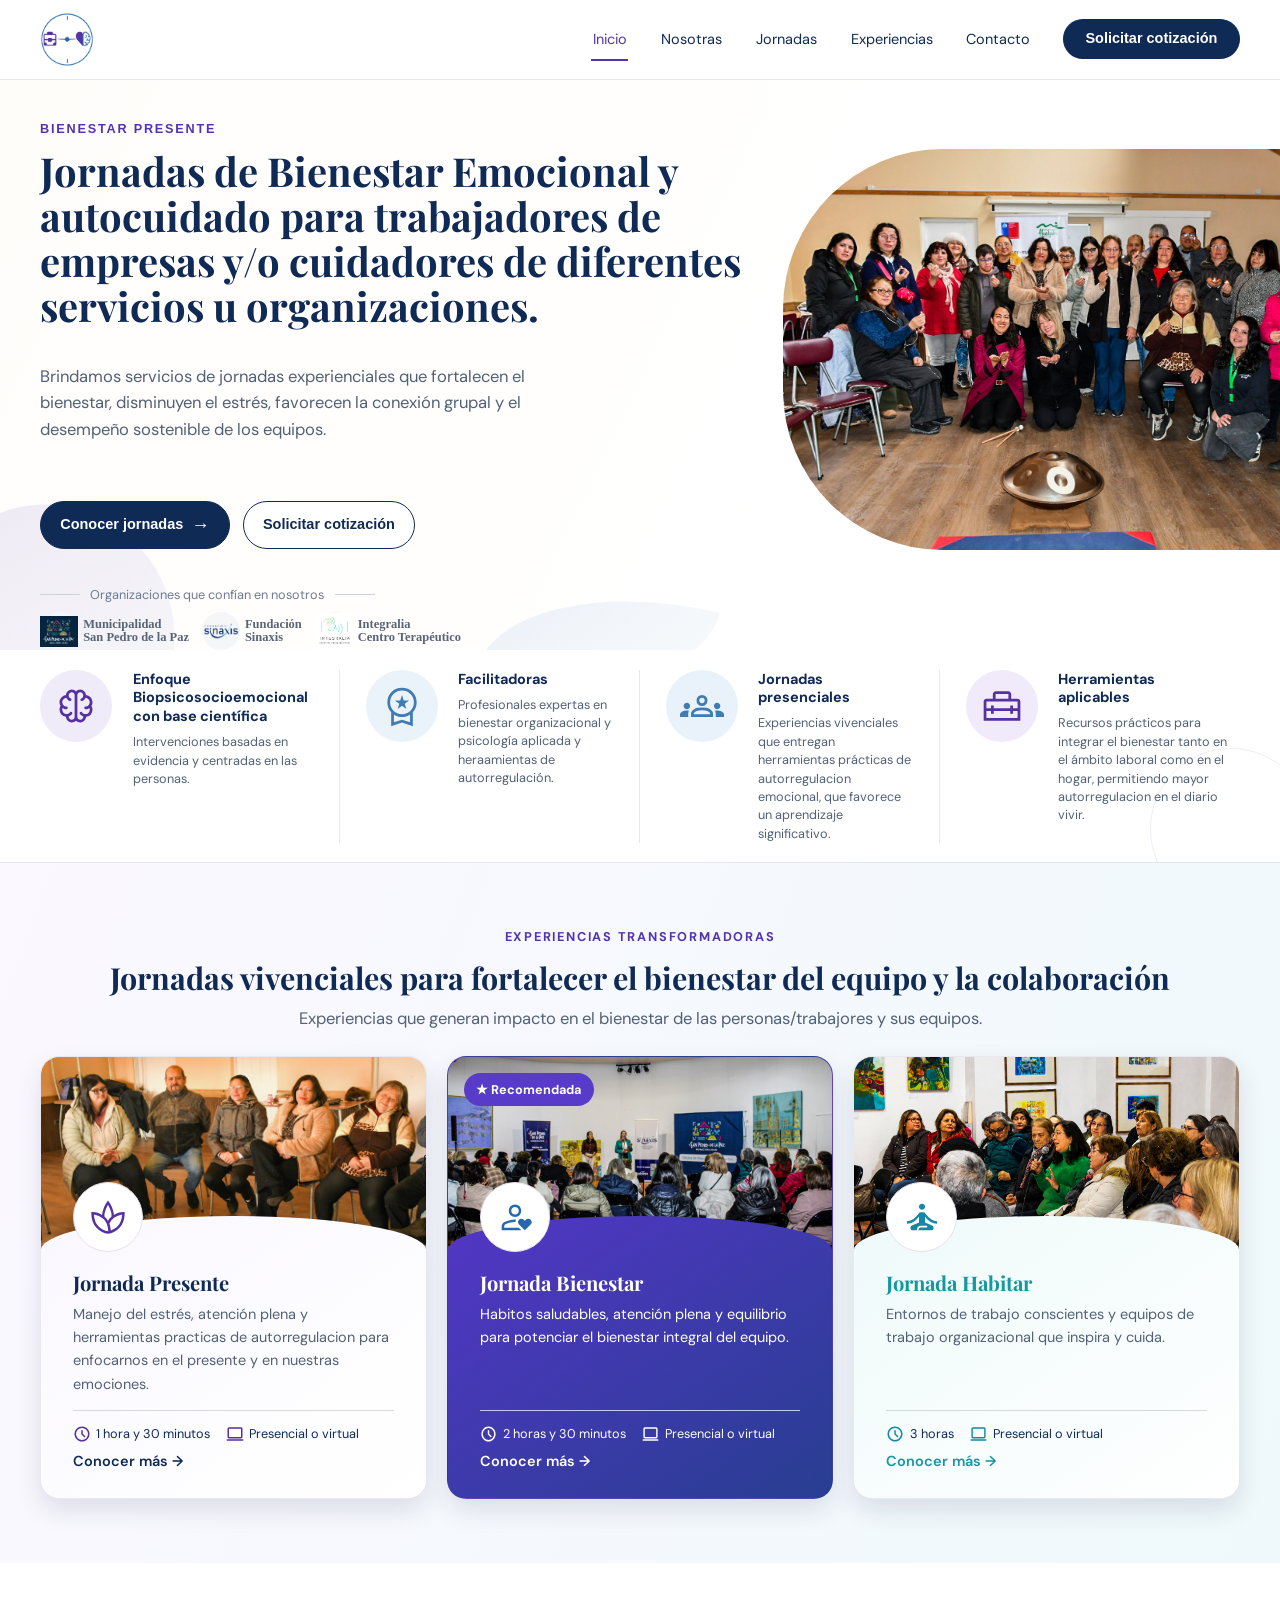
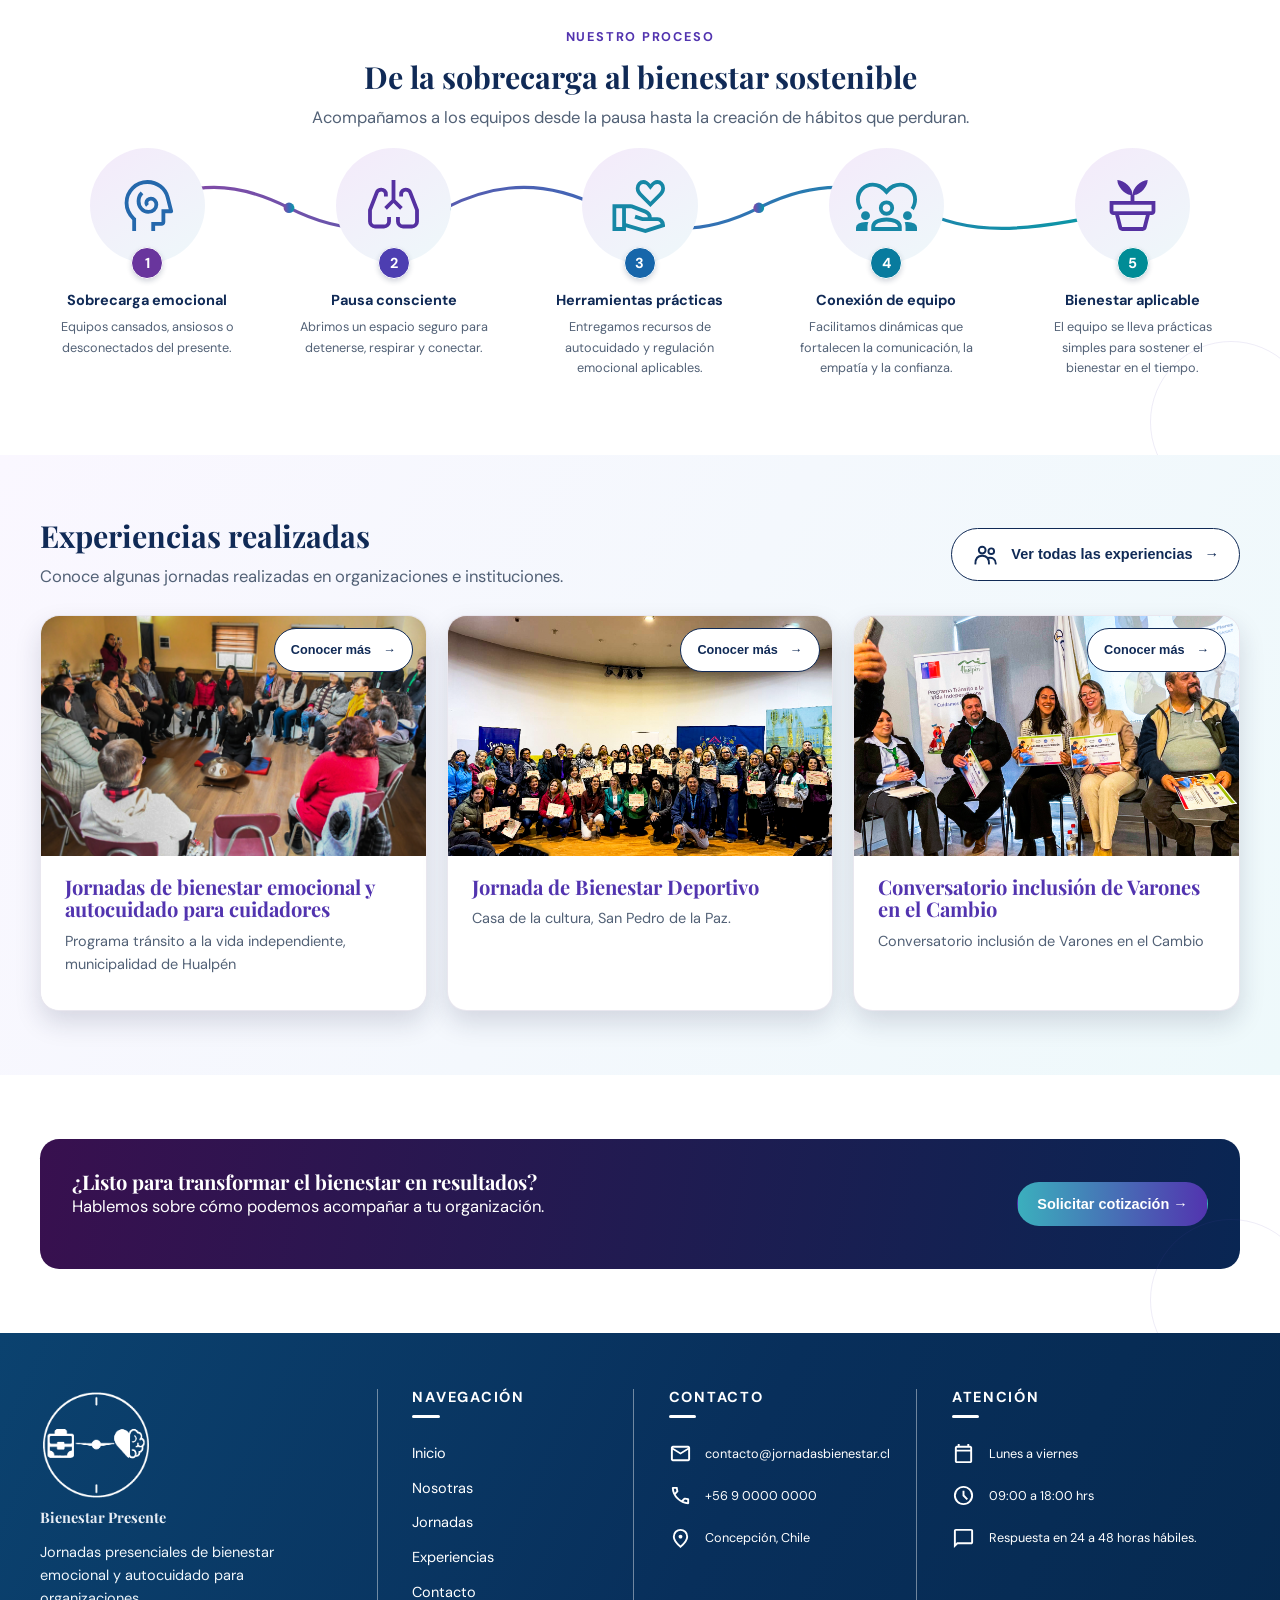
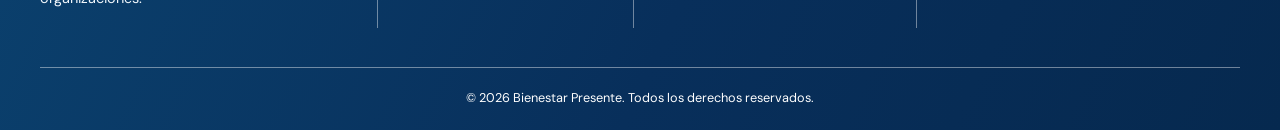
==== index.html @ de3413f1 "first commit" ====
<!doctype html>
<html lang="es">
  <head>
    <meta charset="utf-8" />
    <meta name="viewport" content="width=device-width,initial-scale=1" />
    <meta
      name="description"
      content="Bienestar emocional para equipos y organizaciones."
    />
    <title>Bienestar Presente</title>
    <link rel="stylesheet" href="assets/css/styles.css" />
  </head>
  <body data-page="inicio">
    <a class="skip" href="#contenido">Saltar al contenido</a>
    <header class="site-header">
      <div class="container nav-wrap">
        <a
          class="brand-logo"
          href="index.html"
          aria-label="Bienestar Presente, inicio"
        >
          <img src="imagenes/imagenes/Logo.png" alt="Bienestar Presente" />
        </a>
        <button
          class="nav-toggle"
          aria-expanded="false"
          aria-controls="main-nav"
          aria-label="Abrir menú"
        >
          ☰
        </button>
        <nav aria-label="Navegación principal">
          <ul class="nav-list" id="main-nav">
            <li>
              <a href="index.html" aria-current="page">Inicio</a>
            </li>
            <li>
              <a href="nosotras.html">Nosotras</a>
            </li>
            <li>
              <a href="jornadas.html">Jornadas</a>
            </li>
            <li>
              <a href="experiencias.html">Experiencias</a>
            </li>
            <li>
              <a href="contacto.html">Contacto</a>
            </li>
            <li>
              <a class="button" href="contacto.html">Solicitar cotización</a>
            </li>
          </ul>
        </nav>
      </div>
    </header>
    <main id="contenido">
      <section class="hero home-hero">
        <div class="hero-grid">
          <div class="hero-copy">
            <p class="hero-kicker">Bienestar Presente</p>
            <h1>
              Jornadas de Bienestar Emocional y autocuidado para trabajadores de
              empresas y/o cuidadores de diferentes servicios u organizaciones.
            </h1>
            <p>
              Brindamos servicios de jornadas experienciales que fortalecen el
              bienestar, disminuyen el estrés, favorecen la conexión grupal y el
              desempeño sostenible de los equipos.
            </p>
            <div class="hero-actions">
              <a class="button" href="jornadas.html">Conocer jornadas</a>
              <a class="button button--ghost" href="contacto.html"
                >Solicitar cotización</a
              >
            </div>

            <div class="trusted">
              <small>
                <span> </span>Organizaciones que confían en nosotros<span
                > </span>
              </small>
              <div>
                <span class="trusted-org">
                  <i class="org-logo">
                    <img
                      src="imagenes/imagenes/pagina inicio/logo-san-pedro.JPG"
                      class="logo-organizaciones"
                      alt="logo integralia"
                    />
                  </i>
                  <strong>Municipalidad<br />San Pedro de la Paz</strong>
                </span>
                <span class="trusted-org">
                  <i class="org-logo">
                    <img
                      src="imagenes/imagenes/pagina inicio/Logo-sinaxis.png"
                      class="logo-organizaciones"
                      alt="logo sinaxis"
                    />
                  </i>
                  <strong>Fundación <br />Sinaxis</strong>
                </span>
                <span class="trusted-org">
                  <i class="org-logo">
                    <img
                      src="imagenes/imagenes/pagina inicio/Logo-integralia.png"
                      class="logo-organizaciones"
                      alt="logo integralia"
                    />
                  </i>
                  <strong>Integralia<br />Centro Terapéutico</strong>
                </span>
              </div>
            </div>
          </div>
          <div class="hero-media">
            <img
              src="imagenes/imagenes/pagina inicio/INICIO Foto principal pagina .png"
              alt="Facilitadora guiando una jornada de bienestar"
            />
          </div>
        </div>
      </section>
      <section class="benefit-strip" aria-label="Características del servicio">
        <div class="container benefit-grid">
          <article>
            <span class="benefit-icon"
              ><img
                src="imagenes/iconos/pagina%20de%20inicio/neurology_48dp_5531A1_FILL0_wght400_GRAD0_opsz48.svg"
                alt=""
            /></span>
            <div>
              <strong
                >Enfoque Biopsicosocioemocional<br />con base científica</strong
              >
              <p>
                Intervenciones basadas en evidencia y centradas en las personas.
              </p>
            </div>
          </article>
          <article>
            <span class="benefit-icon"
              ><img
                src="imagenes/iconos/pagina%20de%20inicio/workspace_premium_48dp_407BB2_FILL0_wght400_GRAD0_opsz48.svg"
                alt=""
            /></span>
            <div>
              <strong>Facilitadoras</strong>
              <p>
                Profesionales expertas en bienestar organizacional y psicología
                aplicada y heraamientas de autorregulación.
              </p>
            </div>
          </article>
          <article>
            <span class="benefit-icon"
              ><img
                src="imagenes/iconos/pagina%20de%20inicio/groups_48dp_407BB2_FILL0_wght400_GRAD0_opsz48.svg"
                alt=""
            /></span>
            <div>
              <strong>Jornadas<br />presenciales</strong>
              <p>
                Experiencias vivenciales que entregan herramientas prácticas de
                autorregulacion emocional, que favorece un aprendizaje
                significativo.
              </p>
            </div>
          </article>
          <article>
            <span class="benefit-icon"
              ><img
                src="imagenes/iconos/pagina%20de%20inicio/home_repair_service_48dp_5531A1_FILL0_wght400_GRAD0_opsz48.svg"
                alt=""
            /></span>
            <div>
              <strong>Herramientas<br />aplicables</strong>
              <p>
                Recursos prácticos para integrar el bienestar tanto en el ámbito
                laboral como en el hogar, permitiendo mayor autorregulacion en
                el diario vivir.
              </p>
            </div>
          </article>
        </div>
      </section>
      <section class="section section--soft journey-programs">
        <div class="container center">
          <p class="eyebrow">Experiencias transformadoras</p>
          <h2>
            Jornadas vivenciales para fortalecer el bienestar del equipo y la
            colaboración
          </h2>
          <p class="lead">
            Experiencias que generan impacto en el bienestar de las
            personas/trabajores y sus equipos.
          </p>
          <div class="grid grid-3">
            <article class="card program-card journey-program-1">
              <img
                src="imagenes/imagenes/pagina jornadas/jornada presente.png"
                alt="Grupo participando de Jornada Presente"
              />
              <div class="content">
                <div class="card-icon journey-program-icon">
                  <img
                    src="imagenes/iconos/pagina de inicio/spa_48dp_5531A1_FILL0_wght400_GRAD0_opsz48.svg"
                    alt=""
                  />
                </div>
                <h3>Jornada Presente</h3>
                <p>
                  Manejo del estrés, atención plena y herramientas practicas de
                  autorregulacion para enfocarnos en el presente y en nuestras
                  emociones.
                </p>
                <div class="program-meta journey-program-meta">
                  <span
                    ><img
                      src="imagenes/iconos/pagina%20de%20inicio/schedule_24dp_5531A1_FILL0_wght400_GRAD0_opsz24.svg"
                      alt=""
                    />1 hora y 30 minutos</span
                  >
                  <span
                    ><img
                      src="imagenes/iconos/pagina%20de%20inicio/computer_24dp_5531A1_FILL0_wght400_GRAD0_opsz24.svg"
                      alt=""
                    />Presencial o virtual</span
                  >
                </div>
                <a href="jornadas.html">Conocer más →</a>
              </div>
            </article>
            <article class="card program-card featured journey-program-2">
              <span class="recommended">★ Recomendada</span>
              <img
                src="imagenes/imagenes/pagina jornadas/jornada bienestar.png"
                alt="Equipo en Jornada Bienestar"
              />
              <div class="content">
                <div class="card-icon journey-program-icon">
                  <img
                    src="imagenes/iconos/pagina%20de%20inicio/person_heart_48dp_2568AC_FILL0_wght400_GRAD0_opsz48.svg"
                    alt=""
                  />
                </div>
                <h3>Jornada Bienestar</h3>
                <p>
                  Habitos saludables, atención plena y equilibrio para potenciar
                  el bienestar integral del equipo.
                </p>
                <div class="program-meta journey-program-meta">
                  <span
                    ><img
                      src="imagenes/iconos/pagina%20de%20inicio/schedule_24dp_FFFFFF_FILL0_wght400_GRAD0_opsz24.svg"
                      alt=""
                    />2 horas y 30 minutos</span
                  >
                  <span
                    ><img
                      src="imagenes/iconos/pagina%20de%20inicio/computer_24dp_2568AC_FILL0_wght400_GRAD0_opsz24.svg"
                      alt=""
                    />Presencial o virtual</span
                  >
                </div>
                <a href="jornadas.html">Conocer más →</a>
              </div>
            </article>
            <article class="card program-card journey-program-3">
              <img
                src="imagenes/imagenes/pagina jornadas/jornada habitar.png"
                alt="Equipo dialogando en Jornada Habitar"
              />
              <div class="content">
                <div class="card-icon journey-program-icon">
                  <img
                    src="imagenes/iconos/pagina de inicio/self_improvement_48dp_1687A5_FILL0_wght400_GRAD0_opsz48.svg"
                    alt=""
                  />
                </div>
                <h3>Jornada Habitar</h3>
                <p>
                  Entornos de trabajo conscientes y equipos de trabajo
                  organizacional que inspira y cuida.
                </p>
                <div class="program-meta journey-program-meta">
                  <span
                    ><img
                      src="imagenes/iconos/pagina%20de%20inicio/schedule_24dp_1687A5_FILL0_wght400_GRAD0_opsz24.svg"
                      alt=""
                    />3 horas</span
                  >
                  <span
                    ><img
                      src="imagenes/iconos/pagina%20de%20inicio/computer_24dp_1687A5_FILL0_wght400_GRAD0_opsz24.svg"
                      alt=""
                    />Presencial o virtual</span
                  >
                </div>
                <a href="jornadas.html">Conocer más →</a>
              </div>
            </article>
          </div>
        </div>
      </section>
      <section class="section">
        <div class="container center">
          <p class="eyebrow">Nuestro proceso</p>
          <h2>De la sobrecarga al bienestar sostenible</h2>
          <p class="lead">
            Acompañamos a los equipos desde la pausa hasta la creación de
            hábitos que perduran.
          </p>
          <div class="steps">
            <svg
              class="process-connector"
              viewBox="0 0 1000 70"
              preserveAspectRatio="none"
              aria-hidden="true"
            >
              <defs>
                <linearGradient id="process-gradient" x1="0" x2="1">
                  <stop offset="0" stop-color="#8847a4"></stop>
                  <stop offset=".48" stop-color="#3c68b7"></stop>
                  <stop offset="1" stop-color="#079ba4"></stop>
                </linearGradient>
              </defs>
              <path
                d="M40 36 C85 10 125 10 175 36 S270 62 320 36 S415 10 465 36 S560 62 610 36 S705 10 755 36 S850 62 960 36"
                fill="none"
                stroke="url(#process-gradient)"
                stroke-width="3"
              ></path>
              <g fill="url(#process-gradient)">
                <circle cx="175" cy="36" r="5"></circle>
                <circle cx="320" cy="36" r="5"></circle>
                <circle cx="465" cy="36" r="5"></circle>
                <circle cx="610" cy="36" r="5"></circle>
                <circle cx="755" cy="36" r="5"></circle>
              </g>
            </svg>
            <div class="step">
              <b
                ><img
                  src="imagenes/iconos/pagina%20de%20inicio/cognition_48dp_2568AC_FILL0_wght400_GRAD0_opsz48.svg"
                  alt=""
                /><span>1</span></b
              >
              <h3>Sobrecarga emocional</h3>
              <p>Equipos cansados, ansiosos o desconectados del presente.</p>
            </div>
            <div class="step">
              <b
                ><img
                  src="imagenes/iconos/pagina%20de%20inicio/pulmonology_48dp_5531A1_FILL0_wght400_GRAD0_opsz48.svg"
                  alt=""
                /><span>2</span></b
              >
              <h3>Pausa consciente</h3>
              <p>
                Abrimos un espacio seguro para detenerse, respirar y conectar.
              </p>
            </div>
            <div class="step">
              <b
                ><img
                  src="imagenes/iconos/pagina%20de%20inicio/volunteer_activism_48dp_1687A5_FILL0_wght400_GRAD0_opsz48.svg"
                  alt=""
                /><span>3</span></b
              >
              <h3>Herramientas prácticas</h3>
              <p>
                Entregamos recursos de autocuidado y regulación emocional
                aplicables.
              </p>
            </div>
            <div class="step">
              <b
                ><img
                  src="imagenes/iconos/pagina%20de%20inicio/diversity_1_48dp_1687A5_FILL0_wght400_GRAD0_opsz48.svg"
                  alt=""
                /><span>4</span></b
              >
              <h3>Conexión de equipo</h3>
              <p>
                Facilitamos dinámicas que fortalecen la comunicación, la empatía
                y la confianza.
              </p>
            </div>
            <div class="step">
              <b
                ><img
                  src="imagenes/iconos/pagina de inicio/potted_plant_48dp_5531A1_FILL0_wght400_GRAD0_opsz48.svg"
                  alt=""
                /><span>5</span></b
              >
              <h3>Bienestar aplicable</h3>
              <p>
                El equipo se lleva prácticas simples para sostener el bienestar
                en el tiempo.
              </p>
            </div>
          </div>
        </div>
      </section>
      <section class="section section--soft">
        <div class="container">
          <div class="center experience-heading">
            <h2>Experiencias realizadas</h2>
            <p class="lead">
              Conoce algunas jornadas realizadas en organizaciones e
              instituciones.
            </p>
            <a
              class="button button--secondary all-experiences"
              href="experiencias.html"
            >
              <svg
                class="line-icon"
                viewBox="0 0 24 24"
                aria-hidden="true"
                fill="none"
                stroke="currentColor"
                stroke-width="1.7"
                stroke-linecap="round"
                stroke-linejoin="round"
              >
                <circle cx="9" cy="8" r="3"></circle>
                <circle cx="17" cy="9" r="2.5"></circle>
                <path d="M3 20c0-4 2-7 6-7s6 3 6 7m-1-5c4-1 7 1 7 5"></path>
              </svg>
              <span>Ver todas las experiencias</span> →</a
            >
          </div>
          <div class="grid grid-3">
            <article class="card program-card">
              <img
                src="imagenes/imagenes/pagina experiencias/experiencia 1/principal-hualpen.png"
                alt="Taller grupal de gestión del estrés"
              />
              <a
                class="button button--secondary experience-more"
                href="experiencias.html"
                >Conocer más <span>→</span>
              </a>
              <div class="content">
                <h3>
                  Jornadas de bienestar emocional y autocuidado para cuidadores
                </h3>
                <p>
                  Programa tránsito a la vida independiente, municipalidad de
                  Hualpén
                </p>
              </div>
            </article>
            <article class="card program-card">
              <img
                src="imagenes/imagenes/pagina experiencias/experiencia 2/principal-san-pedro.png"
                alt="Jornada de bienestar integral"
              />
              <a
                class="button button--secondary experience-more"
                href="experiencias.html"
                >Conocer más <span>→</span>
              </a>
              <div class="content">
                <h3>Jornada de Bienestar Deportivo</h3>
                <p>Casa de la cultura, San Pedro de la Paz.</p>
              </div>
            </article>
            <article class="card program-card">
              <img
                src="imagenes/imagenes/pagina experiencias/experiencia 3/principal-conversatorio.png"
                alt="Dinámica de propósito de equipo"
              />
              <a
                class="button button--secondary experience-more"
                href="experiencias.html"
                >Conocer más <span>→</span>
              </a>
              <div class="content">
                <h3>Conversatorio inclusión de Varones en el Cambio</h3>
                <p>Conversatorio inclusión de Varones en el Cambio</p>
              </div>
            </article>
          </div>
        </div>
      </section>
      <section class="section">
        <div class="container cta">
          <div>
            <h2>¿Listo para transformar el bienestar en resultados?</h2>
            <p>Hablemos sobre cómo podemos acompañar a tu organización.</p>
          </div>
          <a class="button button--aqua" href="contacto.html"
            >Solicitar cotización →</a
          >
        </div>
      </section>
    </main>
    <footer class="site-footer">
      <div class="container">
        <div class="footer-grid">
          <section class="footer-brand" aria-label="Bienestar Presente">
            <a class="footer-brand-link" href="index.html">
              <img
                class="footer-brand-icon"
                src="imagenes/imagenes/Logo_blanco.png"
                alt=""
                aria-hidden="true"
              />
              <span>Bienestar Presente</span>
            </a>
            <p>
              Jornadas presenciales de bienestar emocional y autocuidado para
              organizaciones.
            </p>
            <div class="footer-socials" aria-label="Redes y contacto">
              <span class="footer-social" aria-label="Instagram">◎</span>
              <span
                class="footer-social footer-social--linkedin"
                aria-label="LinkedIn"
                >in</span
              >
              <a
                class="footer-social"
                href="mailto:contacto@jornadasbienestar.cl"
                aria-label="Enviar correo"
              >
                <img
                  src="imagenes/iconos/footer/mail_24dp_FFFFFF_FILL0_wght400_GRAD0_opsz24.svg"
                  alt=""
                  aria-hidden="true"
                />
              </a>
            </div>
          </section>
          <section class="footer-column">
            <h2 class="footer-title">Navegación</h2>
            <div class="footer-links">
              <a href="index.html">Inicio</a>
              <a href="nosotras.html">Nosotras</a>
              <a href="jornadas.html">Jornadas</a>
              <a href="experiencias.html">Experiencias</a>
              <a href="contacto.html">Contacto</a>
            </div>
          </section>
          <section class="footer-column">
            <h2 class="footer-title">Contacto</h2>
            <div class="footer-info-list">
              <a
                class="footer-info"
                href="mailto:contacto@jornadasbienestar.cl"
              >
                <img
                  src="imagenes/iconos/footer/mail_24dp_FFFFFF_FILL0_wght400_GRAD0_opsz24.svg"
                  alt=""
                  aria-hidden="true"
                />
                <span>contacto@jornadasbienestar.cl</span>
              </a>
              <a class="footer-info" href="tel:+56900000000">
                <img
                  src="imagenes/iconos/footer/call_24dp_FFFFFF_FILL0_wght400_GRAD0_opsz24.svg"
                  alt=""
                  aria-hidden="true"
                />
                <span>+56 9 0000 0000</span>
              </a>
              <div class="footer-info">
                <img
                  src="imagenes/iconos/footer/location_on_24dp_FFFFFF_FILL0_wght400_GRAD0_opsz24.svg"
                  alt=""
                  aria-hidden="true"
                />
                <span>Concepción, Chile</span>
              </div>
            </div>
          </section>
          <section class="footer-column">
            <h2 class="footer-title">Atención</h2>
            <div class="footer-info-list">
              <div class="footer-info">
                <img
                  src="imagenes/iconos/footer/calendar_today_24dp_FFFFFF_FILL0_wght400_GRAD0_opsz24.svg"
                  alt=""
                  aria-hidden="true"
                />
                <span>Lunes a viernes</span>
              </div>
              <div class="footer-info">
                <img
                  src="imagenes/iconos/footer/schedule_24dp_FFFFFF_FILL0_wght400_GRAD0_opsz24.svg"
                  alt=""
                  aria-hidden="true"
                />
                <span>09:00 a 18:00 hrs</span>
              </div>
              <div class="footer-info">
                <img
                  src="imagenes/iconos/footer/chat_bubble_24dp_FFFFFF_FILL0_wght400_GRAD0_opsz24.svg"
                  alt=""
                  aria-hidden="true"
                />
                <span>Respuesta en 24 a 48 horas hábiles.</span>
              </div>
            </div>
          </section>
        </div>
        <div class="copyright">
          <p>© 2026 Bienestar Presente. Todos los derechos reservados.</p>
        </div>
      </div>
    </footer>
    <script src="assets/js/main.js?v=2"></script>
  </body>
</html>
---- assets/css/styles.css ----
@import url("https://fonts.googleapis.com/css2?family=DM+Sans:wght@400;500;600;700&family=Playfair+Display:wght@500;600&display=swap");

:root {
  --ink: #102a56;
  --muted: #526176;
  --purple: #5234af;
  --violet: #8864d5;
  --aqua: #3bafbd;
  --paper: #fff;
  --soft: #f7f5fb;
  --ice: #edf8fa;
  --line: #e7e5ee;
  --shadow: 0 0.75rem 2rem rgba(25, 38, 74, 0.09);
  --radius: 1.25rem;
  --max: 75rem;
  --fs-xs: clamp(0.75rem, 0.73rem + 0.08vw, 0.82rem);
  --fs-sm: clamp(0.85rem, 0.81rem + 0.12vw, 0.95rem);
  --fs-body: clamp(0.95rem, 0.9rem + 0.17vw, 1.08rem);
  --fs-h3: clamp(1.1rem, 1.02rem + 0.3vw, 1.4rem);
  --fs-h2: clamp(1.9rem, 1.4rem + 0.75vw, 1.9rem);
  --fs-h1: clamp(2.5rem, 1.7rem + 1.25vw, 2.5rem);
}
* {
  box-sizing: border-box;
}
html {
  font-size: 100%;
  scroll-behavior: smooth;
}
body {
  margin: 0;
  color: var(--ink);
  background: #fff;
  font-family: "DM Sans", Arial, sans-serif;
  font-size: var(--fs-body);
  line-height: 1.6;
}
img {
  display: block;
  width: 100%;
  height: auto;
}
a {
  color: inherit;
  text-decoration: none;
}
button,
input,
select,
textarea {
  font: inherit;
}
h1,
h2,
h3,
p {
  margin-top: 0;
}
h1,
h2,
h3 {
  font-family: "Playfair Display", Georgia, serif;
  line-height: 1.12;
}
h1 {
  font-size: var(--fs-h1);
  margin-bottom: 1.25rem;
}
h2 {
  font-size: var(--fs-h2);
  margin-bottom: 0.7rem;
}
h3 {
  font-size: var(--fs-h3);
  margin-bottom: 0.55rem;
}
p {
  font-size: var(--fs-body);
}
.skip {
  position: fixed;
  left: 1rem;
  top: -5rem;
  background: #fff;
  padding: 0.8rem;
  z-index: 100;
}
.skip:focus {
  top: 1rem;
}
.container {
  width: min(calc(100% - 2rem), var(--max));
  margin-inline: auto;
}
.section {
  padding: clamp(3.5rem, 7vw, 6.5rem) 0;
}
.section--soft {
  background: linear-gradient(120deg, #faf7ff, #eef9fb);
}
.center {
  text-align: center;
}
.eyebrow {
  font-size: var(--fs-xs);
  text-transform: uppercase;
  letter-spacing: 0.14em;
  font-weight: 700;
  color: var(--purple);
}
.hero-kicker {
  margin: 0 0 0.75rem;
  color: #5234af;
  font-family: Arial, sans-serif;
  font-size: var(--fs-xs);
  font-weight: 700;
  letter-spacing: 0.14em;
  line-height: 1.3;
  text-transform: uppercase;
}
.lead {
  max-width: 44rem;
  color: var(--muted);
}
.center .lead {
  margin-inline: auto;
}
/*
 * Sistema de botones
 * - .button / .button--primary: conversión principal.
 * - .button--ghost / .button--secondary: acción complementaria.
 * - .button--tertiary: enlaces de baja jerarquía, como "Conocer más".
 * - .button--aqua / .button--highlight: CTA destacado y de uso puntual.
 */
.button,
.button--primary,
.button--ghost,
.button--secondary,
.button--tertiary,
.button--aqua,
.button--highlight {
  display: inline-flex;
  align-items: center;
  justify-content: center;
  gap: 0.5rem;
  min-height: 2.75rem;
  padding: 0.75rem 1.2rem;
  border: 1px solid #102a56;
  border-radius: 999px;
  background: #102a56;
  color: #ffffff;
  font-family: Arial, sans-serif;
  font-size: var(--fs-sm);
  font-weight: 700;
  line-height: 1.2;
  text-align: center;
  text-decoration: none;
  cursor: pointer;
  transition:
    background-color 180ms ease,
    border-color 180ms ease,
    color 180ms ease,
    box-shadow 180ms ease,
    transform 180ms ease;
}
.button:hover,
.button--primary:hover {
  border-color: #234b78;
  background: #234b78;
  color: #ffffff;
  transform: translateY(-2px);
  box-shadow: 0 0.55rem 1.25rem rgba(16, 42, 86, 0.18);
}
.button:active,
.button--primary:active {
  transform: translateY(0);
  box-shadow: 0 0.2rem 0.55rem rgba(16, 42, 86, 0.16);
}
.button--ghost,
.button--secondary {
  border-color: #102a56;
  background: #ffffff;
  color: #102a56;
}
.button--ghost:hover,
.button--secondary:hover {
  border-color: #526176;
  background: #f5f6f8;
  color: #526176;
  transform: translateY(-1px);
  box-shadow: 0 0.3rem 0.75rem rgba(82, 97, 118, 0.12);
}
.button--ghost:active,
.button--secondary:active {
  border-color: #526176;
  background: #edf0f3;
  color: #526176;
  transform: translateY(0);
  box-shadow: none;
}
/* Recomendación HTML: usar esta variante en los enlaces "Conocer más"
   de .journey-programs y en "Ver todas las experiencias". */
.button--tertiary {
  min-height: 2.75rem;
  padding: 0.25rem 0;
  border-color: transparent;
  border-radius: 0;
  background: transparent;
  color: #1687a5;
  box-shadow: none;
}
.button--tertiary:hover {
  border-color: transparent;
  background: transparent;
  color: #526176;
  text-decoration: underline;
  text-decoration-thickness: 0.08em;
  text-underline-offset: 0.25em;
  transform: none;
  box-shadow: none;
}
.button--tertiary:active {
  color: #102a56;
  transform: none;
  box-shadow: none;
}
.button--aqua,
.button--highlight {
  border-color: transparent;
  background: linear-gradient(90deg, #3bafbd, #5234af);
  color: #ffffff;
}
.button--aqua:hover,
.button--highlight:hover {
  border-color: transparent;
  background: linear-gradient(90deg, #1687a5, #5234af);
  color: #ffffff;
  transform: translateY(-2px);
  box-shadow: 0 0.55rem 1.25rem rgba(82, 52, 175, 0.2);
}
.button--aqua:active,
.button--highlight:active {
  transform: translateY(0);
  box-shadow: 0 0.2rem 0.55rem rgba(82, 52, 175, 0.18);
}
.button:focus-visible,
.button--primary:focus-visible,
.button--secondary:focus-visible,
.button--tertiary:focus-visible,
.button--highlight:focus-visible,
a:focus-visible,
input:focus-visible,
select:focus-visible,
textarea:focus-visible {
  outline: 0.2rem solid #3bafbd;
  outline-offset: 0.2rem;
}
.button:disabled,
.button[aria-disabled="true"],
.button--primary:disabled,
.button--ghost:disabled,
.button--secondary:disabled,
.button--tertiary:disabled,
.button--aqua:disabled,
.button--highlight:disabled {
  opacity: 0.5;
  cursor: not-allowed;
  pointer-events: none;
  transform: none;
  box-shadow: none;
}
@media (prefers-reduced-motion: reduce) {
  .button,
  .button--primary,
  .button--secondary,
  .button--tertiary,
  .button--highlight {
    transition: none;
  }
}
.site-header {
  height: 5rem;
  display: flex;
  align-items: center;
  border-bottom: 1px solid var(--line);
  background: rgba(255, 255, 255, 0.96);
  position: sticky;
  top: 0;
  z-index: 20;
}
.nav-wrap {
  display: flex;
  align-items: center;
  justify-content: space-between;
  gap: 2rem;
}
.logo {
  font-family: "Playfair Display", serif;
  font-size: 1.15rem;
  line-height: 1;
  color: var(--ink);
  display: flex;
  align-items: center;
  gap: 0.6rem;
}
.logo-mark {
  font-size: 1.8rem;
  color: var(--aqua);
}
.nav-list {
  display: flex;
  align-items: center;
  gap: clamp(1rem, 2.4vw, 2.4rem);
  list-style: none;
  margin: 0;
  padding: 0;
}
.nav-list a {
  font-size: var(--fs-sm);
  padding: 0.7rem 0.1rem;
  border-bottom: 0.14rem solid transparent;
}
.nav-list a:hover,
.nav-list a[aria-current="page"] {
  color: var(--purple);
  border-color: var(--purple);
}
.nav-toggle {
  display: none;
  border: 0;
  background: transparent;
  font-size: 1.6rem;
  color: var(--ink);
}
.hero {
  padding: clamp(2rem, 5vw, 5rem) 0;
}
.hero-grid {
  display: grid;
  grid-template-columns: minmax(0, 1fr) minmax(22rem, 1.1fr);
  align-items: center;
  gap: clamp(2rem, 5vw, 5rem);
}
.hero-copy {
  padding-left: max(0rem, calc((100vw - var(--max)) / 2));
}
.hero-copy p {
  max-width: 36rem;
  color: var(--muted);
}
.hero-actions {
  display: flex;
  gap: 0.8rem;
  flex-wrap: wrap;
  margin-top: 1.6rem;
}
.hero-media {
  min-height: 29rem;
  border-radius: 12rem 0 0 12rem;
  overflow: hidden;
}
.hero-media img {
  height: 100%;
  min-height: 29rem;
  object-fit: cover;
}
.hero-badges {
  display: flex;
  gap: 1rem;
  margin-top: 1.7rem;
  flex-wrap: wrap;
}
.pill {
  padding: 0.48rem 0.8rem;
  border-radius: 999px;
  background: #f0eef9;
  color: var(--purple);
  font-size: var(--fs-xs);
  font-weight: 700;
}
.grid {
  display: grid;
  gap: 1.25rem;
}
.grid-3 {
  grid-template-columns: repeat(3, 1fr);
}
.grid-4 {
  grid-template-columns: repeat(4, 1fr);
}
.card {
  background: #fff;
  border: 1px solid var(--line);
  border-radius: var(--radius);
  padding: 1.4rem;
  box-shadow: 0 0.35rem 1.1rem rgba(24, 38, 75, 0.05);
}
.card-icon {
  width: 3.3rem;
  height: 3.3rem;
  border-radius: 50%;
  display: grid;
  place-items: center;
  background: #f0ebff;
  color: var(--purple);
  font-size: 1.55rem;
  margin-bottom: 1rem;
}
.card p {
  color: var(--muted);
  font-size: var(--fs-sm);
}
.program-card {
  padding: 0;
  overflow: hidden;
}
.program-card img {
  height: 13rem;
  object-fit: cover;
}
.program-card .content {
  padding: 1.35rem;
}
.program-card.featured {
  color: #fff;
  background: linear-gradient(150deg, #6945c8, #203f8a);
}
.program-card.featured p {
  color: #eee;
}
.steps {
  display: grid;
  grid-template-columns: repeat(5, 1fr);
  gap: 1rem;
  position: relative;
}
.step {
  text-align: center;
}
.step b {
  display: grid;
  place-items: center;
  width: 3.5rem;
  height: 3.5rem;
  margin: 0 auto 0.8rem;
  border-radius: 50%;
  background: #fff;
  border: 1px solid #d9d5ef;
  color: var(--purple);
  font-size: 1.5rem;
}
.step p {
  font-size: var(--fs-xs);
  color: var(--muted);
}
.experience-list {
  display: grid;
  gap: 1.4rem;
}
.experience {
  border: 1px solid var(--line);
  border-radius: var(--radius);
  background: #fff;
  overflow: hidden;
}
.experience-main {
  display: grid;
  grid-template-columns: 19rem 1fr;
  gap: 1.7rem;
  padding: 1rem;
}
.experience-main img {
  height: 14rem;
  object-fit: cover;
  border-radius: 0.9rem;
}
.meta {
  display: flex;
  gap: 0.8rem;
  flex-wrap: wrap;
  color: var(--muted);
  font-size: var(--fs-xs);
}
.tags {
  display: flex;
  flex-wrap: wrap;
  gap: 0.5rem;
  margin: 1rem 0;
}
.tag {
  font-size: var(--fs-xs);
  padding: 0.3rem 0.7rem;
  background: #f2effb;
  border-radius: 99px;
}
.experience-toggle {
  margin-left: auto;
}
.experience-detail {
  padding: 0 1.2rem 1.4rem;
}
.experience-detail[hidden] {
  display: none;
}
.detail-inner {
  border-top: 1px solid var(--line);
  padding-top: 1.4rem;
}
.gallery {
  display: grid;
  grid-template-columns: repeat(3, 1fr);
  gap: 0.7rem;
  margin: 1rem 0;
}
.gallery img {
  height: 8rem;
  object-fit: cover;
  border-radius: 0.7rem;
}
.journey-row {
  display: grid;
  grid-template-columns: 22rem 1fr;
  gap: 2rem;
  align-items: center;
  margin-top: 2rem;
}
.journey-row:nth-child(even) {
  grid-template-columns: 1fr 22rem;
}
.journey-row:nth-child(even) img {
  order: 2;
}
.journey-row img {
  height: 20rem;
  object-fit: cover;
  border-radius: var(--radius);
}
.checklist {
  columns: 2;
  padding-left: 1.2rem;
}
.comparison {
  overflow-x: auto;
}
.comparison table {
  width: 100%;
  min-width: 45rem;
  border-collapse: collapse;
  background: #fff;
  border-radius: var(--radius);
  overflow: hidden;
}
.comparison th,
.comparison td {
  padding: 1rem;
  border: 1px solid var(--line);
  text-align: left;
}
.comparison th {
  background: #f4f0fd;
  color: var(--purple);
}
.founders {
  display: grid;
  grid-template-columns: 1fr 1fr;
  gap: 2rem;
}
.founder {
  display: grid;
  grid-template-columns: 11rem 1fr;
  gap: 1.4rem;
}
.founder img {
  height: 17rem;
  object-fit: cover;
  border-radius: 1rem;
}
.values {
  display: flex;
  justify-content: center;
  gap: 1rem;
  flex-wrap: wrap;
}
.value {
  padding: 0.7rem 1rem;
  border-radius: 99px;
  background: #fff;
  border: 1px solid var(--line);
  font-size: var(--fs-sm);
}
.contact-layout {
  display: grid;
  grid-template-columns: 1.6fr 0.8fr;
  gap: 2rem;
}
.contact-form {
  display: grid;
  grid-template-columns: 1fr 1fr;
  gap: 1rem;
}
.field {
  display: grid;
  gap: 0.35rem;
}
.field.full {
  grid-column: 1/-1;
}
.field label {
  font-size: var(--fs-sm);
  font-weight: 700;
}
.field input,
.field select,
.field textarea {
  width: 100%;
  padding: 0.8rem;
  border: 1px solid #cfd5e1;
  border-radius: 0.6rem;
  background: #fff;
}
.field textarea {
  min-height: 8rem;
  resize: vertical;
}
.form-status {
  grid-column: 1/-1;
  min-height: 1.5rem;
}
.contact-side {
  display: grid;
  gap: 1rem;
}
.contact-item {
  padding: 1.4rem;
  border: 1px solid var(--line);
  border-radius: 1rem;
  background: #fff;
}
.contact-item b {
  display: block;
  margin-bottom: 0.3rem;
}
.zones {
  display: grid;
  grid-template-columns: repeat(3, 1fr);
  gap: 1rem;
}
.cta {
  background: linear-gradient(100deg, #38104f, #092653);
  color: #fff;
  border-radius: 1.2rem;
  padding: 2rem;
  display: flex;
  align-items: center;
  justify-content: space-between;
  gap: 2rem;
}
.cta h2 {
  font-size: var(--fs-h3);
  margin: 0;
}
.site-footer {
  background: #234b78;
  color: #fff;
  padding: 3rem 0 1.5rem;
}
.footer-grid {
  display: grid;
  grid-template-columns: 1.2fr repeat(3, 1fr);
  gap: 2rem;
}
.site-footer h3 {
  font-size: 1.1rem;
}
.site-footer a,
.site-footer p {
  font-size: var(--fs-sm);
  color: #e7edf5;
}
.footer-links {
  display: grid;
  gap: 0.35rem;
}
.copyright {
  text-align: center;
  border-top: 1px solid rgba(255, 255, 255, 0.2);
  margin-top: 2rem;
  padding-top: 1rem;
  font-size: var(--fs-xs);
}
@media (max-width: 64rem) {
  .grid-4 {
    grid-template-columns: repeat(2, 1fr);
  }
  .hero-grid {
    grid-template-columns: 1fr 1fr;
  }
  .hero-media {
    border-radius: 5rem 0 0 5rem;
  }
  .founders {
    grid-template-columns: 1fr;
  }
  .footer-grid {
    grid-template-columns: 1fr 1fr;
  }
  .steps {
    grid-template-columns: repeat(3, 1fr);
  }
}
@media (max-width: 48rem) {
  .site-header {
    height: 4.5rem;
  }
  .nav-toggle {
    display: block;
  }
  .nav-list {
    display: none;
    position: absolute;
    top: 4.5rem;
    left: 0;
    right: 0;
    background: #fff;
    padding: 1rem;
    box-shadow: var(--shadow);
    align-items: stretch;
    flex-direction: column;
  }
  .nav-list.open {
    display: flex;
  }
  .nav-list .button {
    width: 100%;
  }
  .hero-grid {
    grid-template-columns: 1fr;
  }
  .hero-copy {
    padding: 0 1rem;
  }
  .hero-media {
    margin-left: 1rem;
    min-height: 20rem;
    border-radius: 4rem 0 0 4rem;
  }
  .hero-media img {
    min-height: 20rem;
  }
  .grid-3 {
    grid-template-columns: 1fr 1fr;
  }
  .experience-main,
  .journey-row,
  .journey-row:nth-child(even),
  .contact-layout {
    grid-template-columns: 1fr;
  }
  .journey-row:nth-child(even) img {
    order: 0;
  }
  .journey-row img {
    height: 17rem;
  }
  .contact-form {
    grid-template-columns: 1fr;
  }
  .field.full {
    grid-column: auto;
  }
  .zones {
    grid-template-columns: 1fr;
  }
  .footer-grid {
    grid-template-columns: 1fr 1fr;
  }
  .cta {
    align-items: flex-start;
    flex-direction: column;
  }
  .steps {
    grid-template-columns: repeat(2, 1fr);
  }
}
@media (max-width: 35rem) {
  .container {
    width: min(calc(100% - 1.25rem), var(--max));
  }
  .section {
    padding: 3.5rem 0;
  }
  .grid-3,
  .grid-4 {
    grid-template-columns: 1fr;
  }
  .hero-actions .button {
    width: 100%;
  }
  .experience-main {
    padding: 0.7rem;
  }
  .experience-main img {
    height: 12rem;
  }
  .gallery {
    grid-template-columns: 1fr;
  }
  .gallery img {
    height: 10rem;
  }
  .founder {
    grid-template-columns: 1fr;
  }
  .founder img {
    height: 20rem;
  }
  .checklist {
    columns: 1;
  }
  .footer-grid {
    grid-template-columns: 1fr;
  }
  .steps {
    grid-template-columns: 1fr 1fr;
  }
  .cta {
    padding: 1.4rem;
  }
}
@media (prefers-reduced-motion: reduce) {
  html {
    scroll-behavior: auto;
  }
  *,
  *::before,
  *::after {
    transition: none !important;
    animation: none !important;
  }
}

/* Fidelity pass: compact vertical rhythm and proportions from the PDF layouts. */
.section {
  padding: clamp(3rem, 5vw, 4.75rem) 0;
}
.hero {
  padding: clamp(1.6rem, 3.2vw, 3.25rem) 0;
}
.hero-media {
  height: clamp(20rem, 34vw, 25rem);
  min-height: 0;
  border-radius: 10rem 0 0 10rem;
}
.hero-media img {
  height: 100%;
  min-height: 0;
  object-fit: cover;
}
.program-card img {
  height: 11rem;
}
.site-footer {
  padding: 2.4rem 0 1.25rem;
}
@media (max-width: 48rem) {
  .hero-media {
    height: 19rem;
    min-height: 0;
  }
  .hero-media img {
    min-height: 0;
  }
}
.benefit-strip {
  padding: 1.35rem 0;
  background: #fafafa;
  border-block: 1px solid var(--line);
}
.benefit-strip article {
  display: flex;
  align-items: flex-start;
  gap: 0.8rem;
}
.benefit-strip article > span {
  flex: 0 0 2.7rem;
  height: 2.7rem;
  display: grid;
  place-items: center;
  border-radius: 50%;
  background: #efeafa;
  color: var(--purple);
  font-size: 1.25rem;
}
.benefit-strip strong {
  display: block;
  font-size: var(--fs-sm);
  line-height: 1.25;
}
.benefit-strip p {
  margin: 0.25rem 0 0;
  color: var(--muted);
  font-size: var(--fs-xs);
  line-height: 1.35;
}
main > section {
  position: relative;
  overflow: hidden;
}
main > section:nth-of-type(even)::after {
  content: "";
  position: absolute;
  right: -2rem;
  bottom: -3rem;
  width: 10rem;
  height: 10rem;
  border: 1px solid rgba(93, 75, 180, 0.1);
  border-radius: 50%;
  pointer-events: none;
}
@media (max-width: 48rem) {
  .benefit-strip .grid-4 {
    grid-template-columns: 1fr 1fr;
  }
}
@media (max-width: 35rem) {
  .benefit-strip .grid-4 {
    grid-template-columns: 1fr;
  }
}
.trait-strip {
  padding: 1rem 0;
  border-bottom: 1px solid var(--line);
  background: #fff;
}
.trait-strip .container {
  display: flex;
  justify-content: flex-end;
  gap: clamp(1rem, 5vw, 4rem);
  flex-wrap: wrap;
}
.trait-strip span {
  display: flex;
  align-items: center;
  gap: 0.55rem;
  color: var(--ink);
  font-size: var(--fs-sm);
  font-weight: 700;
}
.trait-strip b {
  width: 2.5rem;
  height: 2.5rem;
  display: grid;
  place-items: center;
  border-radius: 50%;
  background: #f0edfb;
  color: var(--purple);
}
body[data-page="experiencias"] .experience-list {
  gap: 2rem;
}
body[data-page="experiencias"] .experience-main {
  grid-template-columns: 18rem 1fr;
  padding: 1.2rem;
}
body[data-page="contacto"] .section--soft,
body[data-page="nosotras"] .section--soft {
  background: linear-gradient(120deg, #fbf8ff, #f0f8fb);
}
@media (max-width: 48rem) {
  .trait-strip .container {
    justify-content: center;
  }
  .trait-strip span {
    flex: 1 1 8rem;
  }
  body[data-page="experiencias"] .experience-main {
    grid-template-columns: 1fr;
  }
}
.prep-grid {
  display: grid;
  grid-template-columns: repeat(5, 1fr);
  gap: 1rem;
  margin-top: 2rem;
}
.prep-grid span {
  display: grid;
  justify-items: center;
  gap: 0.55rem;
  font-size: var(--fs-xs);
  font-weight: 700;
}
.prep-grid b {
  display: grid;
  place-items: center;
  width: 3rem;
  height: 3rem;
  border-radius: 50%;
  background: #f0ebfb;
  color: var(--purple);
  font-size: 1.3rem;
}
@media (max-width: 48rem) {
  .prep-grid {
    grid-template-columns: repeat(2, 1fr);
  }
}
.brand-logo {
  display: block;
  width: 9rem;
  line-height: 0;
}
.brand-logo img {
  width: 100%;
  height: 3.4rem;
  object-fit: contain;
  object-position: left center;
}
body[data-page="nosotras"] .cta {
  position: relative;
  background:
    linear-gradient(
      90deg,
      rgba(250, 247, 252, 0.98) 0 48%,
      rgba(250, 247, 252, 0.18) 72%
    ),
    url("../images/about-cta.jpg") right center/58% 100% no-repeat;
  color: var(--ink);
  border: 1px solid #eee8f2;
  overflow: hidden;
}
body[data-page="nosotras"] .cta > div {
  max-width: 46%;
}
@media (max-width: 48rem) {
  .brand-logo {
    width: 8rem;
  }
  body[data-page="nosotras"] .cta {
    background:
      linear-gradient(rgba(20, 38, 72, 0.88), rgba(20, 38, 72, 0.88)),
      url("../images/about-cta.jpg") center/cover;
    color: #fff;
  }
  body[data-page="nosotras"] .cta > div {
    max-width: none;
  }
}
.trusted {
  margin-top: 1.25rem;
  padding-top: 1rem;
  border-top: 1px solid var(--line);
}
.trusted small {
  display: block;
  color: var(--muted);
  font-size: var(--fs-xs);
  margin-bottom: 0.45rem;
}
.trusted div {
  display: flex;
  gap: 1.25rem;
  flex-wrap: wrap;
  align-items: center;
}
.trusted span {
  color: #5a6574;
  font-family: Georgia, serif;
  font-size: var(--fs-sm);
  font-weight: 700;
}
body[data-page="jornadas"] .section .grid-4:has(.card:nth-child(5)) {
  grid-template-columns: repeat(5, 1fr);
}
.experience-quote {
  margin: 0.8rem 0 1rem;
  padding: 0.7rem 1rem;
  border-left: 0.18rem solid var(--violet);
  background: #faf8fe;
  color: var(--muted);
  font-size: var(--fs-xs);
  font-style: italic;
}
.experience-quote cite {
  display: block;
  margin-top: 0.25rem;
  color: var(--ink);
  font-style: normal;
  font-weight: 700;
}
@media (max-width: 64rem) {
  body[data-page="jornadas"] .section .grid-4:has(.card:nth-child(5)) {
    grid-template-columns: repeat(3, 1fr);
  }
}
@media (max-width: 48rem) {
  body[data-page="jornadas"] .section .grid-4:has(.card:nth-child(5)) {
    grid-template-columns: repeat(2, 1fr);
  }
}
@media (max-width: 35rem) {
  body[data-page="jornadas"] .section .grid-4:has(.card:nth-child(5)) {
    grid-template-columns: 1fr;
  }
}

/* Home page - visual matching to the supplied references. */
.line-icon {
  width: 1.6rem;
  height: 1.6rem;
  display: block;
}
.home-hero {
  background: linear-gradient(115deg, #fffdfa 0%, #fff 64%);
  padding-bottom: 0;
}
.home-hero::before {
  content: "";
  position: absolute;
  left: -5rem;
  bottom: -7rem;
  width: 16rem;
  height: 16rem;
  border-radius: 48% 52% 0 0;
  background: linear-gradient(
    135deg,
    rgba(114, 80, 199, 0.12),
    rgba(75, 175, 190, 0.04)
  );
  transform: rotate(20deg);
}
.home-hero::after {
  content: "";
  position: absolute;
  left: 38%;
  bottom: -3rem;
  width: 14rem;
  height: 7rem;
  border-radius: 100% 0;
  background: linear-gradient(
    135deg,
    rgba(97, 139, 205, 0.13),
    rgba(90, 180, 186, 0.03)
  );
  transform: rotate(13deg);
}
.home-hero .hero-grid {
  position: relative;
  z-index: 1;
  grid-template-columns: minmax(25rem, 0.82fr) minmax(34rem, 1.25fr);
  gap: 1.5rem;
}
.home-hero .hero-copy {
  padding-bottom: 1.25rem;
}
.home-hero .hero-media {
  height: 27rem;
  border-radius: 10rem 0 0 10rem;
}
.home-hero .hero-actions .button:first-child::after {
  content: "→";
  font-size: 1.15rem;
}
.home-hero .trusted {
  border: 0;
  margin-top: 1.3rem;
  padding: 0;
}
.home-hero .trusted small {
  display: flex;
  align-items: center;
  gap: 0.65rem;
  color: #6e7b90;
  white-space: nowrap;
}
.home-hero .trusted small span {
  width: 2.5rem;
  height: 1px;
  background: #ccd2dc;
}
.home-hero .trusted div {
  gap: clamp(1.2rem, 2.8vw, 2.7rem);
  align-items: center;
}
.home-hero .trusted strong {
  font-family: Georgia, serif;
  color: #596476;
  font-size: var(--fs-sm);
  line-height: 1.05;
}
.trusted-org {
  display: flex;
  align-items: center;
  gap: 0.5rem;
}
.org-logo {
  display: grid;
  place-items: center;
  width: 2.4rem;
  height: 2.4rem;
  border-radius: 50%;
  background: #f5f6f8;
  color: #637084;
  font-style: normal;
  flex: 0 0 auto;
}
.org-logo .line-icon {
  width: 1.45rem;
  height: 1.45rem;
}
.home-hero .trusted > div {
  gap: 0.8rem;
  flex-wrap: nowrap;
}
.home-hero .trusted .trusted-org {
  gap: 0.3rem;
  min-width: 0;
}
.home-hero .trusted .trusted-org strong {
  font-size: 0.78rem;
  white-space: nowrap;
}
.benefit-strip {
  padding: 1.2rem 0;
  background: #fff;
  border-top: 0;
}
.benefit-grid {
  display: grid;
  grid-template-columns: repeat(4, 1fr);
}
.benefit-grid article {
  padding: 0 1.6rem;
  border-right: 1px solid #e6e7eb;
  display: grid;
  grid-template-columns: 4.8rem 1fr;
  gap: 1rem;
  align-items: start;
}
.benefit-grid article:first-child {
  padding-left: 0;
}
.benefit-grid article:last-child {
  padding-right: 0;
  border: 0;
}
.benefit-grid article > span {
  width: 4.5rem;
  height: 4.5rem;
  display: grid;
  place-items: center;
  border-radius: 50%;
  background: #f0ebf8;
  color: #6d45aa;
}
.benefit-grid article:nth-child(2) > span {
  background: #eaf2fa;
  color: #407bb2;
}
.benefit-grid article:nth-child(3) > span {
  background: #e9f2fa;
  color: #367cae;
}
.benefit-grid article:nth-child(4) > span {
  background: #f1eafa;
  color: #8353a6;
}
.benefit-grid .line-icon {
  width: 2.75rem;
  height: 2.75rem;
}
.benefit-grid strong {
  font-size: var(--fs-sm);
  line-height: 1.3;
}
.benefit-grid p {
  font-size: var(--fs-xs);
  line-height: 1.45;
  margin: 0.45rem 0 0;
  color: var(--muted);
}
body[data-page="inicio"] .program-card {
  position: relative;
  min-height: 27rem;
  border-radius: 1.2rem;
  box-shadow: 0 0.75rem 1.6rem rgba(29, 34, 70, 0.15);
  border: 1px solid rgba(72, 59, 124, 0.12);
}
body[data-page="inicio"] .program-card > img {
  height: 12.2rem;
}
body[data-page="inicio"] .program-card .content {
  position: relative;
  margin-top: -2.2rem;
  padding: 3.7rem 2rem 1.45rem;
  min-height: 17rem;
  border-radius: 52% 52% 0 0/12% 12% 0 0;
  background: linear-gradient(145deg, #faf7ff, #fff);
}
body[data-page="inicio"] .program-card .content {
  text-align: left;
}
body[data-page="inicio"] .program-card .card-icon {
  position: absolute;
  top: -2.25rem;
  left: 1.8rem;
  width: 4.4rem;
  height: 4.4rem;
  background: #fff;
  border: 0.08rem solid #e4dff0;
  box-shadow: 0 0.4rem 1rem rgba(45, 35, 86, 0.12);
}
body[data-page="inicio"] .program-card .card-icon .line-icon {
  width: 2.5rem;
  height: 2.5rem;
}
body[data-page="inicio"] .program-wellbeing .content {
  background: linear-gradient(145deg, #4933bd, #283d8f);
  color: #fff;
}
body[data-page="inicio"] .program-wellbeing .content p {
  color: #fff;
}
body[data-page="inicio"] .program-habitar .content {
  background: linear-gradient(145deg, #f3fbfb, #fff);
}
body[data-page="inicio"] .program-habitar h3,
body[data-page="inicio"] .program-habitar a {
  color: #189eaa;
}
.program-meta {
  display: flex;
  align-items: center;
  gap: 1rem;
  border-top: 1px solid rgba(72, 84, 110, 0.18);
  margin-top: 1rem;
  padding-top: 0.9rem;
  font-size: var(--fs-xs);
}
.program-meta span {
  display: flex;
  align-items: center;
  gap: 0.4rem;
}
.program-meta .line-icon {
  width: 1.1rem;
  height: 1.1rem;
}
.program-wellbeing .program-meta {
  border-color: rgba(255, 255, 255, 0.25);
}
.recommended {
  position: absolute;
  z-index: 3;
  top: 1rem;
  left: 1rem;
  padding: 0.4rem 0.8rem;
  border-radius: 999px;
  background: #583bc8;
  color: #fff;
  font-size: var(--fs-xs);
  font-weight: 700;
}
body[data-page="inicio"] .steps {
  position: relative;
  align-items: start;
  gap: 2rem;
}
body[data-page="inicio"] .steps::before {
  display: none;
}
.process-connector {
  position: absolute;
  z-index: 0;
  left: 5%;
  right: 5%;
  top: 1.35rem;
  width: 90%;
  height: 4.6rem;
  overflow: visible;
}
body[data-page="inicio"] .step {
  position: relative;
  z-index: 1;
}
body[data-page="inicio"] .step b {
  position: relative;
  width: 7.2rem;
  height: 7.2rem;
  background: linear-gradient(145deg, #f4eafa, #eef8fa);
  border: 0;
  color: #5531a1;
  font-weight: 400;
}
body[data-page="inicio"] .step:nth-child(2) b {
  color: #3948b0;
}
body[data-page="inicio"] .step:nth-child(3) b {
  color: #2568ac;
}
body[data-page="inicio"] .step:nth-child(4) b {
  color: #1687a5;
}
body[data-page="inicio"] .step:nth-child(5) b {
  color: #12999b;
}
body[data-page="inicio"] .step b .line-icon {
  width: 3.8rem;
  height: 3.8rem;
}
body[data-page="inicio"] .step b span {
  position: absolute;
  bottom: -1.25rem;
  left: 50%;
  transform: translateX(-50%);
  width: 2.1rem;
  height: 2.1rem;
  display: grid;
  place-items: center;
  border-radius: 50%;
  background: currentColor;
  color: #fff;
  font-family: "DM Sans", sans-serif;
  font-size: var(--fs-sm);
  font-weight: 700;
  border: 0.2rem solid #fff;
}
body[data-page="inicio"] .step h3 {
  font-family: "DM Sans", sans-serif;
  font-size: var(--fs-sm);
  margin-top: 1.8rem;
  font-weight: 700;
}
body[data-page="inicio"] .step p {
  max-width: 12rem;
  margin-inline: auto;
  font-size: var(--fs-xs);
}
.experience-heading {
  display: grid;
  grid-template-columns: 1fr auto;
  grid-template-rows: auto auto;
  align-items: center;
  text-align: left;
  margin-bottom: 1.5rem;
}
.experience-heading h2 {
  grid-column: 1;
  justify-self: start;
}
.experience-heading p {
  grid-column: 1;
  margin: 0;
  justify-self: start;
  text-align: left;
}
.experience-heading .all-experiences {
  grid-column: 2;
  grid-row: 1/3;
}
.experience-heading .lead {
  margin: 0;
  justify-self: start;
  text-align: left;
}
.all-experiences {
  display: flex;
  align-items: center;
  gap: 0.75rem;
  border: 0.1rem solid #169fa6;
  border-radius: 999px;
  padding: 0.75rem 1.25rem;
  color: #078e96;
  font-size: var(--fs-sm);
  font-weight: 700;
}
.all-experiences .line-icon {
  width: 1.7rem;
  height: 1.7rem;
}
body[data-page="inicio"] .experience-heading + .grid .program-card {
  min-height: 22rem;
  background: #fff;
}
body[data-page="inicio"] .experience-heading + .grid .program-card > img {
  height: 15rem;
}
body[data-page="inicio"] .experience-heading + .grid .program-card .content {
  margin: 0;
  padding: 1.25rem 1.5rem;
  min-height: 7rem;
  border-radius: 0;
  background: #fff;
  color: var(--purple);
}
.experience-more {
  position: absolute;
  right: 0.8rem;
  top: 0.8rem;
  z-index: 3;
  display: flex;
  align-items: center;
  gap: 0.75rem;
  background: #fff;
  color: #4d26ba;
  padding: 0.6rem 1rem;
  border-radius: 999px;
  box-shadow: 0 0.3rem 0.8rem rgba(22, 27, 52, 0.14);
  font-size: var(--fs-xs);
  font-weight: 700;
}
@media (max-width: 64rem) {
  .home-hero .hero-grid {
    grid-template-columns: 1fr 1fr;
  }
  .benefit-grid {
    grid-template-columns: 1fr 1fr;
    row-gap: 1.5rem;
  }
  .benefit-grid article:nth-child(2) {
    border: 0;
  }
  .benefit-grid article:nth-child(3) {
    padding-left: 0;
  }
  .home-hero .hero-media {
    height: 24rem;
  }
  body[data-page="inicio"] .steps {
    gap: 0.6rem;
  }
}
@media (max-width: 48rem) {
  .home-hero .hero-grid {
    grid-template-columns: 1fr;
  }
  .home-hero .hero-media {
    height: 20rem;
  }
  .benefit-grid article {
    padding: 0 1rem;
    grid-template-columns: 3.8rem 1fr;
  }
  .benefit-grid article > span {
    width: 3.6rem;
    height: 3.6rem;
  }
  .benefit-grid .line-icon {
    width: 2.1rem;
    height: 2.1rem;
  }
  body[data-page="inicio"] .steps::before {
    display: none;
  }
  body[data-page="inicio"] .step b {
    width: 5.8rem;
    height: 5.8rem;
  }
  body[data-page="inicio"] .step b .line-icon {
    width: 3rem;
    height: 3rem;
  }
  .experience-heading {
    display: block;
    text-align: center;
  }
  .all-experiences {
    margin: 1rem auto 0;
    width: max-content;
  }
}
@media (max-width: 35rem) {
  .benefit-grid {
    grid-template-columns: 1fr;
  }
  .benefit-grid article {
    padding: 0.9rem 0;
    border-right: 0;
    border-bottom: 1px solid #e6e7eb;
  }
  .benefit-grid article:last-child {
    border: 0;
  }
  .home-hero .trusted small span {
    display: none;
  }
  .home-hero .trusted div {
    gap: 1rem;
  }
  .experience-heading .all-experiences {
    width: 100%;
    justify-content: center;
  }
}
.nav-list > .button,
.nav-list li:last-child .button {
  min-width: 11rem;
  min-height: 2.5rem;
  padding: 0.5rem 1.35rem;
  white-space: nowrap;
}
@media (max-width: 48rem) {
  .process-connector {
    display: none;
  }
  .nav-list > .button,
  .nav-list li:last-child .button {
    min-width: 0;
    min-height: 2.75rem;
  }
}
@media (max-width: 35rem) {
  .home-hero .trusted > div {
    flex-wrap: wrap;
  }
  .home-hero .trusted .trusted-org strong {
    font-size: var(--fs-xs);
  }
}

/* About page - visual matching to the supplied references. */
body[data-page="nosotras"] .founders {
  gap: 1.4rem;
}
body[data-page="nosotras"] .founder {
  position: relative;
  grid-template-columns: minmax(11rem, 13.5rem) 1fr;
  gap: 1.8rem;
  align-items: center;
  padding: 1rem;
  border-radius: 1.5rem;
  min-height: 23rem;
  box-shadow: 0 0.8rem 2rem rgba(27, 40, 77, 0.08);
  overflow: hidden;
}
body[data-page="nosotras"] .founder > img {
  width: 100%;
  height: 21rem;
  object-fit: cover;
  border-radius: 1.2rem;
}
body[data-page="nosotras"] .founder > div {
  padding-right: 2.7rem;
}
body[data-page="nosotras"] .founder h3 {
  font-size: clamp(1.45rem, 1.2rem + 0.6vw, 2rem);
  margin-bottom: 0.75rem;
}
body[data-page="nosotras"] .founder .eyebrow {
  font-family: "DM Sans", sans-serif;
  text-transform: none;
  letter-spacing: 0;
  color: #6642cb;
  font-size: var(--fs-sm);
  font-weight: 500;
  padding-bottom: 1rem;
  border-bottom: 1px solid #b7a6df;
}
body[data-page="nosotras"] .founder p:last-child {
  font-size: var(--fs-sm);
  line-height: 1.55;
  color: var(--ink);
}
.founder-symbol {
  position: absolute;
  right: 1.2rem;
  top: 1.2rem;
  width: 4rem;
  height: 4rem;
  display: grid;
  place-items: center;
  border-radius: 50%;
  background: #f2ecfb;
  color: #7548c0;
}
.founder-symbol .line-icon {
  width: 2.25rem;
  height: 2.25rem;
}
.network-section {
  padding-top: 2.2rem;
  padding-bottom: 2.2rem;
}
.network-panel {
  position: relative;
  padding: 2.4rem 4.5rem;
  border-radius: 1.5rem;
  background: linear-gradient(120deg, #f8f3fc, #f1f7fb);
  overflow: hidden;
}
.network-panel::before {
  content: "";
  position: absolute;
  left: -2rem;
  bottom: -3rem;
  width: 11rem;
  height: 11rem;
  border: 1px solid rgba(116, 82, 193, 0.12);
  border-radius: 45% 55% 0 0;
  transform: rotate(25deg);
}
.network-panel::after {
  content: "";
  position: absolute;
  right: -4rem;
  bottom: -5rem;
  width: 16rem;
  height: 16rem;
  background: linear-gradient(
    140deg,
    rgba(105, 83, 185, 0.08),
    rgba(56, 153, 180, 0.08)
  );
  border-radius: 55% 45% 0 0;
  transform: rotate(-18deg);
}
.network-panel > .center {
  position: relative;
  z-index: 1;
  display: grid;
  grid-template-columns: 0.72fr 1.35fr;
  gap: 3.5rem;
  text-align: left;
  align-items: center;
  margin-bottom: 2rem;
}
.network-panel > .center h2 {
  margin: 0;
  max-width: 23rem;
}
.network-panel > .center h2::after {
  content: "";
  display: block;
  width: 3.5rem;
  height: 0.12rem;
  background: #7455ca;
  margin-top: 1rem;
}
.network-panel > .center .lead {
  max-width: none;
  margin: 0;
  color: var(--ink);
}
.network-panel > .grid {
  position: relative;
  z-index: 1;
  gap: 0;
}
.network-panel .card {
  display: grid;
  grid-template-columns: 5.2rem 1fr;
  grid-template-rows: auto auto;
  column-gap: 1rem;
  align-items: center;
  padding: 0 1.7rem;
  background: transparent;
  border: 0;
  border-right: 1px solid #d7d5df;
  border-radius: 0;
  box-shadow: none;
  text-align: left;
}
.network-panel .card:last-child {
  border-right: 0;
}
.network-panel .card-icon {
  grid-row: 1/3;
  width: 4.8rem;
  height: 4.8rem;
  margin: 0;
  background: #eee8fb;
  color: #6545b9;
}
.network-panel .card:nth-child(2) .card-icon {
  background: #e6f0fa;
  color: #357bb3;
}
.network-panel .card:nth-child(3) .card-icon {
  background: #e5f6f5;
  color: #168f9b;
}
.network-panel .card-icon .line-icon {
  width: 2.8rem;
  height: 2.8rem;
}
.network-panel .card h3 {
  align-self: end;
  font-size: var(--fs-h3);
  margin: 0 0 0.25rem;
}
.network-panel .card p {
  align-self: start;
  margin: 0;
  line-height: 1.45;
}
.guides-section .grid-3 {
  gap: 1.5rem;
}
.guides-section .grid-3 .card {
  min-height: 19rem;
  padding: 2rem 1.8rem;
  text-align: left;
  display: flex;
  flex-direction: column;
  justify-content: center;
  border-radius: 1rem;
  box-shadow: 0 0.4rem 1.1rem rgba(23, 42, 75, 0.08);
}
.guides-section .grid-3 .card-icon {
  width: 5rem;
  height: 5rem;
  background: #efe9fb;
  color: #7449bc;
}
.guides-section .grid-3 .card:nth-child(2) .card-icon {
  background: #e7f0fa;
  color: #3d76b1;
}
.guides-section .grid-3 .card:nth-child(3) .card-icon {
  background: #e6f7f6;
  color: #15949a;
}
.guides-section .grid-3 .card-icon .line-icon {
  width: 2.8rem;
  height: 2.8rem;
}
.guides-section .grid-3 .card h3 {
  font-family: "DM Sans", sans-serif;
  font-weight: 700;
  font-size: var(--fs-h3);
}
.guides-section .grid-3 .card p {
  font-size: var(--fs-body);
  line-height: 1.55;
}
.values-label {
  text-align: left;
  margin: 2.5rem 0 0.8rem;
  text-transform: uppercase;
  letter-spacing: 0.08em;
  color: var(--muted);
  font-size: var(--fs-xs);
  font-weight: 700;
}
.guides-section .values {
  display: grid;
  grid-template-columns: repeat(6, 1fr);
  gap: 1rem;
  padding: 0.25rem 0;
}
.guides-section .value {
  display: flex;
  align-items: center;
  justify-content: flex-start;
  gap: 0.65rem;
  padding: 0.55rem 0.75rem;
  box-shadow: 0 0.2rem 0.7rem rgba(33, 51, 80, 0.08);
  white-space: nowrap;
}
.guides-section .value .line-icon {
  width: 1.8rem;
  height: 1.8rem;
  padding: 0.25rem;
  border-radius: 50%;
  background: #eee9fb;
  color: #7250b7;
}
body[data-page="nosotras"] .about-commitment {
  min-height: 18rem;
  padding: 2.3rem 4.5rem;
  background:
    linear-gradient(
      90deg,
      rgba(250, 247, 252, 0.99) 0 49%,
      rgba(250, 247, 252, 0.08) 72%
    ),
    url("../images/about-cta.jpg") right center/58% 100% no-repeat;
}
.about-commitment .eyebrow {
  margin-bottom: 0.55rem;
  text-decoration: underline;
}
.about-commitment h2 {
  font-size: var(--fs-h2);
  max-width: 31rem;
}
.about-commitment p:not(.eyebrow) {
  font-size: var(--fs-body);
  line-height: 1.55;
  color: var(--ink);
}
.about-commitment .quote-mark {
  font-family: Georgia, serif;
  font-size: 2.2rem;
  line-height: 0;
  color: #8c66ca;
}
.about-commitment > .button {
  align-self: flex-end;
  margin-right: auto;
  margin-left: -48%;
  margin-top: 9rem;
}
.about-commitment > div .button {
  margin-top: 0.8rem;
}
@media (max-width: 64rem) {
  body[data-page="nosotras"] .founder {
    grid-template-columns: 10rem 1fr;
  }
  body[data-page="nosotras"] .founder > img {
    height: 18rem;
  }
  .network-panel {
    padding: 2.2rem;
  }
  .guides-section .values {
    grid-template-columns: repeat(3, 1fr);
  }
}
@media (max-width: 48rem) {
  body[data-page="nosotras"] .founder {
    grid-template-columns: 9rem 1fr;
    gap: 1rem;
  }
  body[data-page="nosotras"] .founder > img {
    height: 16rem;
  }
  .network-panel > .center {
    grid-template-columns: 1fr;
    gap: 1rem;
  }
  .network-panel .grid-3 {
    grid-template-columns: 1fr;
  }
  .network-panel .card {
    border-right: 0;
    border-bottom: 1px solid #d7d5df;
    padding: 1.2rem 0;
  }
  .network-panel .card:last-child {
    border-bottom: 0;
  }
  .guides-section .values {
    grid-template-columns: repeat(2, 1fr);
  }
  body[data-page="nosotras"] .about-commitment {
    padding: 2rem;
    background:
      linear-gradient(rgba(20, 38, 72, 0.86), rgba(20, 38, 72, 0.86)),
      url("../images/about-cta.jpg") center/cover;
    color: #fff;
  }
  .about-commitment p:not(.eyebrow) {
    color: #fff;
  }
  .about-commitment > .button {
    margin: 0;
    align-self: flex-start;
  }
}
@media (max-width: 35rem) {
  body[data-page="nosotras"] .founder {
    grid-template-columns: 1fr;
  }
  body[data-page="nosotras"] .founder > img {
    height: 22rem;
  }
  body[data-page="nosotras"] .founder > div {
    padding: 0 0.35rem;
  }
  .network-panel {
    padding: 1.5rem;
  }
  .guides-section .values {
    grid-template-columns: 1fr;
  }
}

/* Contact page - supplied visual references. */
.contact-hero {
  padding-bottom: 0;
  background: linear-gradient(110deg, #fff 0%, #fdfdff 72%);
}
.contact-hero .hero-grid {
  grid-template-columns: minmax(27rem, 0.86fr) minmax(34rem, 1.14fr);
  gap: 1rem;
}
.contact-hero .hero-copy {
  padding-bottom: 1rem;
}
.contact-hero .hero-media {
  height: 25rem;
  border-radius: 9rem 0 0 9rem;
}
.contact-hero .hero-badges {
  margin-top: 2rem;
  padding: 1rem;
  border: 1px solid var(--line);
  border-radius: 1.2rem;
  background: rgba(255, 255, 255, 0.93);
  box-shadow: 0 0.3rem 1rem rgba(28, 42, 73, 0.04);
  gap: 0;
}
.contact-hero .pill,
.experiences-hero .pill {
  display: flex;
  align-items: center;
  gap: 0.8rem;
  flex: 1;
  padding: 0.35rem 1rem;
  background: transparent;
  color: var(--ink);
  border-radius: 0;
  text-align: left;
}
.contact-hero .pill + .pill,
.experiences-hero .pill + .pill {
  border-left: 1px solid var(--line);
}
.contact-hero .pill .line-icon,
.experiences-hero .pill .line-icon {
  width: 3rem;
  height: 3rem;
  padding: 0.65rem;
  border-radius: 50%;
  background: #f0ebfa;
  color: #6f50bd;
  flex: 0 0 auto;
}
.contact-hero .pill:nth-child(2) .line-icon {
  background: #e8f6f5;
  color: #159aa2;
}
.contact-hero .pill:nth-child(3) .line-icon {
  background: #eaf2fb;
  color: #367db5;
}
.zones-section {
  padding-bottom: 2.5rem;
}
.zones-section .eyebrow {
  display: none;
}
.zones-section .zones {
  margin-top: 2.2rem;
  gap: 1rem;
}
.zones-section .card {
  display: grid;
  grid-template-columns: 5.2rem 1fr;
  column-gap: 1.2rem;
  text-align: left;
  min-height: 13rem;
  padding: 1.5rem 1.3rem;
}
.zones-section .card-icon {
  grid-row: 1/3;
  width: 4.8rem;
  height: 4.8rem;
  margin: 0;
  background: #f0ebfa;
}
.zones-section .card-icon .line-icon {
  width: 2.8rem;
  height: 2.8rem;
}
.zones-section .card h3 {
  align-self: end;
}
.zones-section .card p {
  align-self: start;
}
.prep-section {
  padding: 2rem 0 3rem;
  background: #fff;
}
.prep-section .lead {
  margin-bottom: 0;
}
.prep-grid {
  gap: 0;
  margin-top: 1.3rem;
}
.prep-grid span {
  min-height: 7.5rem;
  padding: 0 1rem;
  border-right: 1px solid var(--line);
  line-height: 1.4;
}
.prep-grid span:last-child {
  border-right: 0;
}
.prep-grid b {
  width: 3.8rem;
  height: 3.8rem;
  background: #fff;
  border: 1px solid #d8d2ed;
}
.prep-grid b .line-icon {
  width: 2.15rem;
  height: 2.15rem;
}
.contact-main-section {
  padding-top: 2rem;
}
.contact-main-section > .contact-layout {
  align-items: start;
  grid-template-columns: 1.65fr 0.88fr;
}
.contact-form-card {
  padding: 1.8rem;
  border-radius: 1rem;
}
.contact-form-card > p {
  font-size: var(--fs-xs);
  color: var(--muted);
}
.contact-form {
  gap: 0.8rem 1.3rem;
}
.field {
  gap: 0.25rem;
}
.field input,
.field select,
.field textarea {
  padding: 0.65rem;
}
.field textarea {
  min-height: 5.7rem;
}
.privacy-note {
  margin: 0;
  font-size: var(--fs-xs);
  color: var(--muted);
}
.contact-form-card .button {
  width: 100%;
  justify-self: stretch;
}
.direct-contact {
  gap: 0;
  border: 1px solid var(--line);
  border-radius: 1rem;
  background: #fff;
  overflow: hidden;
}
.direct-contact > h2 {
  padding: 1.5rem;
  margin: 0;
}
.direct-contact .contact-item {
  position: relative;
  padding: 1.4rem 1rem 1.4rem 5.5rem;
  border: 0;
  border-top: 1px solid var(--line);
  border-radius: 0;
  min-height: 7rem;
}
.contact-item-icon {
  position: absolute;
  left: 1.5rem;
  top: 1.4rem;
  width: 3rem;
  height: 3rem;
  display: grid;
  place-items: center;
  border-radius: 50%;
  background: #f0ebfa;
  color: #6f50bd;
}
.contact-item-icon .line-icon {
  width: 1.7rem;
  height: 1.7rem;
}
.direct-contact blockquote {
  min-height: 9rem;
  padding: 2rem 2rem 2rem 4rem;
  color: var(--muted);
  font-size: var(--fs-sm);
  background: linear-gradient(135deg, #fff, #f7f4fb);
}
.contact-local-icon {
  display: block;
  object-fit: contain;
}
.contact-hero .pill > .contact-local-icon {
  width: 3rem;
  height: 3rem;
  padding: 0.65rem;
  border-radius: 50%;
  background: #f0ebfa;
  flex: 0 0 auto;
}
.contact-hero .pill:nth-child(2) > .contact-local-icon {
  background: #e8f6f5;
}
.contact-hero .pill:nth-child(3) > .contact-local-icon {
  background: #eaf2fb;
}
.contact-item-icon > .contact-local-icon {
  width: 1.7rem;
  height: 1.7rem;
}
.zones-section .card-icon > .contact-local-icon {
  width: 2.8rem;
  height: 2.8rem;
}
.prep-grid b > .contact-local-icon {
  width: 2.15rem;
  height: 2.15rem;
}
.privacy-note {
  display: flex;
  align-items: center;
  gap: 0.45rem;
}
.privacy-note > .contact-local-icon {
  width: 1rem;
  height: 1rem;
  flex: 0 0 auto;
}

/* Experiences page - cards and expanded detail. */
.experiences-hero .hero-badges {
  max-width: 34rem;
  gap: 0;
}
.experiences-hero .pill {
  padding: 0.3rem 0.7rem;
}
.experiences-hero .pill .line-icon {
  width: 2.7rem;
  height: 2.7rem;
  padding: 0.6rem;
  background: #fff;
  border: 1px solid #dcd8e9;
}
body[data-page="experiencias"] .experience-list {
  gap: 1.5rem;
}
.experience {
  box-shadow: 0 0.2rem 0.7rem rgba(24, 38, 75, 0.04);
}
body[data-page="experiencias"] .experience-main {
  position: relative;
  grid-template-columns: 29rem 1fr;
  gap: 2.5rem;
  padding: 1rem 1.4rem 1rem 1rem;
  min-height: 25rem;
  align-items: center;
}
body[data-page="experiencias"] .experience-main > img {
  height: 24rem;
  border-radius: 1rem;
  border-left: 4rem solid var(--experience-accent);
}
.experience-number {
  position: absolute;
  z-index: 2;
  left: 3.2rem;
  top: 50%;
  transform: translateY(-50%);
  width: 5rem;
  height: 5rem;
  display: grid;
  place-items: center;
  border-radius: 50%;
  background: var(--experience-accent);
  color: #fff;
  font-family: Georgia, serif;
  font-size: 1.8rem;
  font-weight: 700;
}
.experience--violet {
  --experience-accent: #8c74cd;
}
.experience--aqua {
  --experience-accent: #3eaaa9;
}
.experience--blue {
  --experience-accent: #3283ae;
}

/* Fichas de jornadas: incluye y objetivos arriba; actividades debajo. */
.journey-details .journey-columns {
  grid-template-columns: repeat(2, minmax(0, 1fr));
  grid-template-areas:
    "includes objectives"
    "activities activities";
  column-gap: 2rem;
  row-gap: 1rem;
}
.journey-details .journey-columns > div:nth-child(1) {
  grid-area: includes;
}
.journey-details .journey-columns > div:nth-child(2) {
  grid-area: activities;
}
.journey-details .journey-columns > div:nth-child(3) {
  grid-area: objectives;
}
.journey-details .journey-columns > div:nth-child(2) ul {
  columns: 2;
  column-gap: 2rem;
}
.journey-details .journey-columns > div:nth-child(2) li {
  break-inside: avoid;
}
@media (max-width: 48rem) {
  .journey-details .journey-columns {
    grid-template-columns: 1fr;
    grid-template-areas: "includes" "objectives" "activities";
  }
}
@media (max-width: 35rem) {
  .journey-details .journey-columns > div:nth-child(2) ul {
    columns: 1;
  }
}

/* Iconos locales de la página de Inicio. */
.benefit-grid article > .benefit-icon img {
  width: 2.75rem;
  height: 2.75rem;
  object-fit: contain;
}
body[data-page="inicio"] .step b > img {
  width: 3.8rem;
  height: 3.8rem;
  object-fit: contain;
}
@media (max-width: 48rem) {
  .benefit-grid article > .benefit-icon img {
    width: 2.1rem;
    height: 2.1rem;
  }
  body[data-page="inicio"] .step b > img {
    width: 3rem;
    height: 3rem;
  }
}

.journey-program-icon > img {
  width: 2.5rem;
  height: 2.5rem;
  object-fit: contain;
}
.journey-program-meta span > img {
  width: 1.1rem;
  height: 1.1rem;
  object-fit: contain;
  flex: 0 0 auto;
}
.journey-program-2 .journey-program-meta span:nth-child(2) > img {
  filter: brightness(0) invert(1);
}

/* Iconos locales de la página Nosotras. */
.trait-strip b > img {
  width: 2.3rem;
  height: 2.3rem;
  object-fit: contain;
}
.network-panel .card-icon > img,
.guides-section .card-icon > img {
  width: 2.8rem;
  height: 2.8rem;
  object-fit: contain;
}

.founder-symbol > img {
  width: 2.25rem;
  height: 2.25rem;
  object-fit: contain;
}
.guides-section .values {
  grid-template-columns: repeat(7, minmax(0, 1fr));
}
.guides-section .value > img {
  width: 1.8rem;
  height: 1.8rem;
  padding: 0.25rem;
  border-radius: 50%;
  background: #eee9fb;
  object-fit: contain;
  flex: 0 0 auto;
}
@media (max-width: 64rem) {
  .guides-section .values {
    grid-template-columns: repeat(4, minmax(0, 1fr));
  }
}
@media (max-width: 48rem) {
  .guides-section .values {
    grid-template-columns: repeat(2, minmax(0, 1fr));
  }
}
@media (max-width: 35rem) {
  .guides-section .values {
    grid-template-columns: 1fr;
  }
}

.methodology-section .step b > img {
  width: 2.6rem;
  height: 2.6rem;
  object-fit: contain;
}

.journey-comparison .center {
  display: block;
  margin-bottom: 1.75rem;
}
.journey-comparison .center p {
  margin: 0;
  color: var(--muted);
}
.journey-comparison thead th span > img {
  width: 3.3rem;
  height: 3.3rem;
  object-fit: contain;
}
.journey-comparison tbody th > img {
  width: 2.2rem;
  height: 2.2rem;
  object-fit: contain;
  flex: 0 0 auto;
}

.journey-includes .card-icon > img {
  width: 3rem;
  height: 3rem;
  object-fit: contain;
}

/* Esta regla debe prevalecer sobre la declaración histórica que ocultaba el encabezado. */
body[data-page="jornadas"] .journey-comparison .center {
  display: block;
  margin-bottom: 1.75rem;
}
body[data-page="jornadas"] .journey-comparison .center h2 {
  margin-bottom: 0.55rem;
}
body[data-page="jornadas"] .journey-comparison .center p {
  margin: 0;
  color: var(--muted);
}

/* Iconos locales de la página Experiencias. */
.experiences-hero .pill > img {
  width: 3.125rem;
  height: 3.125rem;
  padding: 0.6rem;
  border: 1px solid #dcd8e9;
  border-radius: 50%;
  background: #fff;
  object-fit: contain;
  object-position: center;
  flex: 0 0 auto;
}
.experiences-hero .pill:nth-child(3) > img {
  padding: 0.7rem;
}
.experience-main .meta span {
  display: inline-flex;
  align-items: center;
  gap: 0.35rem;
}
.experience-main .meta img {
  width: 1.25rem;
  height: 1.25rem;
  object-fit: contain;
  flex: 0 0 auto;
}

.experience-detail .detail-description {
  max-width: 62rem;
  margin: 0.35rem 0 1.1rem;
  color: var(--muted);
  font-size: var(--fs-sm);
  line-height: 1.6;
}
.experience-main > div {
  position: relative;
}
.experience-main h2 {
  padding-right: 10rem;
  margin-bottom: 0.75rem;
}
.experience-type {
  position: absolute;
  right: 0;
  top: 0.1rem;
  padding: 0.25rem 0.7rem;
  border-radius: 999px;
  background: #f0ebfa;
  color: #6044a5;
  font-size: var(--fs-xs);
  font-weight: 700;
}
.experience-main .meta {
  padding-bottom: 0.5rem;
}
.experience-main > div > p {
  max-width: 40rem;
  line-height: 1.45;
}
.experience-quote {
  background: transparent;
  border: 0;
  padding: 0.5rem 0 0.2rem 2rem;
  margin: 0.4rem 0;
  font-size: var(--fs-sm);
  position: relative;
}
.experience-quote::before {
  content: "“";
  position: absolute;
  left: 0;
  top: -0.3rem;
  color: #8065d0;
  font:
    700 2.5rem Georgia,
    serif;
}
.experience-quote cite {
  margin-left: 1.5rem;
  color: #8a8f99;
  font-weight: 400;
}
.experience-toggle {
  display: flex;
  border-color: #102a56;
  min-width: 11rem;
  border-radius: 999px;
}
.experience-detail {
  padding: 0 0.7rem 0.7rem;
}
.detail-inner {
  border: 1px solid var(--line);
  border-radius: 1rem;
  padding: 1.2rem 2rem 1.4rem;
}
.detail-inner > h3 {
  display: flex;
  align-items: center;
  gap: 0.8rem;
}
.detail-inner > h3 span {
  width: 2.6rem;
  height: 2.6rem;
  display: grid;
  place-items: center;
  border-radius: 50%;
  background: #f0ebfa;
  color: #6848af;
}
.detail-inner h4 {
  font-size: var(--fs-sm);
  margin: 1rem 0 0.55rem;
}
.detail-topics {
  display: grid;
  grid-template-columns: repeat(5, 1fr);
  gap: 0.7rem;
}
.detail-topics > span {
  display: flex;
  align-items: center;
  gap: 0.5rem;
  padding: 0.6rem;
  border: 1px solid var(--line);
  border-radius: 0.6rem;
  font-size: var(--fs-xs);
}
.detail-topics .line-icon {
  width: 1.8rem;
  height: 1.8rem;
  padding: 0.3rem;
  border-radius: 50%;
  background: #edf7f8;
  color: #409bab;
  flex: 0 0 auto;
}
.detail-inner .gallery {
  margin: 0.4rem 0;
}
.detail-inner .gallery img {
  height: 12rem;
}
.detail-testimonials {
  display: grid;
  grid-template-columns: 1fr 1fr;
  gap: 1rem;
}
.detail-testimonials blockquote {
  margin: 0;
  padding: 1rem 1.2rem 1rem 2.6rem;
  border: 1px solid var(--line);
  border-radius: 0.8rem;
  color: var(--muted);
  font-size: var(--fs-xs);
  font-style: italic;
}
.detail-testimonials cite {
  display: block;
  margin-top: 0.5rem;
  color: #4099b0;
  font-style: normal;
}
.detail-cta {
  display: flex;
  width: 19rem;
  margin: 1rem auto 0;
}
.detail-inner > h3 span > .detail-heading-icon {
  width: 1.7rem;
  height: 1.7rem;
  object-fit: contain;
}
@media (max-width: 64rem) {
  .contact-hero .hero-grid {
    grid-template-columns: 1fr 1fr;
  }
  .contact-hero .hero-badges {
    margin-right: -95%;
  }
  .contact-main-section > .contact-layout {
    grid-template-columns: 1.4fr 0.8fr;
  }
  body[data-page="experiencias"] .experience-main {
    grid-template-columns: 22rem 1fr;
    gap: 1.5rem;
  }
  .experience-main h2 {
    padding-right: 0;
  }
  .experience-type {
    position: static;
    display: inline-flex;
    margin-bottom: 0.5rem;
  }
}
@media (max-width: 48rem) {
  .contact-hero .hero-grid {
    grid-template-columns: 1fr;
  }
  .contact-hero .hero-badges {
    margin-right: 0;
  }
  .contact-hero .hero-media {
    height: 20rem;
  }
  .zones-section .zones {
    grid-template-columns: 1fr;
  }
  .prep-grid {
    grid-template-columns: repeat(2, 1fr);
  }
  .prep-grid span {
    border-right: 0;
    border-bottom: 1px solid var(--line);
    padding: 1rem;
  }
  .contact-main-section > .contact-layout {
    grid-template-columns: 1fr;
  }
  body[data-page="experiencias"] .experience-main {
    grid-template-columns: 1fr;
    padding: 0.8rem;
  }
  .experience-number {
    top: 10rem;
    left: 1rem;
  }
  .experience-main h2 {
    margin-top: 0.5rem;
  }
  .detail-topics {
    grid-template-columns: repeat(2, 1fr);
  }
  .detail-testimonials {
    grid-template-columns: 1fr;
  }
}
@media (max-width: 35rem) {
  .contact-hero .hero-badges,
  .experiences-hero .hero-badges {
    display: grid;
  }
  .contact-hero .pill + .pill,
  .experiences-hero .pill + .pill {
    border-left: 0;
    border-top: 1px solid var(--line);
  }
  .zones-section .card {
    grid-template-columns: 4rem 1fr;
  }
  .zones-section .card-icon {
    width: 3.7rem;
    height: 3.7rem;
  }
  .prep-grid {
    grid-template-columns: 1fr;
  }
  .contact-form-card {
    padding: 1.2rem;
  }
  .contact-form-card .button,
  .detail-cta {
    width: 100%;
  }
  .detail-inner {
    padding: 1rem;
  }
  .detail-topics {
    grid-template-columns: 1fr;
  }
  body[data-page="experiencias"] .experience-main > img {
    height: 15rem;
    border-left-width: 2.5rem;
  }
  .experience-number {
    top: 8.3rem;
    width: 4rem;
    height: 4rem;
    font-size: 1.4rem;
  }
  .detail-inner .gallery {
    grid-template-columns: 1fr;
  }
  .detail-inner .gallery img {
    height: 11rem;
  }
}

/* Journeys page - supplied visual references. */
.journey-programs {
  background: linear-gradient(110deg, #fbf8ff, #eff9fb);
}
.journey-programs .lead {
  margin: 0 auto 1.5rem;
}
.journey-programs .grid {
  align-items: stretch;
}
.journey-programs .program-card {
  position: relative;
  min-height: 27rem;
  border-radius: 1.2rem;
  box-shadow: 0 0.7rem 1.6rem rgba(29, 34, 70, 0.12);
  overflow: hidden;
}
.journey-programs .program-card > img {
  height: 12rem;
}
.journey-programs .content {
  position: relative;
  margin-top: -2.1rem;
  min-height: 17rem;
  padding: 3.5rem 2rem 1.4rem;
  border-radius: 50% 50% 0 0/12% 12% 0 0;
  background: linear-gradient(145deg, #faf8ff, #fff);
  text-align: left;
}
.journey-programs .featured .content {
  background: linear-gradient(145deg, #5336c6, #283e91);
  color: #fff;
}
.journey-programs .featured .content p {
  color: #fff;
}
.journey-programs .journey-program-3 .content {
  background: linear-gradient(145deg, #effafa, #fff);
}
.journey-programs .journey-program-3 h3,
.journey-programs .journey-program-3 a {
  color: #1497a1;
}
.journey-program-icon {
  position: absolute;
  left: 2rem;
  top: -2.1rem;
  width: 4.4rem;
  height: 4.4rem;
  display: grid;
  place-items: center;
  border-radius: 50%;
  background: #fff;
  color: #6440bd;
  border: 1px solid #e5e0ef;
}
.journey-program-icon .line-icon {
  width: 2.5rem;
  height: 2.5rem;
}
.journey-program-meta {
  display: flex;
  gap: 1rem;
  margin-top: 1rem;
  padding-top: 0.8rem;
  border-top: 1px solid rgba(62, 71, 100, 0.2);
  font-size: var(--fs-xs);
}
.journey-program-meta span {
  display: flex;
  align-items: center;
  gap: 0.35rem;
}
.journey-program-meta .line-icon {
  width: 1.1rem;
  height: 1.1rem;
}
.journey-programs .featured .journey-program-meta {
  border-color: rgba(255, 255, 255, 0.25);
}
.journey-programs .content > a {
  font-size: var(--fs-sm);
  font-weight: 600;
}
.journey-programs .recommended {
  top: 1rem;
}
.methodology-section {
  padding: 2rem 0;
  background: linear-gradient(110deg, #faf8ff, #f4f8fc);
}
.methodology-section .steps {
  margin-top: 1rem;
  padding: 1.4rem 1rem 0.8rem;
  border: 1px solid #ddd9eb;
  border-radius: 0.8rem;
  gap: 1rem;
}
.methodology-section .steps::before {
  content: "";
  position: absolute;
  left: 8%;
  right: 8%;
  top: 0;
  height: 1px;
  background: #a99bce;
}
.methodology-section .step b {
  position: relative;
  width: 4.7rem;
  height: 4.7rem;
  border: 0;
  border-radius: 100%;
  background: #fff;
  color: #4c308b;
}
.methodology-section .step b > span {
  position: absolute;
  left: 50%;
  top: -2.2rem;
  transform: translateX(-50%);
  width: 1.8rem;
  height: 1.8rem;
  display: grid;
  place-items: center;
  border-radius: 50%;
  background: #4c308b;
  color: #fff;
  font-size: var(--fs-xs);
}
.methodology-section .step b .line-icon {
  width: 2.6rem;
  height: 2.6rem;
}
.methodology-section .step h3 {
  font:
    700 var(--fs-sm)/1.2 "DM Sans",
    sans-serif;
}
.methodology-section .step p {
  max-width: 11rem;
  margin-inline: auto;
  line-height: 1.35;
}
.journey-details {
  background: #fcfbf8;
}
.journey-details .container {
  display: grid;
  gap: 1.4rem;
}
.journey-details .journey-row {
  grid-template-columns: 18rem 1fr;
  margin: 0;
  padding: 0;
  gap: 2rem;
  overflow: hidden;
  border-radius: 1rem;
  box-shadow: 0 0.25rem 0.8rem rgba(42, 39, 61, 0.07);
}
.journey-details .journey-row:nth-child(even) {
  grid-template-columns: 1fr 18rem;
}
.journey-details .journey-row:nth-child(even) > img {
  order: 2;
}
.journey-details .journey-row > img {
  height: 100%;
  min-height: 20rem;
  border-radius: 0;
}
.journey-details .journey-row > div {
  padding: 1.2rem 1.5rem 1rem 0;
}
.journey-details .journey-row:nth-child(even) > div {
  padding-left: 1.5rem;
  padding-right: 0;
}
.journey-details .journey-row h2 {
  font-size: var(--fs-h2);
  padding-bottom: 0.6rem;
  margin-bottom: 0.4rem;
  border-bottom: 1px solid var(--line);
}
.journey-details .journey-row h2 .pill {
  vertical-align: middle;
  margin-left: 1rem;
}
.journey-details .journey-row > div > p {
  font-size: var(--fs-sm);
  font-weight: 600;
  line-height: 1.4;
}
.journey-columns {
  display: grid;
  grid-template-columns: repeat(3, 1fr);
  gap: 1.2rem;
}
.journey-columns h3 {
  font:
    700 var(--fs-xs)/1.2 "DM Sans",
    sans-serif;
}
.journey-columns ul {
  list-style: none;
  margin: 0;
  padding: 0;
}
.journey-columns li {
  display: flex;
  gap: 0.45rem;
  margin: 0.35rem 0;
  color: #3159a5;
  font-size: var(--fs-xs);
  font-weight: 700;
}
.journey-columns li span {
  color: var(--muted);
  font-weight: 400;
}
.journey-details .button {
  float: right;
  margin-top: 0.5rem;
  min-width: 14rem;
  border-radius: 999px;
}
.journey-details .journey-row:nth-child(2) .pill,
.journey-details .journey-row:nth-child(3) .pill {
  background: #e4f5f3;
  color: #178d96;
}
.journey-includes {
  padding: 2.5rem 0;
}
.journey-includes .grid {
  grid-template-columns: repeat(5, 1fr);
  gap: 0;
  margin-top: 1.5rem;
}
.journey-includes .card {
  padding: 0 1.2rem;
  border: 0;
  border-right: 1px solid var(--line);
  border-radius: 0;
  box-shadow: none;
  text-align: center;
}
.journey-includes .card:last-child {
  border-right: 0;
}
.journey-includes .card-icon {
  margin: 0 auto 0.7rem;
  background: transparent;
  width: 4rem;
  height: 4rem;
}
.journey-includes .card-icon .line-icon {
  width: 3rem;
  height: 3rem;
}
.journey-includes .card h3 {
  font-size: var(--fs-h3);
}
.journey-comparison {
  padding-top: 2.5rem;
}
.journey-comparison .center {
  display: none;
}

.detail-icon-work {
  width: 1.5rem;
  height: 1.5rem;
  display: grid;
  place-items: center;
  border-radius: 50%;
  background: #f0edfb;
  color: var(--purple);
}
.journey-comparison .comparison {
  border: 1px solid var(--line);
  border-radius: 1rem;
  background: #fff;
}
.journey-comparison table {
  min-width: 52rem;
  table-layout: fixed;
}
.journey-comparison th,
.journey-comparison td {
  text-align: center;
  padding: 1.25rem;
}
.journey-comparison thead th {
  background: #fff;
  font-family: "Playfair Display", Georgia, serif;
  font-size: var(--fs-h3);
}
.journey-comparison thead th:first-child {
  width: 15rem;
}
.journey-comparison thead th:nth-child(2),
.journey-comparison thead th:nth-child(4) {
  background: #fbf8ff;
  color: #54329f;
}
.journey-comparison thead th:nth-child(3) {
  background: #f3fbfc;
  color: #087b91;
}
.journey-comparison thead th span {
  display: grid;
  place-items: center;
  width: 5rem;
  height: 5rem;
  margin: 0 auto 0.6rem;
  border-radius: 50%;
  background: #f4effc;
}
.journey-comparison thead th span .line-icon {
  width: 3.3rem;
  height: 3.3rem;
}
.journey-comparison tbody th {
  display: flex;
  align-items: center;
  gap: 1rem;
  text-align: left;
  background: #fff;
  font-family: "DM Sans", sans-serif;
  font-size: var(--fs-body);
}
.journey-comparison tbody th .line-icon {
  width: 2.2rem;
  height: 2.2rem;
  color: #147ca4;
}
@media (max-width: 64rem) {
  .journey-programs .content {
    padding-inline: 1.3rem;
  }
  .journey-details .journey-row,
  .journey-details .journey-row:nth-child(even) {
    grid-template-columns: 15rem 1fr;
  }
  .journey-details .journey-row:nth-child(even) > img {
    order: 0;
  }
  .journey-details .journey-row:nth-child(even) > div {
    padding: 1.2rem 1.5rem 1rem 0;
  }
  .journey-columns {
    gap: 0.6rem;
  }
  .journey-includes .grid {
    grid-template-columns: repeat(3, 1fr);
    row-gap: 2rem;
  }
  .journey-includes .card:nth-child(3) {
    border-right: 0;
  }
}
@media (max-width: 48rem) {
  .journey-programs .grid-3 {
    grid-template-columns: 1fr;
  }
  .journey-programs .program-card {
    max-width: 30rem;
    width: 100%;
    margin: auto;
  }
  .methodology-section .steps {
    grid-template-columns: repeat(2, 1fr);
    row-gap: 2.8rem;
  }
  .methodology-section .steps::before {
    display: none;
  }
  .journey-details .journey-row,
  .journey-details .journey-row:nth-child(even) {
    grid-template-columns: 1fr;
  }
  .journey-details .journey-row > img {
    height: 18rem;
    min-height: 0;
  }
  .journey-details .journey-row > div,
  .journey-details .journey-row:nth-child(even) > div {
    padding: 1.2rem;
  }
  .journey-columns {
    grid-template-columns: 1fr 1fr;
  }
  .journey-includes .grid {
    grid-template-columns: repeat(2, 1fr);
  }
  .journey-includes .card {
    border-right: 0;
    border-bottom: 1px solid var(--line);
    padding: 1.2rem;
  }
}
@media (max-width: 35rem) {
  .methodology-section .steps {
    grid-template-columns: 1fr;
  }
  .journey-columns {
    grid-template-columns: 1fr;
  }
  .journey-details .button {
    float: none;
    width: 100%;
  }
  .journey-includes .grid {
    grid-template-columns: 1fr;
  }
  .journey-program-meta {
    flex-direction: column;
    gap: 0.35rem;
  }
}

/* Requested refinements: process counters and contact ordering/hero benefits. */
body[data-page="inicio"] .step b span {
  bottom: -1rem;
  width: 2rem;
  height: 2rem;
  border: 0.12rem solid #fff;
  background: #69359d;
  color: #fff;
  box-shadow: 0 0.15rem 0.35rem rgba(28, 43, 78, 0.18);
}
body[data-page="inicio"] .step:nth-of-type(2) b span {
  background: #4d3eb1;
}
body[data-page="inicio"] .step:nth-of-type(3) b span {
  background: #1766aa;
}
body[data-page="inicio"] .step:nth-of-type(4) b span {
  background: #087b9e;
}
body[data-page="inicio"] .step:nth-of-type(5) b span {
  background: #008c96;
}
.contact-hero .hero-badges {
  display: grid;
  grid-template-columns: repeat(3, minmax(0, 1fr));
  width: min(100%, 34rem);
  flex-wrap: nowrap;
}
.contact-hero .pill {
  min-width: 0;
  white-space: nowrap;
}
@media (max-width: 35rem) {
  .contact-hero .hero-badges {
    grid-template-columns: 1fr;
    width: 100%;
  }
  .contact-hero .pill {
    white-space: normal;
  }
}

.methodology-section .steps {
  border: 0;
  border-radius: 0;
}

/* Home programs share the exact visual system used on Jornadas. */
body[data-page="inicio"] .journey-programs .program-card {
  min-height: 27rem;
  border-radius: 1.2rem;
  box-shadow: 0 0.7rem 1.6rem rgba(29, 34, 70, 0.12);
  overflow: hidden;
}
body[data-page="inicio"] .journey-programs .program-card > img {
  height: 12rem;
}
body[data-page="inicio"] .journey-programs .program-card .content {
  position: relative;
  margin-top: -2.1rem;
  min-height: 17rem;
  padding: 3.5rem 2rem 1.4rem;
  border-radius: 50% 50% 0 0/12% 12% 0 0;
  background: linear-gradient(145deg, #faf8ff, #fff);
  color: var(--ink);
  text-align: left;
}
body[data-page="inicio"] .journey-programs .featured .content {
  background: linear-gradient(145deg, #5336c6, #283e91);
  color: #fff;
}
body[data-page="inicio"] .journey-programs .featured .content p {
  color: #fff;
}
body[data-page="inicio"] .journey-programs .journey-program-3 .content {
  background: linear-gradient(145deg, #effafa, #fff);
}
body[data-page="inicio"] .journey-programs .journey-program-3 h3,
body[data-page="inicio"] .journey-programs .journey-program-3 a {
  color: #1497a1;
}
body[data-page="inicio"] .journey-programs .journey-program-icon {
  position: absolute;
  left: 2rem;
  top: -2.1rem;
  width: 4.4rem;
  height: 4.4rem;
  margin: 0;
  display: grid;
  place-items: center;
  border-radius: 50%;
  background: #fff;
  color: #6440bd;
  border: 1px solid #e5e0ef;
  box-shadow: none;
}
body[data-page="inicio"] .journey-programs .journey-program-icon .line-icon {
  width: 2.5rem;
  height: 2.5rem;
}

/* Footer global basado en la maqueta. */
.site-footer {
  padding: 3.5rem 0 1.35rem;
  background: linear-gradient(115deg, #0b426f 0%, #082f5b 55%, #06294f 100%);
  color: #fff;
}
.site-footer .footer-grid {
  display: grid;
  grid-template-columns: 1.25fr 0.95fr 1.05fr 1.2fr;
  gap: 0;
}
.site-footer .footer-grid > section {
  min-width: 0;
  padding: 0 2.15rem;
}
.site-footer .footer-grid > section:first-child {
  padding-left: 0;
}
.site-footer .footer-grid > section:last-child {
  padding-right: 0;
}
.site-footer .footer-grid > section + section {
  border-left: 1px solid rgba(255, 255, 255, 0.42);
}
.footer-brand-link {
  display: grid;
  grid-template-columns: 2.7rem 1fr;
  align-items: end;
  gap: 0.55rem;
  width: max-content;
  max-width: 100%;
  font:
    700 clamp(1.5rem, 1.3rem + 0.55vw, 2rem)/1.05 "Playfair Display",
    Georgia,
    serif;
  color: #fff;
}
.footer-brand-icon {
  grid-column: 1;
  width: 7rem;
  height: 7rem;
  object-fit: contain;
}
.footer-brand-link span {
  grid-column: 1/3;
}
.footer-brand-link::after {
  display: none;
}
.footer-brand > p {
  max-width: 17rem;
  margin: 1rem 0 1.1rem;
  color: #f0f6fb;
  font-size: var(--fs-sm);
  line-height: 1.6;
}
.footer-socials {
  display: flex;
  gap: 0.8rem;
  align-items: center;
}
.footer-social {
  width: 2.15rem;
  height: 2.15rem;
  display: grid;
  place-items: center;
  border: 1px solid #4fc3ce;
  border-radius: 50%;
  color: #fff;
  font:
    600 var(--fs-sm)/1 "DM Sans",
    sans-serif;
}
.footer-social > img {
  width: 1.15rem;
  height: 1.15rem;
  object-fit: contain;
}
.footer-social--linkedin {
  font-size: 0.8rem;
}
.site-footer .footer-title {
  margin: 0 0 1.5rem;
  color: #fff;
  font:
    700 var(--fs-sm)/1.2 "DM Sans",
    sans-serif;
  letter-spacing: 0.12em;
  text-transform: uppercase;
}
.site-footer .footer-title::after {
  content: "";
  display: block;
  width: 1.7rem;
  height: 0.16rem;
  margin-top: 0.55rem;
  border-radius: 1rem;
  background: #fff;
}
.site-footer .footer-links {
  gap: 0.72rem;
}
.site-footer .footer-links a {
  display: flex;
  align-items: center;
  justify-content: space-between;
  gap: 1rem;
  color: #fff;
  font-size: var(--fs-sm);
}
.footer-info-list {
  display: grid;
  gap: 1.2rem;
}
.site-footer .footer-info {
  display: grid;
  grid-template-columns: 1.55rem minmax(0, 1fr);
  align-items: center;
  gap: 0.75rem;
  color: #fff;
  font-size: var(--fs-xs);
  line-height: 1.4;
}
.site-footer .footer-info img {
  width: 1.45rem;
  height: 1.45rem;
  object-fit: contain;
  opacity: 1;
  filter: none;
}
.site-footer .copyright {
  display: flex;
  align-items: center;
  justify-content: center;
  gap: 1rem;
  margin-top: 2.4rem;
  padding-top: 1.25rem;
  border-top: 1px solid rgba(255, 255, 255, 0.42);
  color: #fff;
  text-align: center;
}
.site-footer .copyright p {
  margin: 0;
  color: #fff;
  font-size: var(--fs-xs);
}
@media (max-width: 64rem) {
  .site-footer .footer-grid {
    grid-template-columns: 1fr 1fr;
    row-gap: 2.5rem;
  }
  .site-footer .footer-grid > section {
    padding: 0 2rem;
  }
  .site-footer .footer-grid > section:nth-child(odd) {
    padding-left: 0;
    border-left: 0;
  }
  .site-footer .footer-grid > section:nth-child(even) {
    padding-right: 0;
  }
}
@media (max-width: 40rem) {
  .site-footer {
    padding-top: 2.75rem;
  }
  .site-footer .footer-grid {
    grid-template-columns: 1fr;
    row-gap: 0;
  }
  .site-footer .footer-grid > section,
  .site-footer .footer-grid > section:nth-child(n) {
    padding: 1.5rem 0;
    border-left: 0;
    border-top: 1px solid rgba(255, 255, 255, 0.35);
  }
  .site-footer .footer-grid > section:first-child {
    padding-top: 0;
    border-top: 0;
  }
  .footer-brand > p {
    max-width: 22rem;
  }
  .site-footer .copyright {
    gap: 0.55rem;
  }
  .site-footer .copyright > span {
    display: none;
  }
}
body[data-page="inicio"] .journey-programs .journey-program-meta {
  display: flex;
  gap: 1rem;
  margin-top: 1rem;
  padding-top: 0.8rem;
  border-top: 1px solid rgba(62, 71, 100, 0.2);
  font-size: var(--fs-xs);
}

/* Galerías navegables y visor de Experiencias. */
.experience-toggle {
  align-items: center;
  justify-content: center;
  gap: 0.35rem;
}
body[data-page="experiencias"] .experience-toggle .experience-toggle-icon {
  width: 1.5rem;
  height: 1.5rem;
  object-fit: contain;
  flex: 0 0 auto;
}
.gallery-carousel {
  position: relative;
  margin: 0.4rem 0;
  padding: 0 2.35rem;
}
.gallery-carousel--static {
  padding-inline: 0;
}
.gallery-viewport {
  overflow: hidden;
  border-radius: 0.75rem;
}
.gallery-track {
  display: flex;
  gap: 0.75rem;
  transition: transform 0.35s ease;
  will-change: transform;
}
.gallery-item {
  flex: 0 0 calc((100% - 1.5rem) / 3);
  padding: 0;
  border: 0;
  border-radius: 0.75rem;
  background: transparent;
  overflow: hidden;
  cursor: zoom-in;
}
.detail-inner .gallery-item > img {
  width: 100%;
  height: 12rem;
  object-fit: cover;
  transition: transform 0.25s ease;
}
.gallery-item:hover > img {
  transform: scale(1.025);
}
.gallery-item:focus-visible {
  outline: 0.18rem solid #2568ac;
  outline-offset: 0.2rem;
}
.gallery-arrow {
  position: absolute;
  z-index: 2;
  top: 50%;
  width: 2.45rem;
  height: 2.45rem;
  padding: 0.55rem;
  display: grid;
  place-items: center;
  border: 1px solid #d8d2ea;
  border-radius: 50%;
  background: #fff;
  box-shadow: 0 0.3rem 0.9rem rgba(31, 50, 88, 0.14);
  transform: translateY(-50%);
  cursor: pointer;
}
.gallery-arrow--prev {
  left: -0.15rem;
}
.gallery-arrow--next {
  right: -0.15rem;
}
.gallery-arrow img {
  width: 100%;
  height: 100%;
  object-fit: contain;
}
.gallery-arrow:disabled {
  opacity: 0.32;
  cursor: not-allowed;
}
.gallery-arrow:focus-visible,
.gallery-lightbox button:focus-visible {
  outline: 0.18rem solid #41aeb8;
  outline-offset: 0.18rem;
}
.gallery-lightbox {
  width: min(70rem, calc(100% - 2rem));
  max-height: calc(100vh - 2rem);
  padding: 0;
  border: 0;
  border-radius: 1.15rem;
  background: transparent;
  color: var(--ink);
  overflow: visible;
}
.gallery-lightbox::backdrop {
  background: rgba(8, 31, 63, 0.82);
  backdrop-filter: blur(0.2rem);
}
.gallery-lightbox__panel {
  padding: 1.5rem 1.7rem 1.2rem;
  border: 1px solid rgba(255, 255, 255, 0.5);
  border-radius: 1.15rem;
  background: linear-gradient(145deg, #fff, #f4f7fc);
  box-shadow: 0 1.2rem 3.5rem rgba(5, 25, 58, 0.38);
}
.gallery-lightbox__header {
  display: flex;
  align-items: start;
  justify-content: space-between;
  gap: 1rem;
  margin-bottom: 1rem;
}
.gallery-lightbox__header h2 {
  margin: 0;
  color: var(--ink);
  font-size: var(--fs-h2);
}
.gallery-lightbox__close {
  width: 2.5rem;
  height: 2.5rem;
  border: 0;
  border-radius: 50%;
  background: #eee9fb;
  color: #5531a1;
  font-size: 1.7rem;
  line-height: 1;
  cursor: pointer;
}
.gallery-lightbox__stage {
  display: grid;
  grid-template-columns: 3rem minmax(0, 1fr) 3rem;
  align-items: center;
  gap: 1rem;
}
.gallery-lightbox__stage figure {
  min-width: 0;
  margin: 0;
  text-align: center;
}
.gallery-lightbox__image {
  width: 100%;
  height: min(62vh, 35rem);
  border-radius: 0.85rem;
  object-fit: contain;
  background: #eaf0f7;
}
.gallery-lightbox__caption {
  margin-top: 0.8rem;
  color: var(--muted);
  font-size: var(--fs-sm);
}
.gallery-lightbox__arrow {
  width: 3rem;
  height: 3rem;
  padding: 0.7rem;
  border: 1px solid #bbb4d4;
  border-radius: 50%;
  background: #fff;
  cursor: pointer;
}
.gallery-lightbox__arrow img {
  width: 100%;
  height: 100%;
  object-fit: contain;
}
.gallery-lightbox__counter {
  margin: 0.75rem 0 0;
  text-align: center;
  color: #5531a1;
  font-size: var(--fs-sm);
  font-weight: 700;
}
@media (max-width: 48rem) {
  .gallery-item {
    flex-basis: calc((100% - 0.75rem) / 2);
  }
  .gallery-lightbox__panel {
    padding: 1.2rem;
  }
  .gallery-lightbox__image {
    height: min(58vh, 30rem);
  }
}
@media (max-width: 35rem) {
  .gallery-carousel,
  .gallery-carousel--static {
    padding-inline: 1.8rem;
  }
  .gallery-item {
    flex-basis: 100%;
  }
  .gallery-arrow--prev {
    left: -0.3rem;
  }
  .gallery-arrow--next {
    right: -0.3rem;
  }
  .gallery-lightbox {
    width: calc(100% - 1rem);
  }
  .gallery-lightbox__panel {
    padding: 1rem;
  }
  .gallery-lightbox__stage {
    grid-template-columns: 2.4rem minmax(0, 1fr) 2.4rem;
    gap: 0.35rem;
  }
  .gallery-lightbox__arrow {
    width: 2.4rem;
    height: 2.4rem;
    padding: 0.55rem;
  }
  .gallery-lightbox__image {
    height: 52vh;
  }
  .gallery-lightbox__caption {
    font-size: var(--fs-xs);
  }
}
@media (prefers-reduced-motion: reduce) {
  .gallery-track,
  .gallery-item > img {
    transition: none;
  }
}

/* Alineamientos finales solicitados en Inicio y Jornadas. */
.journey-programs .program-card {
  display: flex;
  flex-direction: column;
  height: 100%;
}
.journey-programs .program-card .content {
  display: flex;
  flex-direction: column;
  flex: 1 1 auto;
}
.journey-programs .journey-program-meta {
  width: 100%;
  margin-top: auto !important;
  flex-wrap: nowrap;
}
.journey-programs .journey-program-meta span {
  white-space: nowrap;
}
.journey-programs .content > a {
  display: inline-flex;
  align-items: center;
  min-height: 1.7rem;
  margin-top: 0.25rem;
}

/* Ajustes de composición para la página Nosotras. */
@media (min-width: 64.01rem) {
  body[data-page="nosotras"] .trait-strip {
    position: relative;
    z-index: 2;
    margin-top: -5.6rem;
    padding: 0 0 1.5rem;
    background: transparent;
  }
  body[data-page="nosotras"] .trait-strip .container {
    padding-left: 52%;
    justify-content: space-between;
    gap: 1rem;
  }
  .guides-section .values {
    grid-template-columns: 1fr 0.78fr 1.24fr 1fr 1fr 1fr 1fr;
  }
}
.guides-section .grid-3 .card {
  justify-content: flex-start;
}
.guides-section .grid-3 .card-icon {
  flex: 0 0 5rem;
  margin-bottom: 1rem;
}
.guides-section .grid-3 .card h3 {
  margin: 0 0 0.55rem;
}
.guides-section .grid-3 .card p {
  margin: 0;
}
body[data-page="nosotras"] .about-commitment {
  background:
    linear-gradient(
      90deg,
      rgba(250, 247, 252, 0.99) 0 49%,
      rgba(250, 247, 252, 0.08) 72%
    ),
    url("../../imagenes/imagenes/pagina nosotras/fundadoras.png") right
      center/58% 100% no-repeat;
}

/* Contacto: beneficios sin separadores y cita breve en dos líneas. */
.contact-hero .pill + .pill {
  border-left: 0;
  border-top: 0;
}
.direct-contact blockquote.contact-item {
  display: grid;
  place-items: center;
  padding: 2rem 1rem;
  text-align: center;
  line-height: 1.55;
}

/* La imagen de la primera experiencia comienza a la altura de su título. */
body[data-page="experiencias"] .experience:first-child .experience-main {
  align-items: start;
}

@media (max-width: 48rem) {
  body[data-page="nosotras"] .about-commitment {
    background:
      linear-gradient(rgba(20, 38, 72, 0.86), rgba(20, 38, 72, 0.86)),
      url("../../imagenes/imagenes/pagina nosotras/fundadoras.png") center/cover;
  }
}

@media (max-width: 35rem) {
  .journey-programs .journey-program-meta {
    flex-direction: column;
    align-items: flex-start;
  }
}

/* Refinamientos de las jornadas y del footer compartido. */
.journey-programs .featured .journey-program-meta {
  border-top-color: rgba(255, 255, 255, 0.72) !important;
}
.journey-details .journey-row,
.journey-details .journey-row:nth-child(even) {
  grid-template-columns: 21rem minmax(0, 1fr);
}
.journey-details .journey-row:nth-child(even) > img {
  order: 0;
}
.journey-details .journey-row:nth-child(even) > div {
  padding: 1.2rem 1.5rem 1rem 0;
}
.journey-details .journey-columns > div:nth-child(2) {
  padding-top: 0.85rem;
  border-top: 1px solid var(--line);
}
.journey-columns li {
  align-items: flex-start;
  color: transparent;
  font-size: 0;
  font-weight: 400;
}
.journey-columns li::before {
  content: "";
  width: 1rem;
  height: 1rem;
  margin-top: 0.08rem;
  flex: 0 0 1rem;
  background: url("../../imagenes/iconos/pagina jornadas/check_24dp_407BB2_FILL0_wght500_GRAD0_opsz24.svg")
    center/contain no-repeat;
}
.journey-columns li span {
  color: var(--muted);
  font-size: var(--fs-xs);
  font-weight: 400;
  line-height: 1.45;
}
.journey-comparison tbody th {
  display: table-cell;
  vertical-align: middle;
}
.journey-comparison tbody th > img {
  margin-right: 0.8rem;
  vertical-align: middle;
}
.journey-comparison tbody th > span {
  vertical-align: middle;
}
.footer-socials {
  display: none;
}
@media (min-width: 64.01rem) {
  .site-footer .footer-links a:hover,
  .site-footer .footer-info[href^="mailto:"]:hover,
  .site-footer .footer-info[href^="tel:"]:hover {
    color: #526176;
    text-decoration: underline;
    text-decoration-color: #526176;
    text-underline-offset: 0.25rem;
  }
}
@media (max-width: 64rem) {
  .journey-details .journey-row,
  .journey-details .journey-row:nth-child(even) {
    grid-template-columns: 15rem minmax(0, 1fr);
  }
}
@media (max-width: 48rem) {
  .journey-details .journey-row,
  .journey-details .journey-row:nth-child(even) {
    grid-template-columns: 1fr;
  }
}

/* Aplicación del sistema de botones en componentes existentes. */
.experience-more.button--secondary,
.all-experiences.button--secondary,
body[data-page="experiencias"] .experience-toggle.button--ghost {
  border-color: #102a56;
  border-radius: 999px;
  background: #ffffff;
  color: #102a56;
  box-shadow: none;
}
.experience-more.button--secondary:hover,
.all-experiences.button--secondary:hover,
body[data-page="experiencias"] .experience-toggle.button--ghost:hover {
  border-color: #526176;
  background: #f5f6f8;
  color: #526176;
  transform: translateY(-1px);
  box-shadow: 0 0.3rem 0.75rem rgba(82, 97, 118, 0.12);
}
.nav-list li:last-child .button {
  border-color: #102a56;
  background: #102a56;
  color: #ffffff;
}
.nav-list li:last-child .button:hover {
  border-color: #234b78;
  background: #234b78;
  color: #ffffff;
}
.contact-form-card .button[type="submit"] {
  grid-column: 1 / -1;
  width: 100%;
  border-color: #102a56;
  background: #102a56;
  color: #ffffff;
}
.contact-form-card .button[type="submit"]:hover {
  border-color: #234b78;
  background: #234b78;
}

/* Las tarjetas conservan su enlace semántico y son clickeables por completo. */
.journey-programs .program-card {
  cursor: pointer;
}
.journey-programs .content > a {
  position: relative;
  z-index: 2;
  text-decoration-line: underline;
  text-decoration-color: transparent;
  text-decoration-thickness: 0.08em;
  text-underline-offset: 0.25em;
  transition:
    color 180ms ease,
    text-decoration-color 180ms ease;
}
.journey-programs .program-card:hover .content > a,
.journey-programs .content > a:hover,
.journey-programs .content > a:focus-visible {
  text-decoration-color: currentColor;
}

@media (min-width: 48.01rem) {
  .home-hero .hero-grid {
    grid-template-columns: minmax(0, 3fr) minmax(20rem, 2fr);
    grid-template-rows: auto auto auto auto auto;
    column-gap: clamp(1.5rem, 3vw, 3rem);
    row-gap: 0;
    align-items: start;
  }
  .home-hero .hero-copy {
    display: contents;
  }
  .home-hero .hero-copy > * {
    grid-column: 1;
    padding-left: max(0rem, calc((100vw - var(--max)) / 2));
  }
  .home-hero .hero-kicker {
    grid-row: 1;
  }
  .home-hero .hero-copy > h1 {
    grid-row: 2;
  }
  .home-hero .hero-copy > p:not(.hero-kicker) {
    grid-row: 3;
  }
  .home-hero .hero-actions {
    grid-row: 4;
  }
  .home-hero .trusted {
    grid-row: 5;
  }
  .home-hero .hero-media {
    grid-column: 2;
    grid-row: 2 / 5;
    width: 100%;
    height: calc(100% - 0.85rem);
    min-height: 0;
    margin: 0;
    align-self: start;
  }
  .home-hero .hero-media img {
    height: 100%;
    min-height: 0;
    object-fit: cover;
  }
}

.hero-copy .hero-kicker {
  color: #5234af;
}

/* La franja informativa del hero de Nosotras se superpone visualmente al hero,
   pero no debe interceptar los clics del CTA principal. */
body[data-page="nosotras"] .trait-strip,
body[data-page="nosotras"] .trait-strip .container {
  pointer-events: none;
}
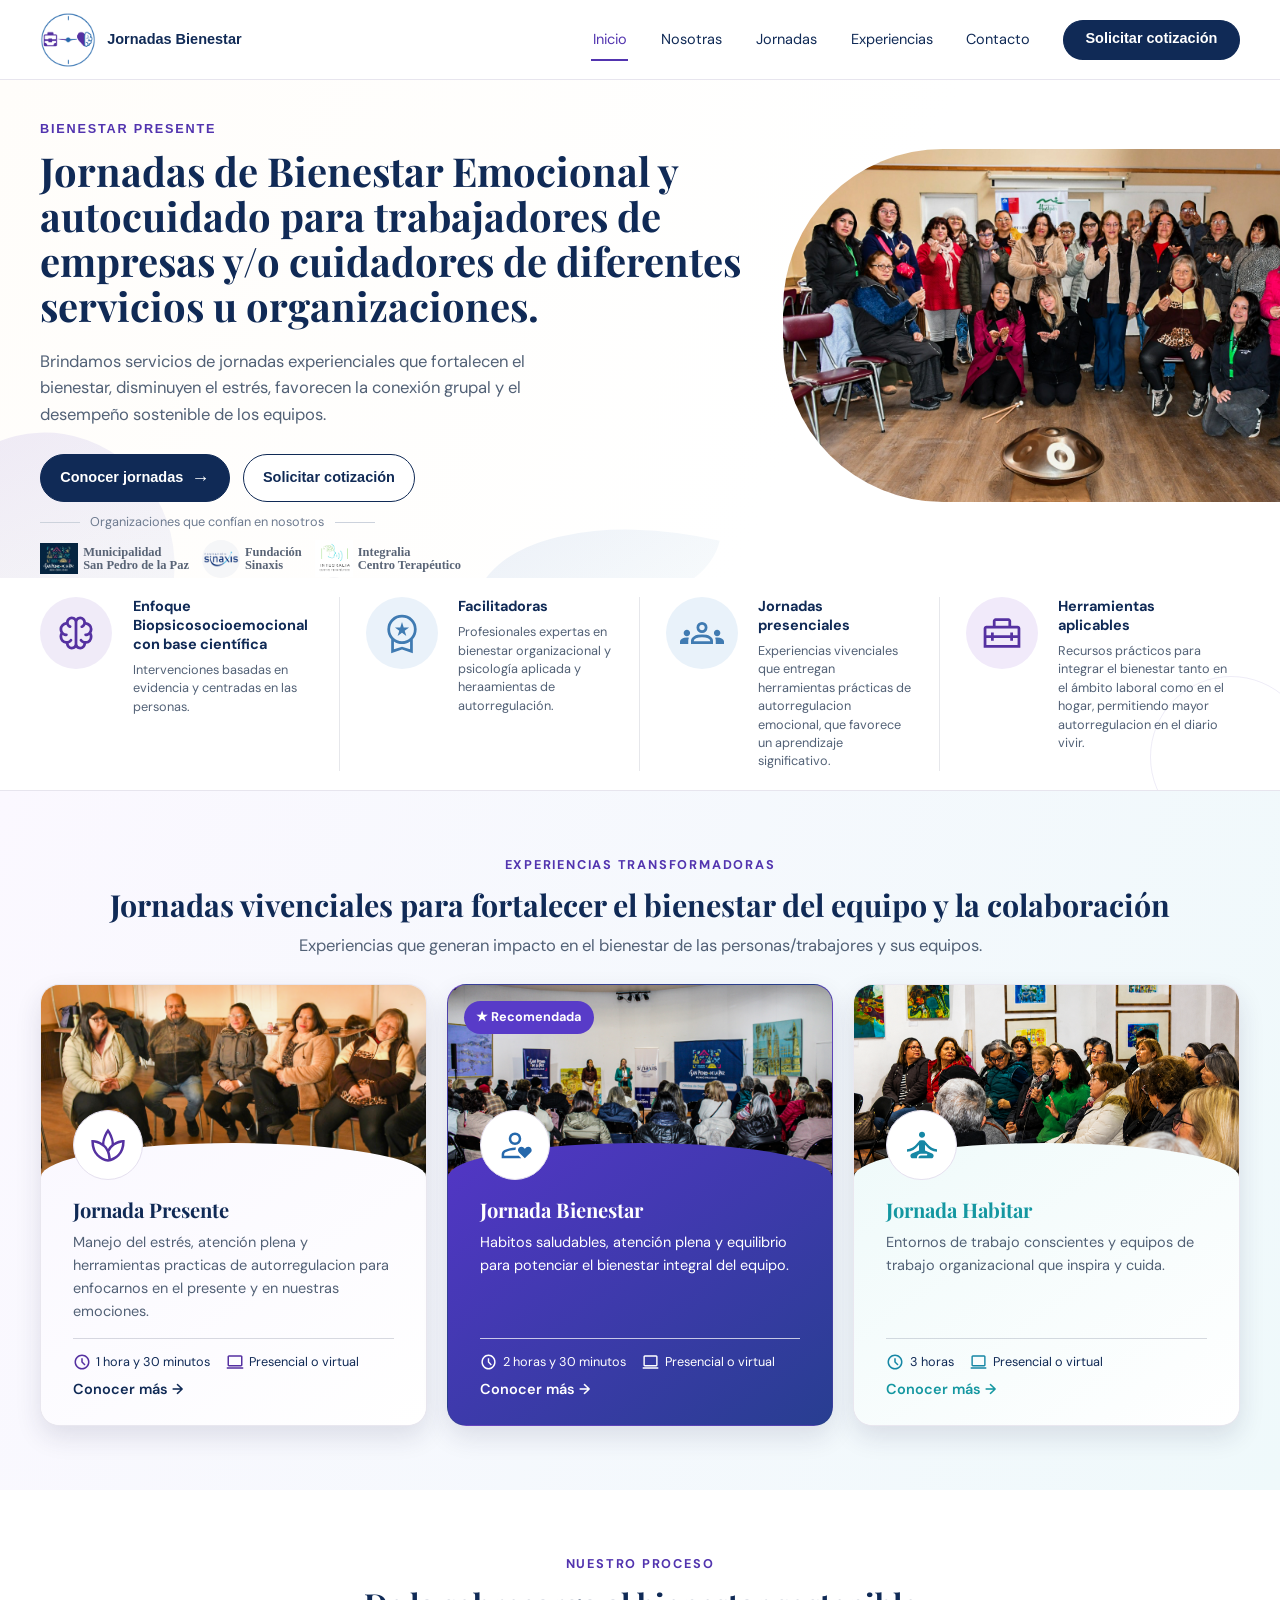
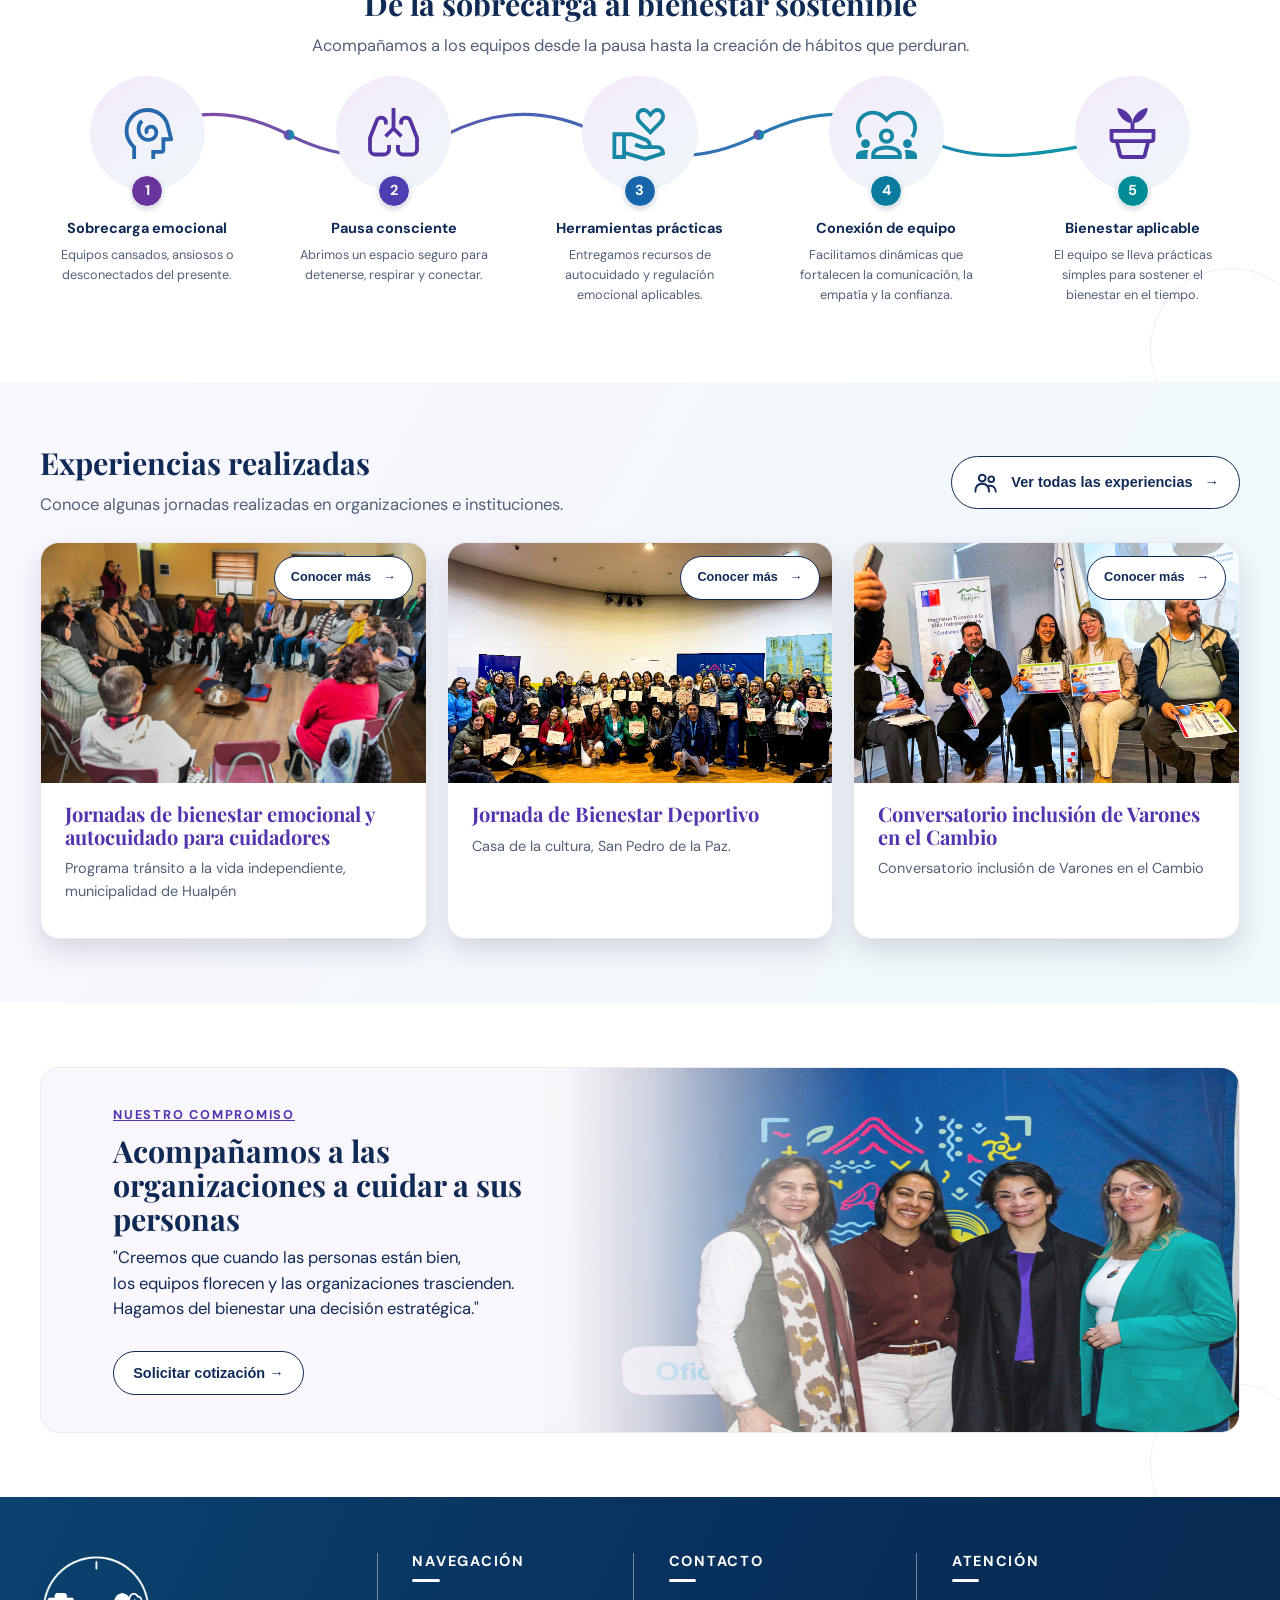
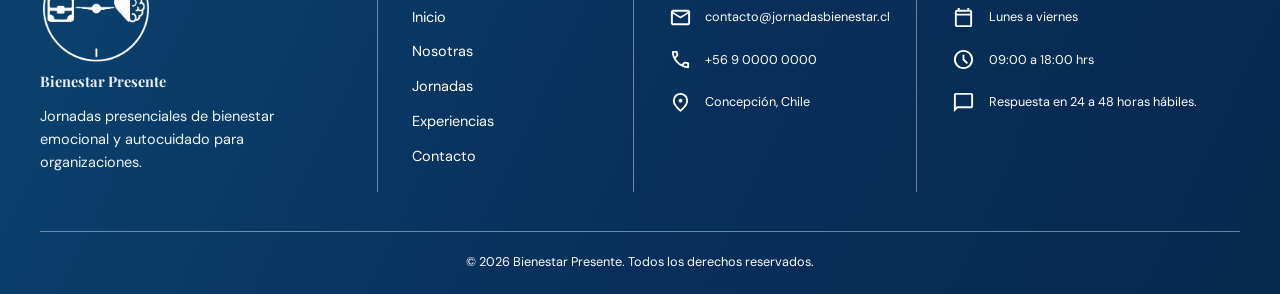
==== commit fce2b524: "cambios 1" ====
--- a/index.html
+++ b/index.html
@@ -20,6 +20,7 @@
           aria-label="Bienestar Presente, inicio"
         >
           <img src="imagenes/imagenes/Logo.png" alt="Bienestar Presente" />
+          <span>Jornadas Bienestar</span>
         </a>
         <button
           class="nav-toggle"
@@ -487,14 +488,19 @@
         </div>
       </section>
       <section class="section">
-        <div class="container cta">
+        <div class="container cta about-commitment">
           <div>
-            <h2>¿Listo para transformar el bienestar en resultados?</h2>
-            <p>Hablemos sobre cómo podemos acompañar a tu organización.</p>
+            <p class="eyebrow">Nuestro compromiso</p>
+            <h2>Acompañamos a las organizaciones a cuidar a sus personas</h2>
+            <p>
+              "Creemos que cuando las personas están bien,<br />los equipos
+              florecen y las organizaciones trascienden.<br />Hagamos del
+              bienestar una decisión estratégica."
+            </p>
+            <a class="button button--ghost" href="contacto.html"
+              >Solicitar cotización →</a
+            >
           </div>
-          <a class="button button--aqua" href="contacto.html"
-            >Solicitar cotización →</a
-          >
         </div>
       </section>
     </main>
--- a/assets/css/styles.css
+++ b/assets/css/styles.css
@@ -125,6 +125,11 @@
 .center .lead {
   margin-inline: auto;
 }
+
+.p-cta {
+  color: #ffffff;
+}
+
 /*
  * Sistema de botones
  * - .button / .button--primary: conversión principal.
@@ -3930,7 +3935,7 @@
 
 @media (min-width: 48.01rem) {
   .home-hero .hero-grid {
-    grid-template-columns: minmax(0, 3fr) minmax(20rem, 2fr);
+    grid-template-columns: minmax(0, 2fr) minmax(20rem, 2fr);
     grid-template-rows: auto auto auto auto auto;
     column-gap: clamp(1.5rem, 3vw, 3rem);
     row-gap: 0;
@@ -3984,3 +3989,434 @@
 body[data-page="nosotras"] .trait-strip .container {
   pointer-events: none;
 }
+
+/* Identidad textual compartida del header. */
+.brand-logo {
+  display: inline-flex;
+  align-items: center;
+  gap: 0.7rem;
+  width: auto;
+  min-width: max-content;
+  color: #102a56;
+  font-family: Arial, sans-serif;
+  font-size: var(--fs-sm);
+  font-weight: 700;
+  line-height: 1.15;
+}
+.brand-logo img {
+  width: 3.5rem;
+  height: 3.5rem;
+  flex: 0 0 3.5rem;
+  object-fit: contain;
+}
+
+/* CTA final homologado en todas las páginas. */
+body[data-page] .cta.about-commitment {
+  position: relative;
+  min-height: 22rem;
+  padding: 2.3rem 4.5rem;
+  border: 1px solid #eee8f2;
+  border-radius: 1.2rem;
+  background:
+    linear-gradient(
+      90deg,
+      rgba(250, 247, 252, 0.99) 0 44%,
+      rgba(250, 247, 252, 0.82) 51%,
+      rgba(250, 247, 252, 0.08) 69%
+    ),
+    url("../../imagenes/imagenes/pagina nosotras/fundadoras.png") right
+      center/58% 100% no-repeat;
+  color: #102a56;
+  overflow: hidden;
+}
+body[data-page] .cta.about-commitment > div {
+  max-width: 46%;
+}
+body[data-page] .cta.about-commitment h2 {
+  max-width: 31rem;
+  margin-bottom: 0.55rem;
+  color: #102a56;
+}
+body[data-page] .cta.about-commitment p:not(.eyebrow) {
+  color: #102a56;
+}
+body[data-page] .cta.about-commitment .button {
+  margin-top: 0.8rem;
+}
+
+@media (max-width: 48rem) {
+  .brand-logo {
+    min-width: 0;
+  }
+  .brand-logo img {
+    width: 3rem;
+    height: 3rem;
+    flex-basis: 3rem;
+  }
+  body[data-page] .cta.about-commitment {
+    min-height: 20rem;
+    padding: 2rem;
+    background:
+      linear-gradient(rgba(16, 42, 86, 0.86), rgba(16, 42, 86, 0.86)),
+      url("../../imagenes/imagenes/pagina nosotras/fundadoras.png") center/cover;
+    color: #ffffff;
+  }
+  body[data-page] .cta.about-commitment > div {
+    max-width: none;
+  }
+  body[data-page] .cta.about-commitment h2,
+  body[data-page] .cta.about-commitment p:not(.eyebrow) {
+    color: #ffffff;
+  }
+}
+
+@media (max-width: 35rem) {
+  .brand-logo span {
+    max-width: 7rem;
+    white-space: normal;
+  }
+}
+
+/* Ajustes finales de espaciado y composición responsive. */
+.home-hero .hero-copy > h1 {
+  /*margin-bottom: 0.6rem;*/
+}
+.home-hero .hero-copy > p:not(.hero-kicker) {
+  /*margin-bottom: 0.55rem;*/
+}
+.home-hero .hero-actions {
+  margin-top: 0.55rem;
+}
+.home-hero .trusted {
+  margin-top: 0.65rem;
+}
+
+@media (max-width: 48.125rem) {
+  body.mobile-nav-open {
+    overflow: hidden;
+  }
+  .mobile-nav-backdrop {
+    position: fixed;
+    inset: 4.5rem 0 0;
+    z-index: 18;
+    display: block;
+    width: 100%;
+    padding: 0;
+    border: 0;
+    background: rgba(82, 97, 118, 0.48);
+    backdrop-filter: blur(0.08rem);
+    cursor: pointer;
+  }
+  .mobile-nav-backdrop[hidden] {
+    display: none;
+  }
+  .site-header {
+    height: 4.5rem;
+    z-index: 20;
+  }
+  .nav-wrap {
+    gap: 0.75rem;
+  }
+  .nav-toggle {
+    display: grid;
+    place-items: center;
+    width: 3.25rem;
+    height: 3.25rem;
+    margin-left: auto;
+    margin-right: -0.55rem;
+    padding: 0;
+    font-size: 2.05rem;
+    line-height: 1;
+    cursor: pointer;
+  }
+  .nav-toggle:focus-visible {
+    border-radius: 0.5rem;
+    outline: 0.18rem solid #3bafbd;
+    outline-offset: 0.12rem;
+  }
+  .nav-list {
+    display: none;
+    position: absolute;
+    z-index: 22;
+    top: 4.5rem;
+    left: 0;
+    right: 0;
+    flex-direction: column;
+    align-items: stretch;
+    background: #ffffff;
+    padding: 0.8rem 1.15rem 1.25rem;
+    border-radius: 0 0 1.35rem 1.35rem;
+    box-shadow: 0 0.9rem 1.8rem rgba(16, 42, 86, 0.16);
+  }
+  .nav-list.open {
+    display: flex;
+  }
+  .nav-list .button {
+    width: 100%;
+  }
+  .nav-list li:last-child {
+    display: flex;
+    justify-content: center;
+    width: 100%;
+  }
+  .nav-list li:last-child .button {
+    width: min(100%, 21rem);
+  }
+}
+
+@media (max-width: 31.25rem) {
+  /* En todos los hero la imagen abre la composición y el contenido sigue debajo. */
+  .hero {
+    padding: 1rem 0 2.25rem;
+  }
+  .hero .hero-grid,
+  .home-hero .hero-grid,
+  .contact-hero .hero-grid {
+    display: flex;
+    flex-direction: column;
+    gap: 1.25rem;
+  }
+  .hero .hero-media,
+  .home-hero .hero-media,
+  .contact-hero .hero-media {
+    order: -1;
+    width: 100%;
+    height: 18rem;
+    min-height: 0;
+    margin: 0;
+    border-radius: 0 0 4.5rem 0;
+  }
+  .hero .hero-media img,
+  .home-hero .hero-media img,
+  .contact-hero .hero-media img {
+    width: 100%;
+    height: 100%;
+    min-height: 0;
+    object-fit: cover;
+  }
+  .hero .hero-copy {
+    width: 100%;
+    padding: 0 1rem;
+  }
+  .home-hero .hero-copy > h1 {
+    margin-bottom: 0.55rem;
+  }
+  .home-hero .hero-actions {
+    gap: 0.55rem;
+    margin-top: 0.55rem;
+  }
+  .home-hero .hero-actions .button {
+    width: 100%;
+  }
+  .home-hero .trusted {
+    margin-top: 0.7rem;
+  }
+  body[data-page="nosotras"] .hero-copy > .button {
+    width: min(100%, 18rem);
+  }
+
+  /* Tres atributos de Nosotras: icono arriba y texto debajo. */
+  body[data-page="nosotras"] .trait-strip {
+    margin-top: 0;
+    padding: 1rem 0;
+  }
+  body[data-page="nosotras"] .trait-strip .container {
+    display: grid;
+    grid-template-columns: repeat(3, minmax(0, 1fr));
+    align-items: start;
+    gap: 0.45rem;
+    padding-left: 0;
+  }
+  body[data-page="nosotras"] .trait-strip span {
+    display: flex;
+    flex: initial;
+    flex-direction: column;
+    align-items: center;
+    gap: 0.4rem;
+    min-width: 0;
+    text-align: center;
+    font-size: var(--fs-xs);
+    line-height: 1.25;
+  }
+  body[data-page="nosotras"] .trait-strip b {
+    width: 3rem;
+    height: 3rem;
+  }
+
+  /* Insignias de Experiencias y Contacto: tres columnas con icono superior. */
+  .experiences-hero .hero-badges,
+  .contact-hero .hero-badges {
+    display: grid;
+    grid-template-columns: repeat(3, minmax(0, 1fr));
+    gap: 0;
+    width: 100%;
+    max-width: none;
+    margin-top: 1.25rem;
+  }
+  .experiences-hero .pill,
+  .contact-hero .pill {
+    display: flex;
+    flex-direction: column;
+    align-items: center;
+    justify-content: flex-start;
+    gap: 0.5rem;
+    min-width: 0;
+    padding: 0.45rem 0.3rem;
+    border-top: 0 !important;
+    text-align: center;
+    white-space: normal;
+  }
+  .experiences-hero .pill + .pill,
+  .contact-hero .pill + .pill {
+    border-left: 1px solid var(--line);
+  }
+  .experiences-hero .pill b,
+  .contact-hero .pill b {
+    font-size: 0.75rem;
+    line-height: 1.25;
+  }
+
+  /* Tarjetas explicativas de Jornadas. */
+  .journey-details .container {
+    width: min(calc(100% - 2rem), var(--max));
+  }
+  .journey-details .journey-row,
+  .journey-details .journey-row:nth-child(even) {
+    width: 100%;
+    margin-inline: auto;
+  }
+  .journey-details .journey-row > div,
+  .journey-details .journey-row:nth-child(even) > div {
+    width: 100%;
+    padding: 1.1rem;
+  }
+  .journey-details .journey-row h2 {
+    display: flex;
+    flex-direction: column;
+    align-items: flex-start;
+    gap: 0.45rem;
+  }
+  .journey-details .journey-row h2 .pill {
+    display: inline-flex;
+    width: max-content;
+    max-width: 100%;
+    margin: 0;
+  }
+  .journey-columns {
+    grid-template-columns: 1fr;
+  }
+  .journey-details .button {
+    width: 100%;
+    min-width: 0;
+  }
+
+  /* Comparador compacto, segmentado y desplazable sin cortar contenido. */
+  .journey-comparison .comparison {
+    margin-inline: 0;
+    border-radius: 0.85rem;
+    overscroll-behavior-inline: contain;
+    scrollbar-color: #8864d5 #edf8fa;
+  }
+  .journey-comparison table {
+    width: 44rem;
+    min-width: 44rem;
+  }
+  .journey-comparison th,
+  .journey-comparison td {
+    padding: 0.8rem 0.65rem;
+    font-size: var(--fs-xs);
+    line-height: 1.35;
+  }
+  .journey-comparison thead th:first-child {
+    width: 10.5rem;
+  }
+  .journey-comparison thead th {
+    font-size: 1rem;
+  }
+  .journey-comparison thead th span {
+    width: 3.8rem;
+    height: 3.8rem;
+  }
+  .journey-comparison thead th span .line-icon,
+  .journey-comparison thead th span > img {
+    width: 2.55rem;
+    height: 2.55rem;
+  }
+  .journey-comparison tbody th > img {
+    width: 1.7rem;
+    height: 1.7rem;
+    margin-right: 0.4rem;
+  }
+  .journey-comparison thead th:first-child,
+  .journey-comparison tbody th {
+    position: sticky;
+    left: 0;
+    z-index: 2;
+    background: #ffffff;
+  }
+  .journey-comparison thead th:first-child {
+    z-index: 3;
+  }
+
+  /* Footer centrado en una sola columna. */
+  .site-footer {
+    text-align: center;
+  }
+  .site-footer .footer-grid > section,
+  .site-footer .footer-grid > section:nth-child(n) {
+    text-align: center;
+  }
+  .footer-brand-link {
+    display: flex;
+    flex-direction: column;
+    align-items: center;
+    width: 100%;
+    justify-items: center;
+    margin-inline: auto;
+  }
+  .footer-brand-icon,
+  .footer-brand-link span {
+    grid-column: auto;
+  }
+  .footer-brand > p {
+    margin-inline: auto;
+  }
+  .site-footer .footer-title::after {
+    margin-inline: auto;
+  }
+  .site-footer .footer-links a {
+    justify-content: center;
+  }
+  .footer-info-list {
+    justify-items: center;
+  }
+  .site-footer .footer-info {
+    grid-template-columns: 1.55rem minmax(0, auto);
+    justify-content: center;
+    text-align: left;
+  }
+  .site-footer .copyright {
+    justify-content: center;
+    text-align: center;
+  }
+}
+
+@media (min-width: 48.01rem) {
+  .home-hero .hero-grid {
+    grid-template-columns: minmax(0, 3fr) minmax(20rem, 2fr);
+  }
+  .home-hero .hero-media {
+    position: relative;
+    height: auto;
+    min-height: 0;
+    align-self: stretch;
+  }
+  .home-hero .hero-media img {
+    position: absolute;
+    inset: 0;
+    width: 100%;
+    height: 100%;
+    min-height: 0;
+    object-fit: cover;
+  }
+}
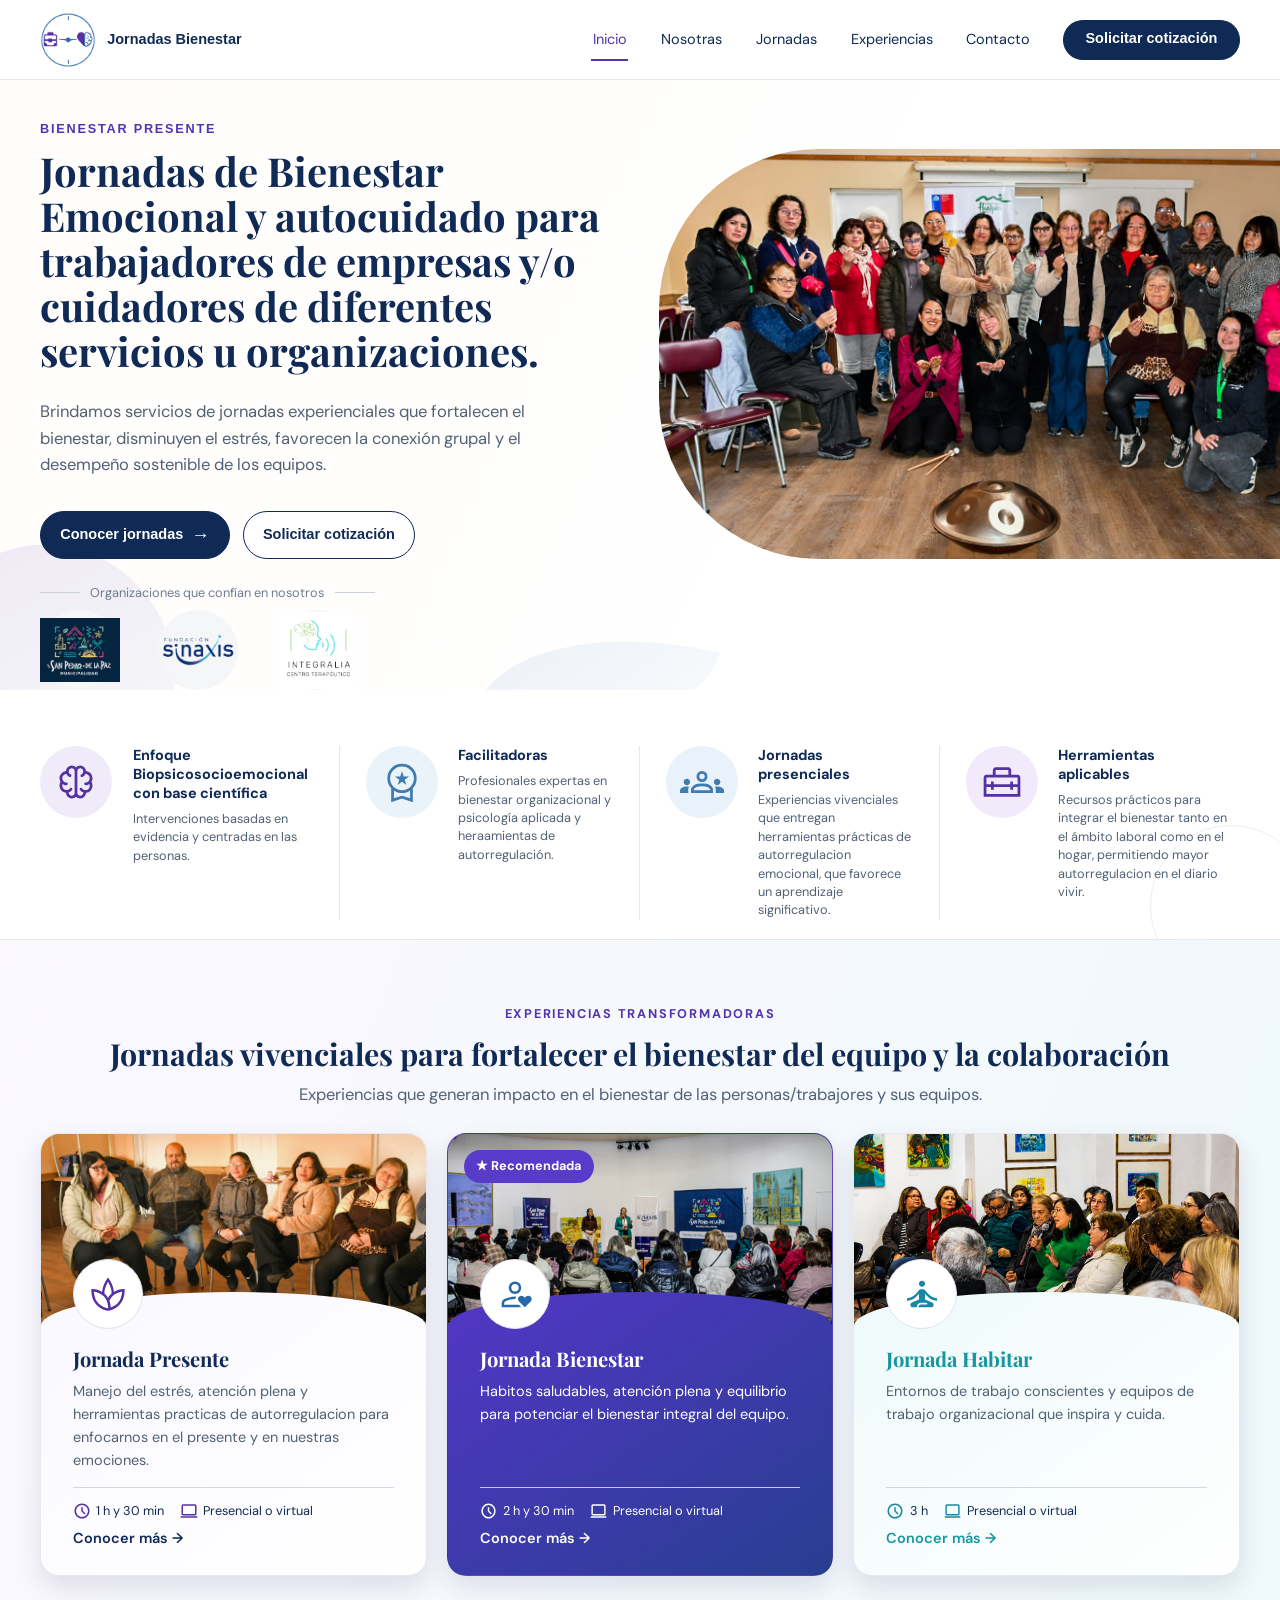
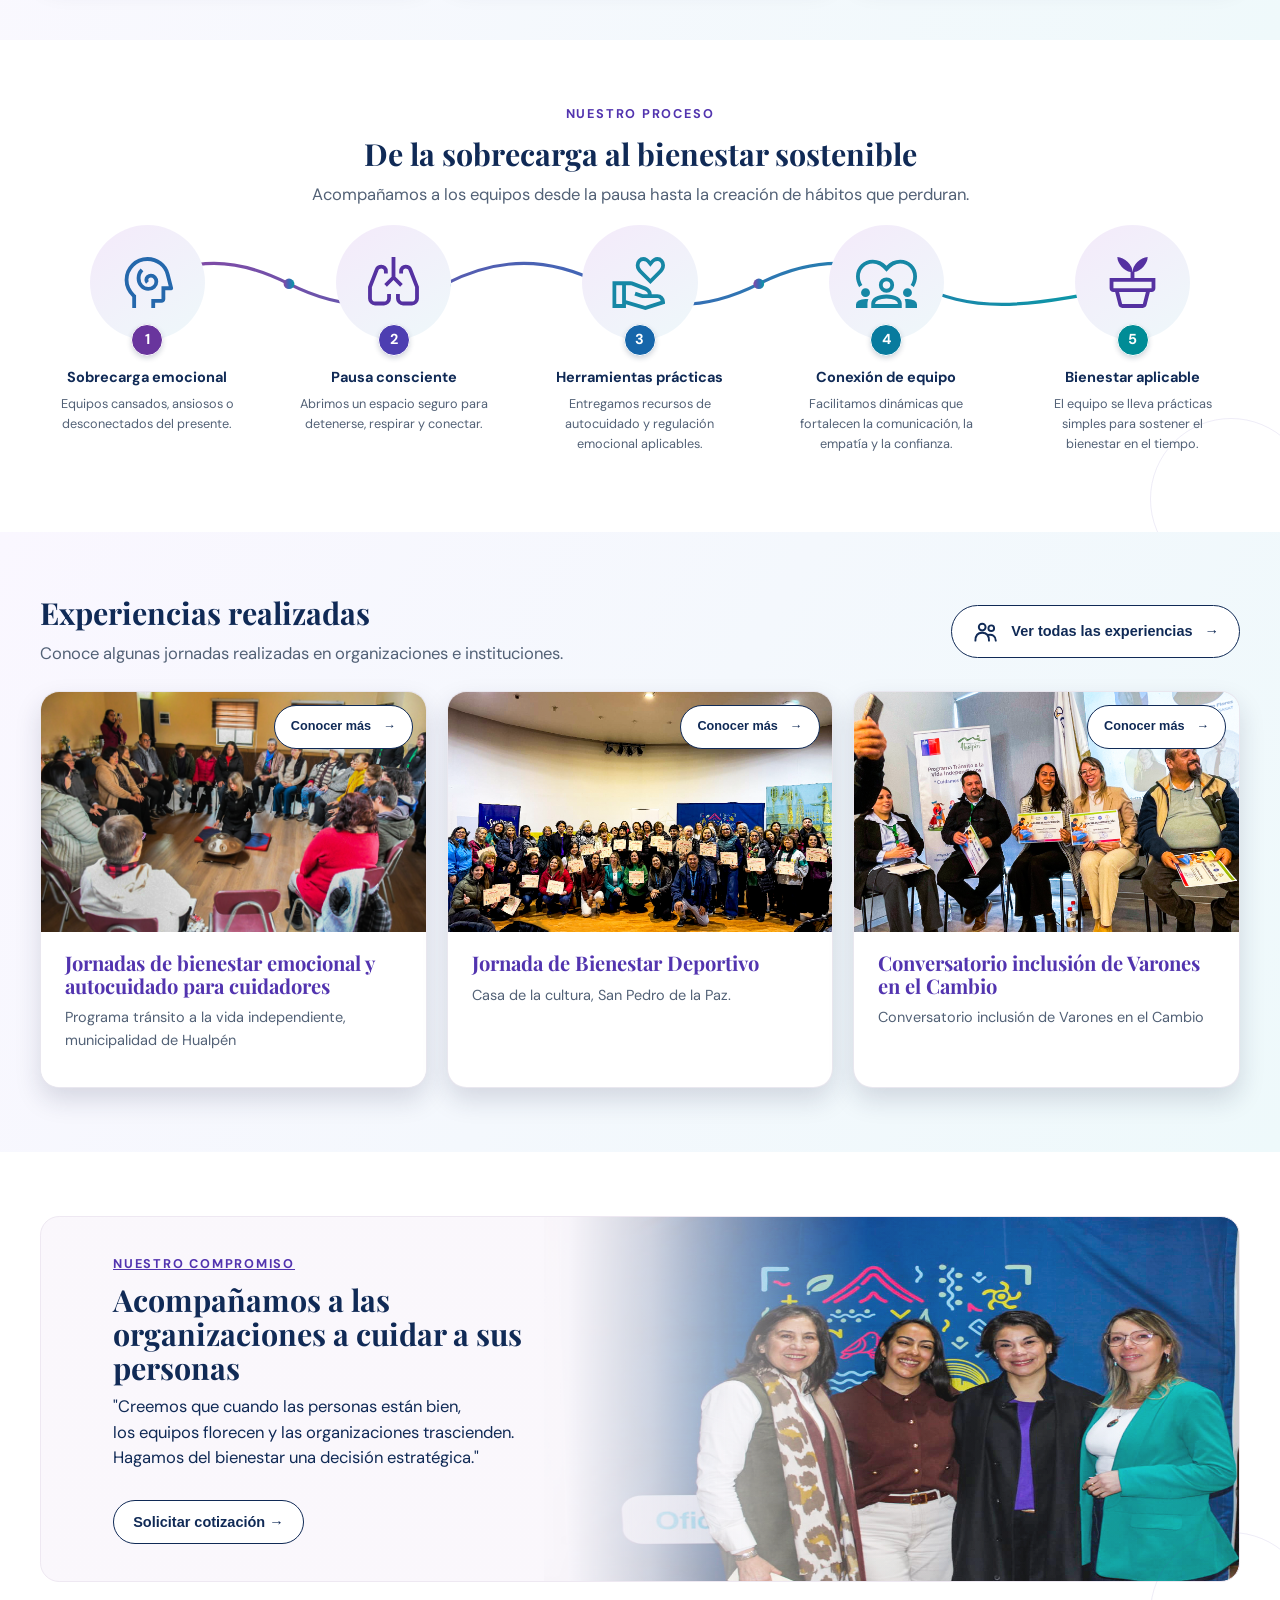
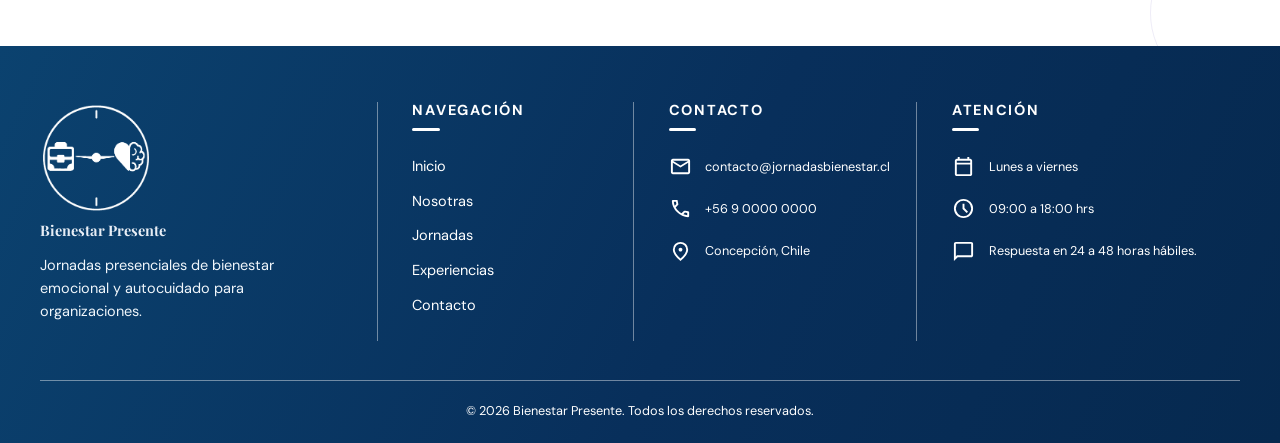
==== commit dd8ba96d: "cambio 2" ====
--- a/index.html
+++ b/index.html
@@ -89,7 +89,7 @@
                       alt="logo integralia"
                     />
                   </i>
-                  <strong>Municipalidad<br />San Pedro de la Paz</strong>
+                  <!--   <strong>Municipalidad<br />San Pedro de la Paz</strong> -->
                 </span>
                 <span class="trusted-org">
                   <i class="org-logo">
@@ -99,7 +99,7 @@
                       alt="logo sinaxis"
                     />
                   </i>
-                  <strong>Fundación <br />Sinaxis</strong>
+                  <!--     <strong>Fundación <br />Sinaxis</strong> -->
                 </span>
                 <span class="trusted-org">
                   <i class="org-logo">
@@ -109,7 +109,7 @@
                       alt="logo integralia"
                     />
                   </i>
-                  <strong>Integralia<br />Centro Terapéutico</strong>
+                  <!--    <strong>Integralia<br />Centro Terapéutico</strong> -->
                 </span>
               </div>
             </div>
@@ -220,7 +220,7 @@
                     ><img
                       src="imagenes/iconos/pagina%20de%20inicio/schedule_24dp_5531A1_FILL0_wght400_GRAD0_opsz24.svg"
                       alt=""
-                    />1 hora y 30 minutos</span
+                    />1 h y 30 min</span
                   >
                   <span
                     ><img
@@ -255,7 +255,7 @@
                     ><img
                       src="imagenes/iconos/pagina%20de%20inicio/schedule_24dp_FFFFFF_FILL0_wght400_GRAD0_opsz24.svg"
                       alt=""
-                    />2 horas y 30 minutos</span
+                    />2 h y 30 min</span
                   >
                   <span
                     ><img
@@ -289,7 +289,7 @@
                     ><img
                       src="imagenes/iconos/pagina%20de%20inicio/schedule_24dp_1687A5_FILL0_wght400_GRAD0_opsz24.svg"
                       alt=""
-                    />3 horas</span
+                    />3 h</span
                   >
                   <span
                     ><img
--- a/assets/css/styles.css
+++ b/assets/css/styles.css
@@ -1201,8 +1201,8 @@
 .org-logo {
   display: grid;
   place-items: center;
-  width: 2.4rem;
-  height: 2.4rem;
+  width: 5rem;
+  height: 5rem;
   border-radius: 50%;
   background: #f5f6f8;
   color: #637084;
@@ -1214,7 +1214,7 @@
   height: 1.45rem;
 }
 .home-hero .trusted > div {
-  gap: 0.8rem;
+  gap: clamp(1.4rem, 3vw, 2.5rem);
   flex-wrap: nowrap;
 }
 .home-hero .trusted .trusted-org {
@@ -1226,7 +1226,7 @@
   white-space: nowrap;
 }
 .benefit-strip {
-  padding: 1.2rem 0;
+  padding: 3.5rem 0 1.2rem 0;
   background: #fff;
   border-top: 0;
 }
@@ -3976,6 +3976,425 @@
     height: 100%;
     min-height: 0;
     object-fit: cover;
+  }
+}
+
+/* Refinamientos responsive para tablet compacta (770 px a 930 px). */
+@media (min-width: 48.125rem) and (max-width: 58.125rem) {
+  /* Jornadas: distribucion 3 + 2 centrada en Que incluye cada jornada. */
+  .journey-includes .grid {
+    display: flex;
+    flex-wrap: wrap;
+    column-gap: 0;
+    row-gap: 2rem;
+  }
+  .journey-includes .card {
+    flex: 0 0 33.3333%;
+    min-width: 0;
+  }
+  .journey-includes .card:nth-child(1) {
+    grid-column: auto;
+  }
+  .journey-includes .card:nth-child(2) {
+    grid-column: auto;
+  }
+  .journey-includes .card:nth-child(3) {
+    grid-column: auto;
+    border-right: 0;
+  }
+  .journey-includes .card:nth-child(4) {
+    grid-column: auto;
+    margin-left: 16.6667%;
+    border-right: 1px solid var(--line);
+  }
+  .journey-includes .card:nth-child(5) {
+    grid-column: auto;
+    border-right: 0;
+  }
+
+  /* Contacto: las dos tarjetas comparten altura y la cita ocupa el remanente. */
+  .contact-main-section > .contact-layout {
+    align-items: stretch;
+  }
+  .direct-contact {
+    display: flex;
+    flex-direction: column;
+    height: 100%;
+  }
+  .direct-contact blockquote.contact-item {
+    flex: 1 1 auto;
+    width: 100%;
+    min-height: 10rem;
+    padding: 1.5rem 1rem;
+  }
+}
+
+/* Inicio: conserva ambos CTA en una sola linea en el limite de tablet. */
+@media (min-width: 48.0625rem) and (max-width: 50.125rem) {
+  .home-hero .hero-actions {
+    flex-wrap: nowrap;
+    gap: 0.45rem;
+  }
+  .home-hero .hero-actions .button {
+    width: auto;
+    min-width: 0;
+    padding-inline: 0.8rem;
+    font-size: 0.75rem;
+    white-space: nowrap;
+  }
+}
+
+/* Footer de tablet: marca centrada arriba e informacion en tres columnas abajo. */
+@media (min-width: 48.125rem) and (max-width: 64rem) {
+  .site-footer .footer-grid {
+    grid-template-columns: repeat(3, minmax(0, 1fr));
+    row-gap: 2rem;
+  }
+  .site-footer .footer-grid > section,
+  .site-footer .footer-grid > section:nth-child(n) {
+    min-width: 0;
+    padding: 0 1.25rem;
+  }
+  .site-footer .footer-grid > .footer-brand {
+    grid-column: 1 / -1;
+    padding: 0 0 2rem;
+    border: 0;
+    border-bottom: 1px solid rgba(255, 255, 255, 0.42);
+    text-align: center;
+  }
+  .site-footer .footer-grid > section:nth-child(2) {
+    padding-left: 0;
+    border-left: 0;
+  }
+  .site-footer .footer-grid > section:nth-child(4) {
+    padding-right: 0;
+  }
+  .site-footer .footer-grid > section:nth-child(3),
+  .site-footer .footer-grid > section:nth-child(4) {
+    border-left: 1px solid rgba(255, 255, 255, 0.42);
+  }
+  .site-footer .footer-brand-link {
+    display: flex;
+    flex-direction: column;
+    align-items: center;
+    width: 100%;
+    margin-inline: auto;
+  }
+  .site-footer .footer-brand-icon,
+  .site-footer .footer-brand-link span {
+    grid-column: auto;
+  }
+  .site-footer .footer-brand > p {
+    margin-inline: auto;
+    text-align: center;
+  }
+  .site-footer .footer-socials {
+    justify-content: center;
+  }
+}
+
+/* Footer en escritorio intermedio: columnas informativas ligeramente a la izquierda. */
+@media (min-width: 64.0625rem) and (max-width: 70.9375rem) {
+  .site-footer .footer-grid {
+    grid-template-columns: 1.05fr 0.85fr 1.15fr 1.3fr;
+  }
+  .site-footer .footer-grid > section {
+    padding-inline: 1.25rem;
+  }
+  .site-footer .footer-grid > section:first-child {
+    padding-left: 0;
+  }
+  .site-footer .footer-grid > section:last-child {
+    padding-right: 0;
+  }
+  .site-footer .footer-brand > p {
+    max-width: 15rem;
+  }
+}
+
+/* Ajustes de tablet horizontal y tablet compacta (770 px a 930 px). */
+@media (min-width: 48.125rem) and (max-width: 58.125rem) {
+  /* El header de escritorio se compacta para no generar desborde en tablet. */
+  .nav-wrap {
+    gap: 0.5rem;
+  }
+  .brand-logo {
+    gap: 0.4rem;
+    font-size: var(--fs-xs);
+  }
+  .brand-logo img {
+    width: 3rem;
+    height: 3rem;
+    flex-basis: 3rem;
+  }
+  .nav-list {
+    gap: 0.35rem;
+  }
+  .nav-list a:not(.button) {
+    padding-inline: 0.35rem;
+    font-size: var(--fs-xs);
+  }
+  .nav-list .button {
+    min-width: 0;
+    padding-inline: 1rem;
+    font-size: var(--fs-xs);
+  }
+
+  /* En las tarjetas de programas, cada dato ocupa su propia linea. */
+  .journey-programs .journey-program-meta {
+    flex-direction: column;
+    align-items: flex-start;
+    gap: 0.35rem;
+  }
+
+  /* Inicio: tres etapas arriba y las dos finales centradas debajo. */
+  body[data-page="inicio"] .steps {
+    grid-template-columns: repeat(6, minmax(0, 1fr));
+    column-gap: 0.75rem;
+    row-gap: 2.5rem;
+  }
+  body[data-page="inicio"] .process-connector {
+    display: none;
+  }
+  body[data-page="inicio"] .steps::before {
+    content: "";
+    position: absolute;
+    z-index: 0;
+    display: block;
+    left: 16.666%;
+    right: 16.666%;
+    top: 3.6rem;
+    height: 1rem;
+    border-top: 0.16rem solid #4666b5;
+    border-radius: 50%;
+    background: transparent;
+  }
+  body[data-page="inicio"] .step {
+    position: relative;
+  }
+  body[data-page="inicio"] .step:nth-of-type(1) {
+    grid-column: 1 / 3;
+  }
+  body[data-page="inicio"] .step:nth-of-type(2) {
+    grid-column: 3 / 5;
+  }
+  body[data-page="inicio"] .step:nth-of-type(3) {
+    grid-column: 5 / 7;
+  }
+  body[data-page="inicio"] .step:nth-of-type(4) {
+    grid-column: 2 / 4;
+  }
+  body[data-page="inicio"] .step:nth-of-type(5) {
+    grid-column: 4 / 6;
+  }
+  body[data-page="inicio"] .step:nth-of-type(4)::after {
+    content: "";
+    position: absolute;
+    z-index: -1;
+    top: 3.25rem;
+    left: calc(50% + 3.5rem);
+    width: calc(100% - 7rem);
+    height: 1.15rem;
+    border-top: 0.16rem solid #2872b1;
+    border-radius: 50%;
+  }
+
+  /* Nosotras: atributos directamente bajo la imagen del hero. */
+  body[data-page="nosotras"] .trait-strip {
+    margin-top: -0.45rem;
+    padding: 0.45rem 0 1rem;
+  }
+  body[data-page="nosotras"] .trait-strip .container {
+    display: grid;
+    grid-template-columns: repeat(3, minmax(0, 1fr));
+    width: 52%;
+    margin-right: 0;
+    margin-left: auto;
+    gap: 0.5rem;
+  }
+  body[data-page="nosotras"] .trait-strip span {
+    flex-direction: column;
+    align-items: center;
+    gap: 0.35rem;
+    min-width: 0;
+    text-align: center;
+    font-size: var(--fs-xs);
+    line-height: 1.25;
+  }
+
+  /* Nosotras: red profesional con jerarquia vertical y separadores claros. */
+  .network-panel {
+    padding: 2rem 1.5rem;
+  }
+  .network-panel .card {
+    grid-template-columns: 1fr;
+    grid-template-rows: auto auto 1fr;
+    justify-items: center;
+    align-content: start;
+    min-width: 0;
+    min-height: 15rem;
+    padding: 0 1rem;
+    text-align: center;
+  }
+  .network-panel .card-icon {
+    grid-row: auto;
+    margin: 0 auto 0.75rem;
+  }
+  .network-panel .card h3,
+  .network-panel .card p {
+    align-self: auto;
+  }
+  .network-panel .card h3 {
+    min-height: 2.7rem;
+    margin-bottom: 0.45rem;
+  }
+
+  /* Contacto y Experiencias: icono arriba, etiqueta debajo. */
+  .contact-hero .hero-badges,
+  .experiences-hero .hero-badges {
+    width: 100%;
+    max-width: 34rem;
+    margin-right: 0;
+  }
+  .contact-hero .pill,
+  .experiences-hero .pill {
+    flex-direction: column;
+    align-items: center;
+    justify-content: flex-start;
+    gap: 0.45rem;
+    min-width: 0;
+    padding: 0.45rem 0.35rem;
+    text-align: center;
+    white-space: normal;
+  }
+  .contact-hero .pill + .pill,
+  .experiences-hero .pill + .pill {
+    border-top: 0;
+    border-left: 1px solid var(--line);
+  }
+  .contact-hero .pill b,
+  .experiences-hero .pill b {
+    font-size: var(--fs-xs);
+    line-height: 1.25;
+  }
+
+  /* Contacto: canales y zonas legibles dentro de columnas estrechas. */
+  .direct-contact .contact-item:not(blockquote) {
+    display: flex;
+    flex-direction: column;
+    align-items: center;
+    min-height: 8.5rem;
+    padding: 1.15rem 0.7rem;
+    text-align: center;
+  }
+  .direct-contact .contact-item:not(blockquote) .contact-item-icon {
+    position: static;
+    margin-bottom: 0.55rem;
+  }
+  .direct-contact .contact-item a,
+  .direct-contact .contact-item p {
+    max-width: 100%;
+    margin-top: 0.25rem;
+    overflow-wrap: anywhere;
+  }
+  .zones-section .card {
+    grid-template-columns: 1fr;
+    grid-template-rows: auto auto 1fr;
+    justify-items: center;
+    align-content: start;
+    min-height: 16rem;
+    padding: 1.25rem 1rem;
+    text-align: center;
+  }
+  .zones-section .card-icon {
+    grid-row: auto;
+    margin: 0 auto 0.7rem;
+  }
+  .zones-section .card h3,
+  .zones-section .card p {
+    align-self: auto;
+  }
+  .zones-section .card h3 {
+    min-height: 4.2rem;
+    margin-bottom: 0.45rem;
+  }
+
+  /* Jornadas: metodologia en esquema 3 + 2, con ambos recorridos unidos. */
+  .methodology-section .steps {
+    grid-template-columns: repeat(6, minmax(0, 1fr));
+    column-gap: 0.75rem;
+    row-gap: 2.8rem;
+  }
+  .methodology-section .step {
+    position: relative;
+  }
+  .methodology-section .step:nth-child(1) {
+    grid-column: 1 / 3;
+  }
+  .methodology-section .step:nth-child(2) {
+    grid-column: 3 / 5;
+  }
+  .methodology-section .step:nth-child(3) {
+    grid-column: 5 / 7;
+  }
+  .methodology-section .step:nth-child(4) {
+    grid-column: 2 / 4;
+  }
+  .methodology-section .step:nth-child(5) {
+    grid-column: 4 / 6;
+  }
+  .methodology-section .step:nth-child(4)::after {
+    content: "";
+    position: absolute;
+    z-index: 0;
+    top: 2.25rem;
+    left: calc(50% + 2.25rem);
+    width: calc(100% - 4.5rem);
+    height: 0.9rem;
+    border-top: 0.14rem solid #6250b7;
+    border-radius: 50%;
+  }
+  .methodology-section .step b,
+  .methodology-section .step h3,
+  .methodology-section .step p {
+    position: relative;
+    z-index: 1;
+  }
+
+  /* Jornadas: primera columna mas compacta y encabezado alineado. */
+  .journey-comparison table {
+    min-width: 46rem;
+  }
+  .journey-comparison thead th:first-child {
+    width: 9rem;
+    text-align: left;
+  }
+  .journey-comparison tbody th {
+    gap: 0.55rem;
+  }
+
+  /* La segunda experiencia inicia imagen y contenido en la misma linea. */
+  body[data-page="experiencias"] .experience:nth-child(2) .experience-main {
+    align-items: start;
+  }
+}
+
+/* Nosotras: baja ligeramente los atributos bajo el hero en escritorio mediano. */
+@media (min-width: 72.5rem) and (max-width: 84.375rem) {
+  body[data-page="nosotras"] .trait-strip {
+    margin-top: -4rem;
+  }
+}
+
+/* Margen lateral de los hero en tablet y escritorio intermedio. */
+@media (min-width: 48.063rem) and (max-width: 76.25rem) {
+  .hero .hero-copy {
+    padding-left: clamp(1.5rem, 3vw, 2.5rem);
+  }
+
+  /* En Inicio el contenido participa directamente en la cuadrícula. */
+  .home-hero .hero-copy > * {
+    padding-left: clamp(1.5rem, 3vw, 2.5rem);
   }
 }
 
@@ -4079,16 +4498,16 @@
 
 /* Ajustes finales de espaciado y composición responsive. */
 .home-hero .hero-copy > h1 {
-  /*margin-bottom: 0.6rem;*/
+  margin-bottom: 1.6rem;
 }
 .home-hero .hero-copy > p:not(.hero-kicker) {
-  /*margin-bottom: 0.55rem;*/
+  margin-bottom: 1rem;
 }
 .home-hero .hero-actions {
-  margin-top: 0.55rem;
+  margin-top: 1rem;
 }
 .home-hero .trusted {
-  margin-top: 0.65rem;
+  margin-top: 1.5rem;
 }
 
 @media (max-width: 48.125rem) {
@@ -4403,7 +4822,7 @@
 
 @media (min-width: 48.01rem) {
   .home-hero .hero-grid {
-    grid-template-columns: minmax(0, 3fr) minmax(20rem, 2fr);
+    grid-template-columns: minmax(0, 2fr) minmax(20rem, 2fr);
   }
   .home-hero .hero-media {
     position: relative;
@@ -4420,3 +4839,20 @@
     object-fit: cover;
   }
 }
+
+/* Nosotras: atributos inmediatamente debajo de la imagen en tablet compacta. */
+@media (min-width: 48.125rem) and (max-width: 58.125rem) {
+  body[data-page="nosotras"] .trait-strip {
+    height: 0;
+    margin: 0;
+    padding: 0;
+    border-bottom: 0;
+    overflow: visible;
+  }
+  body[data-page="nosotras"] .trait-strip .container {
+    transform: translateY(-9rem);
+  }
+  body[data-page="nosotras"] .trait-strip::after {
+    display: none;
+  }
+}
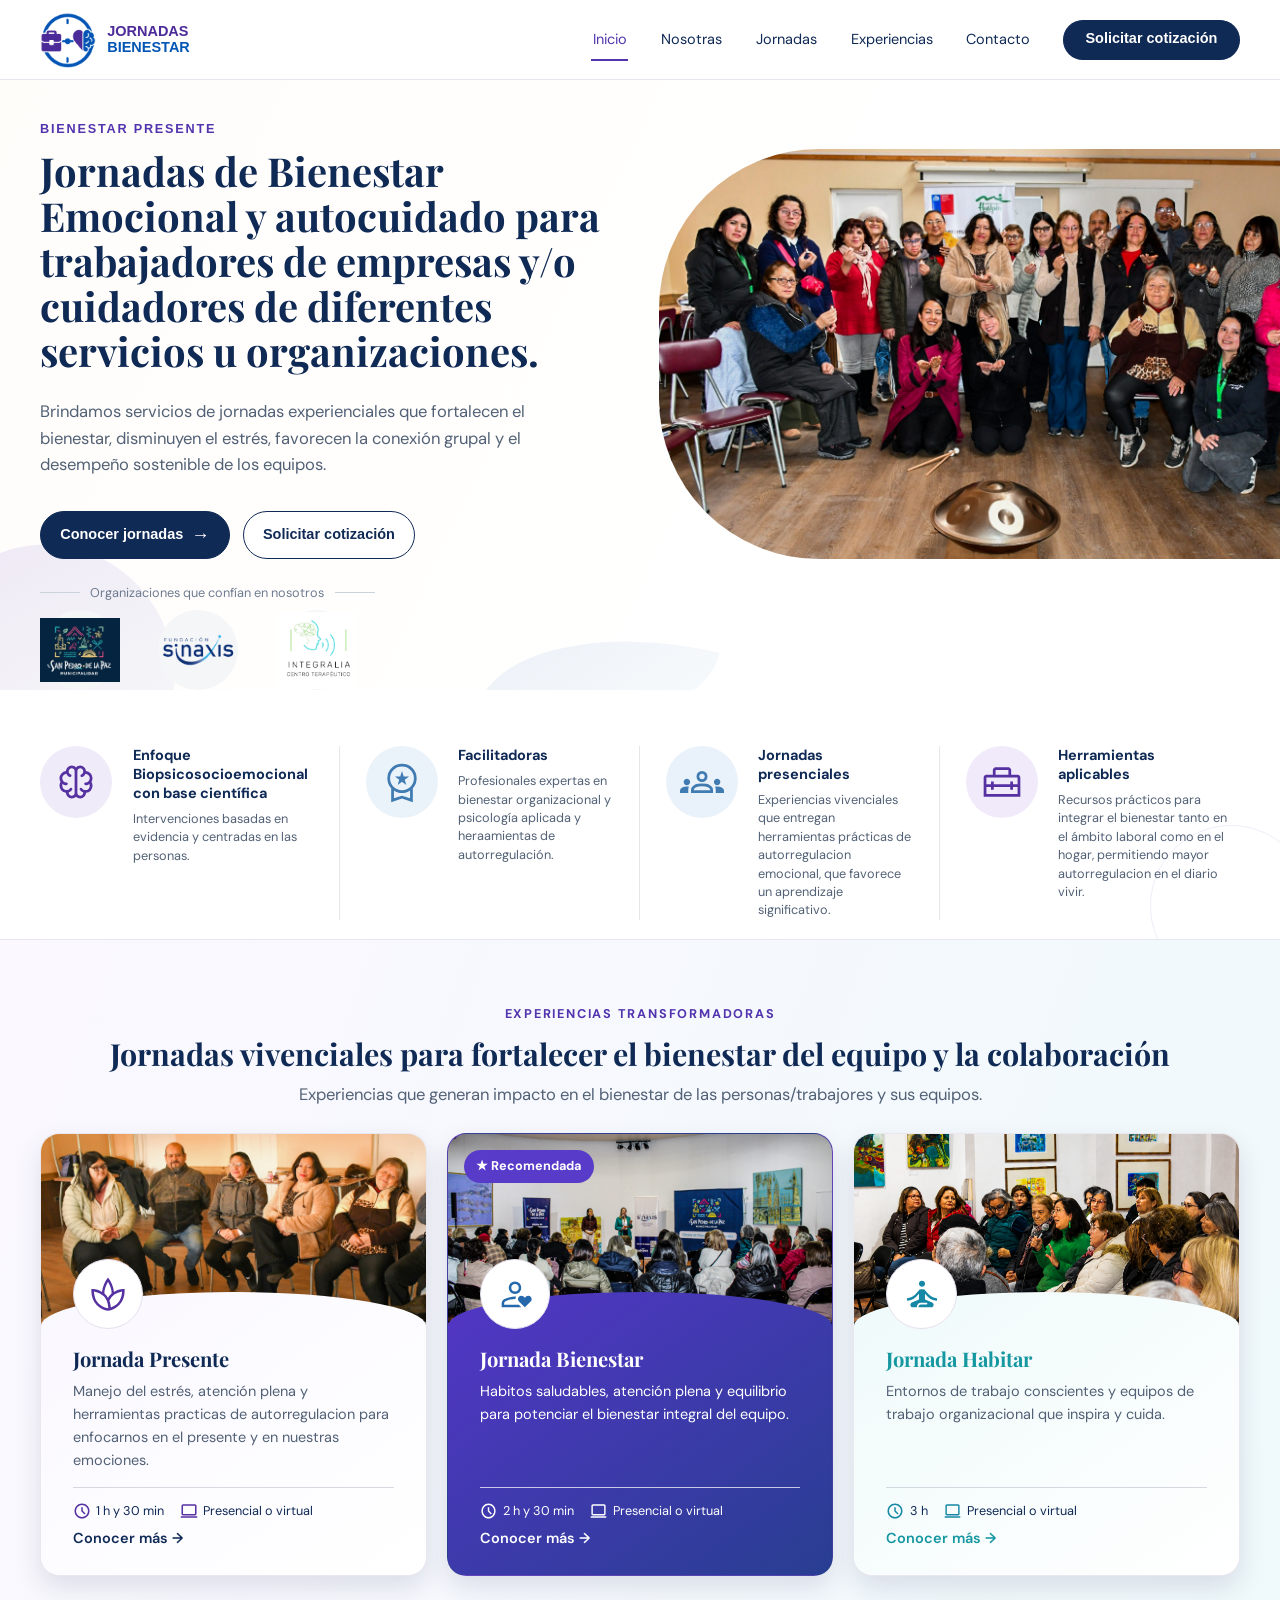
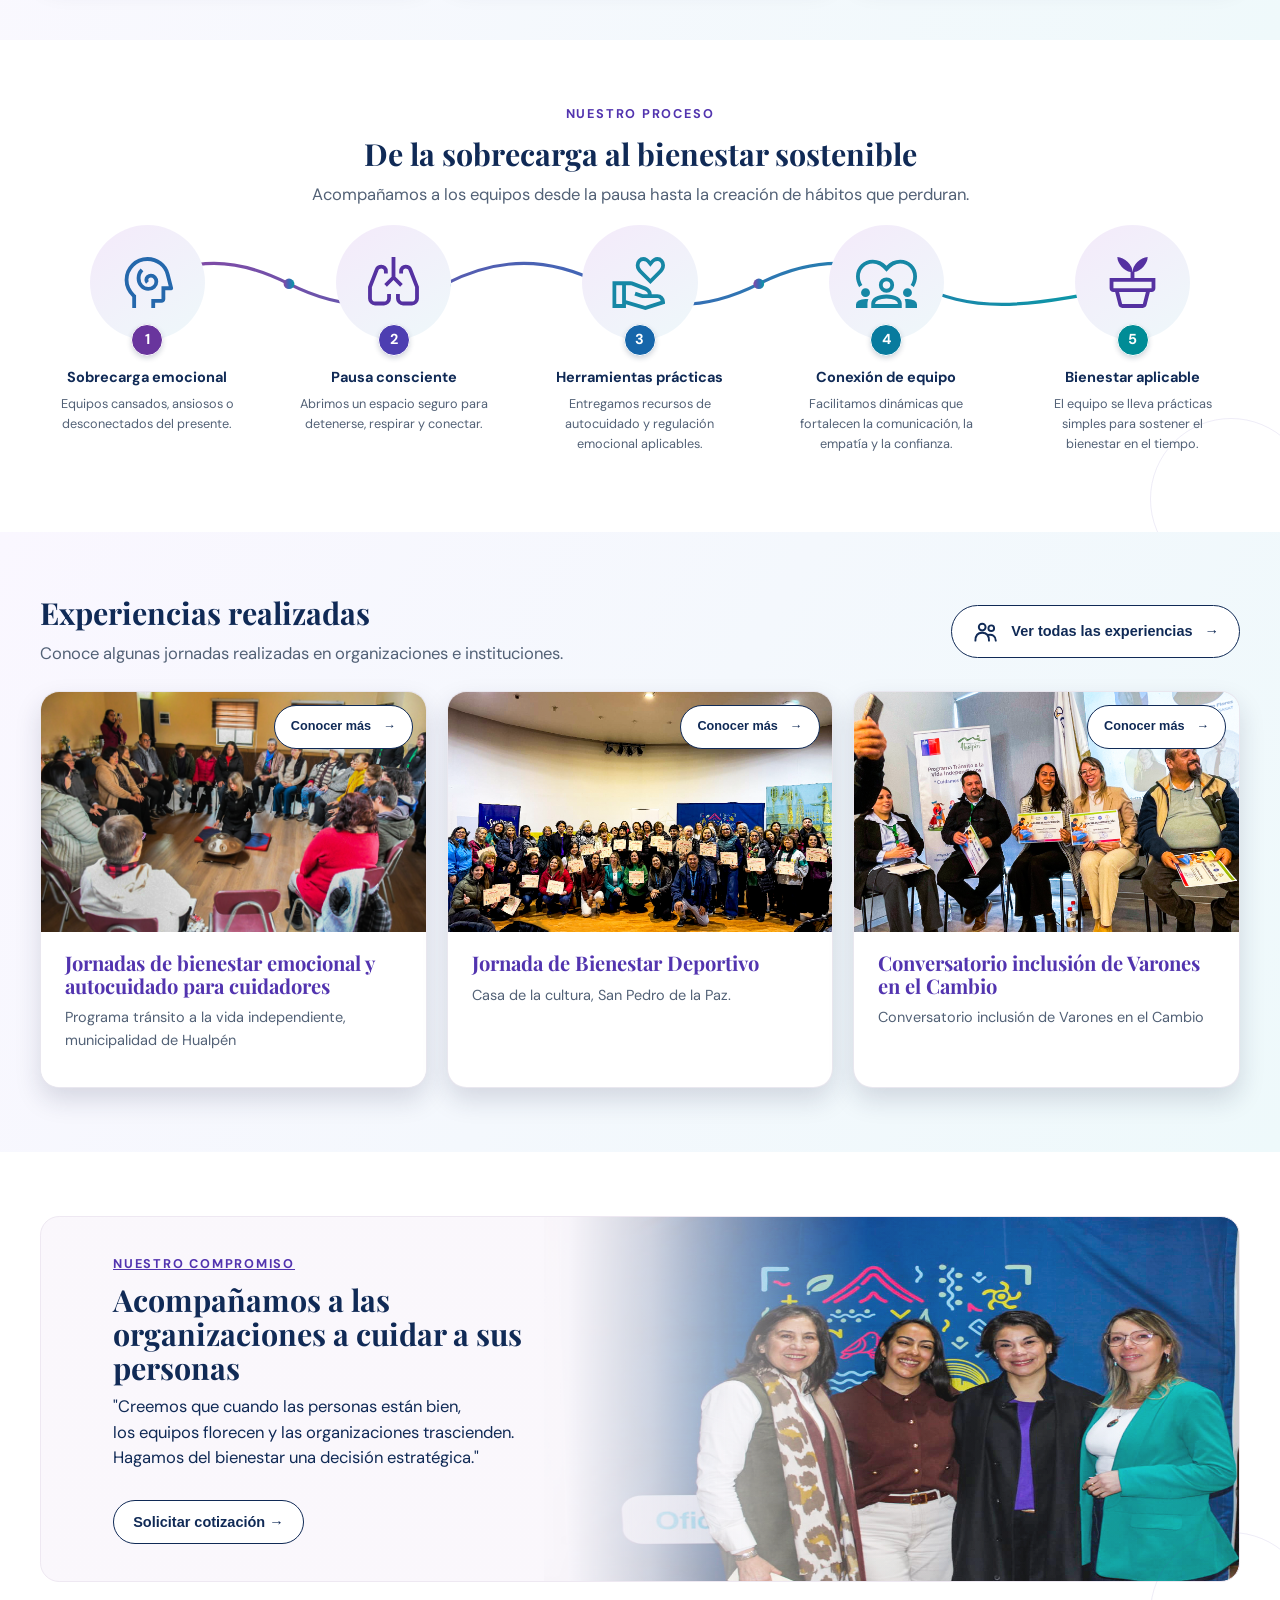
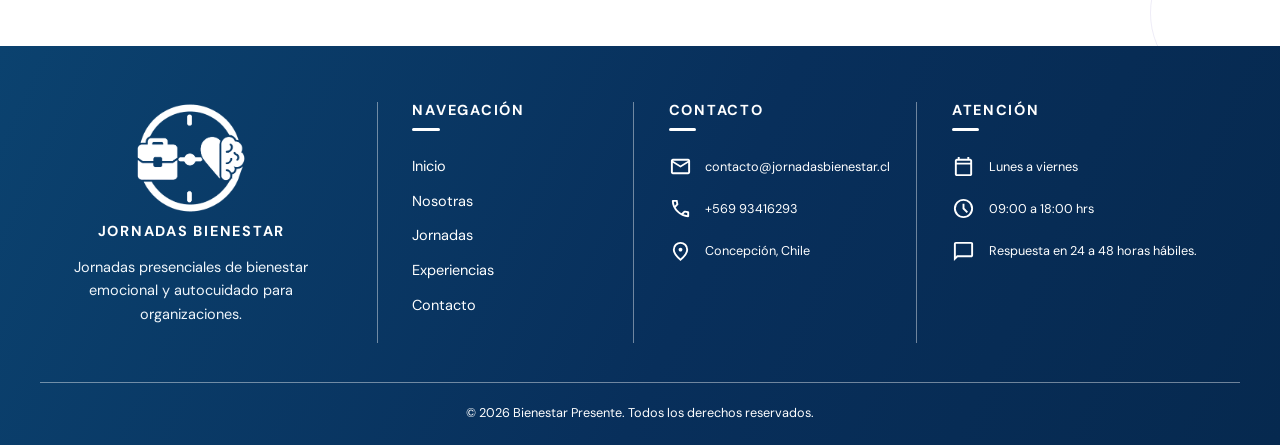
==== commit cc7d6663: "cambio 3" ====
--- a/index.html
+++ b/index.html
@@ -3,24 +3,256 @@
   <head>
     <meta charset="utf-8" />
     <meta name="viewport" content="width=device-width,initial-scale=1" />
+    <!-- SEO: Bienestar Presente -->
+    <title>
+      Jornadas de bienestar laboral en Concepción | Bienestar Presente
+    </title>
     <meta
       name="description"
-      content="Bienestar emocional para equipos y organizaciones."
-    />
-    <title>Bienestar Presente</title>
-    <link rel="stylesheet" href="assets/css/styles.css" />
+      content="Jornadas de bienestar laboral en Concepción, Biobío y Chile para empresas, municipios, colegios y equipos. Autocuidado, salud mental y colaboración."
+    />
+    <meta
+      name="robots"
+      content="index, follow, max-image-preview:large, max-snippet:-1, max-video-preview:-1"
+    />
+    <meta name="author" content="Bienestar Presente" />
+    <meta name="application-name" content="Bienestar Presente" />
+    <link rel="canonical" href="https://www.jornadasbienestar.cl/" />
+    <link
+      rel="alternate"
+      hreflang="es-CL"
+      href="https://www.jornadasbienestar.cl/"
+    />
+    <link
+      rel="alternate"
+      hreflang="x-default"
+      href="https://www.jornadasbienestar.cl/"
+    />
+
+    <!-- Reemplaza este valor con el código entregado por Google Search Console. -->
+    <meta
+      name="google-site-verification"
+      content="TU_CODIGO_DE_GOOGLE_SEARCH_CONSOLE"
+    />
+
+    <!-- Vista previa al compartir en redes y mensajería. -->
+    <meta property="og:type" content="website" />
+    <meta property="og:locale" content="es_CL" />
+    <meta property="og:site_name" content="Bienestar Presente" />
+    <meta
+      property="og:title"
+      content="Jornadas de bienestar laboral en Concepción | Bienestar Presente"
+    />
+    <meta
+      property="og:description"
+      content="Jornadas de bienestar laboral en Concepción, Biobío y Chile para empresas, municipios, colegios y equipos. Autocuidado, salud mental y colaboración."
+    />
+    <meta property="og:url" content="https://www.jornadasbienestar.cl/" />
+    <meta
+      property="og:image"
+      content="https://www.jornadasbienestar.cl/imagenes/imagenes/pagina%20inicio/INICIO%20Foto%20principal%20pagina%20.png"
+    />
+    <meta
+      property="og:image:alt"
+      content="Jornada de bienestar laboral de Bienestar Presente"
+    />
+    <meta name="twitter:card" content="summary_large_image" />
+    <meta
+      name="twitter:title"
+      content="Jornadas de bienestar laboral en Concepción | Bienestar Presente"
+    />
+    <meta
+      name="twitter:description"
+      content="Jornadas de bienestar laboral en Concepción, Biobío y Chile para empresas, municipios, colegios y equipos. Autocuidado, salud mental y colaboración."
+    />
+    <meta
+      name="twitter:image"
+      content="https://www.jornadasbienestar.cl/imagenes/imagenes/pagina%20inicio/INICIO%20Foto%20principal%20pagina%20.png"
+    />
+
+    <!-- Datos estructurados Schema.org en el formato recomendado JSON-LD. -->
+    <script type="application/ld+json">
+      {
+        "@context": "https://schema.org",
+        "@graph": [
+          {
+            "@type": "Organization",
+            "@id": "https://www.jornadasbienestar.cl/#organization",
+            "name": "Bienestar Presente",
+            "alternateName": "Jornadas Bienestar",
+            "url": "https://www.jornadasbienestar.cl/",
+            "logo": {
+              "@type": "ImageObject",
+              "url": "https://www.jornadasbienestar.cl/imagenes/imagenes/Logo.png"
+            },
+            "image": "https://www.jornadasbienestar.cl/imagenes/imagenes/Logo.png",
+            "description": "Organización dedicada a jornadas de bienestar laboral, autocuidado, salud emocional y colaboración para organizaciones y equipos de trabajo.",
+            "email": "contacto@jornadasbienestar.cl",
+            "location": {
+              "@type": "Place",
+              "address": {
+                "@type": "PostalAddress",
+                "addressLocality": "Concepción",
+                "addressRegion": "Región del Biobío",
+                "addressCountry": "CL"
+              }
+            },
+            "areaServed": [
+              {
+                "@type": "AdministrativeArea",
+                "name": "Provincia de Concepción"
+              },
+              {
+                "@type": "AdministrativeArea",
+                "name": "Región del Biobío"
+              },
+              {
+                "@type": "Country",
+                "name": "Chile"
+              }
+            ],
+            "audience": {
+              "@type": "Audience",
+              "audienceType": "Empresas, municipios, colegios y trabajadores"
+            }
+          },
+          {
+            "@type": "WebSite",
+            "@id": "https://www.jornadasbienestar.cl/#website",
+            "url": "https://www.jornadasbienestar.cl/",
+            "name": "Bienestar Presente",
+            "alternateName": "Jornadas Bienestar",
+            "inLanguage": "es-CL",
+            "publisher": {
+              "@id": "https://www.jornadasbienestar.cl/#organization"
+            }
+          },
+          {
+            "@type": "Service",
+            "@id": "https://www.jornadasbienestar.cl/#jornadas-bienestar-laboral",
+            "name": "Jornadas de bienestar laboral",
+            "serviceType": "Jornadas presenciales de bienestar emocional, autocuidado y colaboración organizacional",
+            "description": "Experiencias adaptadas para fortalecer el bienestar, el autocuidado, la salud emocional y la colaboración de equipos de trabajo.",
+            "provider": {
+              "@id": "https://www.jornadasbienestar.cl/#organization"
+            },
+            "areaServed": [
+              {
+                "@type": "AdministrativeArea",
+                "name": "Provincia de Concepción"
+              },
+              {
+                "@type": "AdministrativeArea",
+                "name": "Región del Biobío"
+              },
+              {
+                "@type": "Country",
+                "name": "Chile"
+              }
+            ],
+            "audience": {
+              "@type": "Audience",
+              "audienceType": "Empresas, municipios, colegios y trabajadores"
+            },
+            "hasOfferCatalog": {
+              "@type": "OfferCatalog",
+              "name": "Programas de bienestar laboral",
+              "itemListElement": [
+                {
+                  "@type": "Offer",
+                  "itemOffered": {
+                    "@type": "Service",
+                    "name": "Jornada Presente"
+                  }
+                },
+                {
+                  "@type": "Offer",
+                  "itemOffered": {
+                    "@type": "Service",
+                    "name": "Jornada Bienestar"
+                  }
+                },
+                {
+                  "@type": "Offer",
+                  "itemOffered": {
+                    "@type": "Service",
+                    "name": "Jornada Habitar"
+                  }
+                }
+              ]
+            }
+          },
+          {
+            "@type": "WebPage",
+            "@id": "https://www.jornadasbienestar.cl/#webpage",
+            "url": "https://www.jornadasbienestar.cl/",
+            "name": "Jornadas de bienestar laboral en Concepción | Bienestar Presente",
+            "description": "Jornadas de bienestar laboral en Concepción, Biobío y Chile para empresas, municipios, colegios y equipos. Autocuidado, salud mental y colaboración.",
+            "inLanguage": "es-CL",
+            "isPartOf": {
+              "@id": "https://www.jornadasbienestar.cl/#website"
+            },
+            "about": {
+              "@id": "https://www.jornadasbienestar.cl/#jornadas-bienestar-laboral"
+            },
+            "primaryImageOfPage": {
+              "@type": "ImageObject",
+              "url": "https://www.jornadasbienestar.cl/imagenes/imagenes/pagina%20inicio/INICIO%20Foto%20principal%20pagina%20.png"
+            }
+          }
+        ]
+      }
+    </script>
+    <!-- /SEO: Bienestar Presente -->
+
+    <link
+      rel="icon"
+      type="image/png"
+      sizes="16x16"
+      href="imagenes/imagenes/favicon-16x16.png"
+    />
+    <link
+      rel="icon"
+      type="image/png"
+      sizes="32x32"
+      href="imagenes/imagenes/favicon-32x32.png"
+    />
+    <link
+      rel="icon"
+      type="image/png"
+      sizes="192x192"
+      href="imagenes/imagenes/android-chrome-192x192.png"
+    />
+    <link
+      rel="icon"
+      type="image/png"
+      sizes="512x512"
+      href="imagenes/imagenes/android-chrome-512x512.png"
+    />
+    <link
+      rel="apple-touch-icon"
+      sizes="180x180"
+      href="imagenes/imagenes/apple-touch-icon.png"
+    />
+    <link
+      rel="shortcut icon"
+      type="image/png"
+      href="imagenes/imagenes/favicon.ico.png"
+    />
+    <link rel="manifest" href="site.webmanifest" />
+    <meta name="theme-color" content="#234B78" />
+    <link rel="stylesheet" href="assets/css/styles.css?v=4" />
   </head>
   <body data-page="inicio">
     <a class="skip" href="#contenido">Saltar al contenido</a>
     <header class="site-header">
       <div class="container nav-wrap">
-        <a
-          class="brand-logo"
-          href="index.html"
-          aria-label="Bienestar Presente, inicio"
-        >
+        <a class="brand-logo" href="/" aria-label="Jornadas Bienestar, inicio">
           <img src="imagenes/imagenes/Logo.png" alt="Bienestar Presente" />
-          <span>Jornadas Bienestar</span>
+          <span class="brand-name" aria-hidden="true">
+            <span class="brand-name__jornadas">Jornadas</span>
+            <span class="brand-name__bienestar">Bienestar</span>
+          </span>
         </a>
         <button
           class="nav-toggle"
@@ -33,22 +265,22 @@
         <nav aria-label="Navegación principal">
           <ul class="nav-list" id="main-nav">
             <li>
-              <a href="index.html" aria-current="page">Inicio</a>
+              <a href="/" aria-current="page">Inicio</a>
             </li>
             <li>
-              <a href="nosotras.html">Nosotras</a>
+              <a href="/nosotras/">Nosotras</a>
             </li>
             <li>
-              <a href="jornadas.html">Jornadas</a>
+              <a href="/jornadas/">Jornadas</a>
             </li>
             <li>
-              <a href="experiencias.html">Experiencias</a>
+              <a href="/experiencias/">Experiencias</a>
             </li>
             <li>
-              <a href="contacto.html">Contacto</a>
+              <a href="/contacto/">Contacto</a>
             </li>
             <li>
-              <a class="button" href="contacto.html">Solicitar cotización</a>
+              <a class="button" href="/contacto/">Solicitar cotización</a>
             </li>
           </ul>
         </nav>
@@ -69,8 +301,8 @@
               desempeño sostenible de los equipos.
             </p>
             <div class="hero-actions">
-              <a class="button" href="jornadas.html">Conocer jornadas</a>
-              <a class="button button--ghost" href="contacto.html"
+              <a class="button" href="/jornadas/">Conocer jornadas</a>
+              <a class="button button--ghost" href="/contacto/"
                 >Solicitar cotización</a
               >
             </div>
@@ -229,7 +461,7 @@
                     />Presencial o virtual</span
                   >
                 </div>
-                <a href="jornadas.html">Conocer más →</a>
+                <a href="/jornadas/">Conocer más →</a>
               </div>
             </article>
             <article class="card program-card featured journey-program-2">
@@ -264,7 +496,7 @@
                     />Presencial o virtual</span
                   >
                 </div>
-                <a href="jornadas.html">Conocer más →</a>
+                <a href="/jornadas/">Conocer más →</a>
               </div>
             </article>
             <article class="card program-card journey-program-3">
@@ -298,7 +530,7 @@
                     />Presencial o virtual</span
                   >
                 </div>
-                <a href="jornadas.html">Conocer más →</a>
+                <a href="/jornadas/">Conocer más →</a>
               </div>
             </article>
           </div>
@@ -414,7 +646,7 @@
             </p>
             <a
               class="button button--secondary all-experiences"
-              href="experiencias.html"
+              href="/experiencias/"
             >
               <svg
                 class="line-icon"
@@ -441,7 +673,7 @@
               />
               <a
                 class="button button--secondary experience-more"
-                href="experiencias.html"
+                href="/experiencias/"
                 >Conocer más <span>→</span>
               </a>
               <div class="content">
@@ -461,7 +693,7 @@
               />
               <a
                 class="button button--secondary experience-more"
-                href="experiencias.html"
+                href="/experiencias/"
                 >Conocer más <span>→</span>
               </a>
               <div class="content">
@@ -476,7 +708,7 @@
               />
               <a
                 class="button button--secondary experience-more"
-                href="experiencias.html"
+                href="/experiencias/"
                 >Conocer más <span>→</span>
               </a>
               <div class="content">
@@ -497,7 +729,7 @@
               florecen y las organizaciones trascienden.<br />Hagamos del
               bienestar una decisión estratégica."
             </p>
-            <a class="button button--ghost" href="contacto.html"
+            <a class="button button--ghost" href="/contacto/"
               >Solicitar cotización →</a
             >
           </div>
@@ -508,14 +740,14 @@
       <div class="container">
         <div class="footer-grid">
           <section class="footer-brand" aria-label="Bienestar Presente">
-            <a class="footer-brand-link" href="index.html">
+            <a class="footer-brand-link" href="/">
               <img
                 class="footer-brand-icon"
                 src="imagenes/imagenes/Logo_blanco.png"
                 alt=""
                 aria-hidden="true"
               />
-              <span>Bienestar Presente</span>
+              <span>JORNADAS BIENESTAR</span>
             </a>
             <p>
               Jornadas presenciales de bienestar emocional y autocuidado para
@@ -544,11 +776,11 @@
           <section class="footer-column">
             <h2 class="footer-title">Navegación</h2>
             <div class="footer-links">
-              <a href="index.html">Inicio</a>
-              <a href="nosotras.html">Nosotras</a>
-              <a href="jornadas.html">Jornadas</a>
-              <a href="experiencias.html">Experiencias</a>
-              <a href="contacto.html">Contacto</a>
+              <a href="/">Inicio</a>
+              <a href="/nosotras/">Nosotras</a>
+              <a href="/jornadas/">Jornadas</a>
+              <a href="/experiencias/">Experiencias</a>
+              <a href="/contacto/">Contacto</a>
             </div>
           </section>
           <section class="footer-column">
@@ -565,13 +797,13 @@
                 />
                 <span>contacto@jornadasbienestar.cl</span>
               </a>
-              <a class="footer-info" href="tel:+56900000000">
+              <a class="footer-info" href="tel:+56993416293">
                 <img
                   src="imagenes/iconos/footer/call_24dp_FFFFFF_FILL0_wght400_GRAD0_opsz24.svg"
                   alt=""
                   aria-hidden="true"
                 />
-                <span>+56 9 0000 0000</span>
+                <span>+569 93416293</span>
               </a>
               <div class="footer-info">
                 <img
--- a/assets/css/styles.css
+++ b/assets/css/styles.css
@@ -4029,6 +4029,47 @@
   }
 }
 
+/* Alineación final de la marca del footer y pie adherido al viewport. */
+body {
+  min-height: 100vh;
+  min-height: 100dvh;
+  display: flex;
+  flex-direction: column;
+}
+body > main {
+  flex: 1 0 auto;
+}
+.site-footer {
+  flex-shrink: 0;
+}
+.site-footer .footer-brand {
+  display: flex;
+  flex-direction: column;
+  align-items: center;
+  text-align: center;
+}
+.site-footer .footer-brand-link {
+  display: flex;
+  flex-direction: column;
+  align-items: center;
+  width: 100%;
+  margin-inline: auto;
+  gap: 0.55rem;
+}
+.site-footer .footer-brand-link span {
+  color: #ffffff;
+  font-family: "DM Sans", Arial, sans-serif;
+  font-size: var(--fs-sm);
+  font-weight: 700;
+  line-height: 1.2;
+  letter-spacing: 0.12em;
+  text-transform: uppercase;
+}
+.site-footer .footer-brand > p {
+  margin: 1rem auto 1.1rem;
+  text-align: center;
+}
+
 /* Inicio: conserva ambos CTA en una sola linea en el limite de tablet. */
 @media (min-width: 48.0625rem) and (max-width: 50.125rem) {
   .home-hero .hero-actions {
@@ -4427,6 +4468,24 @@
   height: 3.5rem;
   flex: 0 0 3.5rem;
   object-fit: contain;
+}
+.brand-logo .brand-name {
+  display: inline-flex;
+  flex-direction: column;
+  gap: 0;
+  line-height: 1.05;
+  text-transform: uppercase;
+  white-space: nowrap;
+}
+.brand-logo .brand-name__jornadas {
+  color: #4d2b99;
+}
+.brand-logo .brand-name__bienestar {
+  color: #0456b5;
+}
+
+.footer-brand-link span {
+  color: #ffffff;
 }
 
 /* CTA final homologado en todas las páginas. */
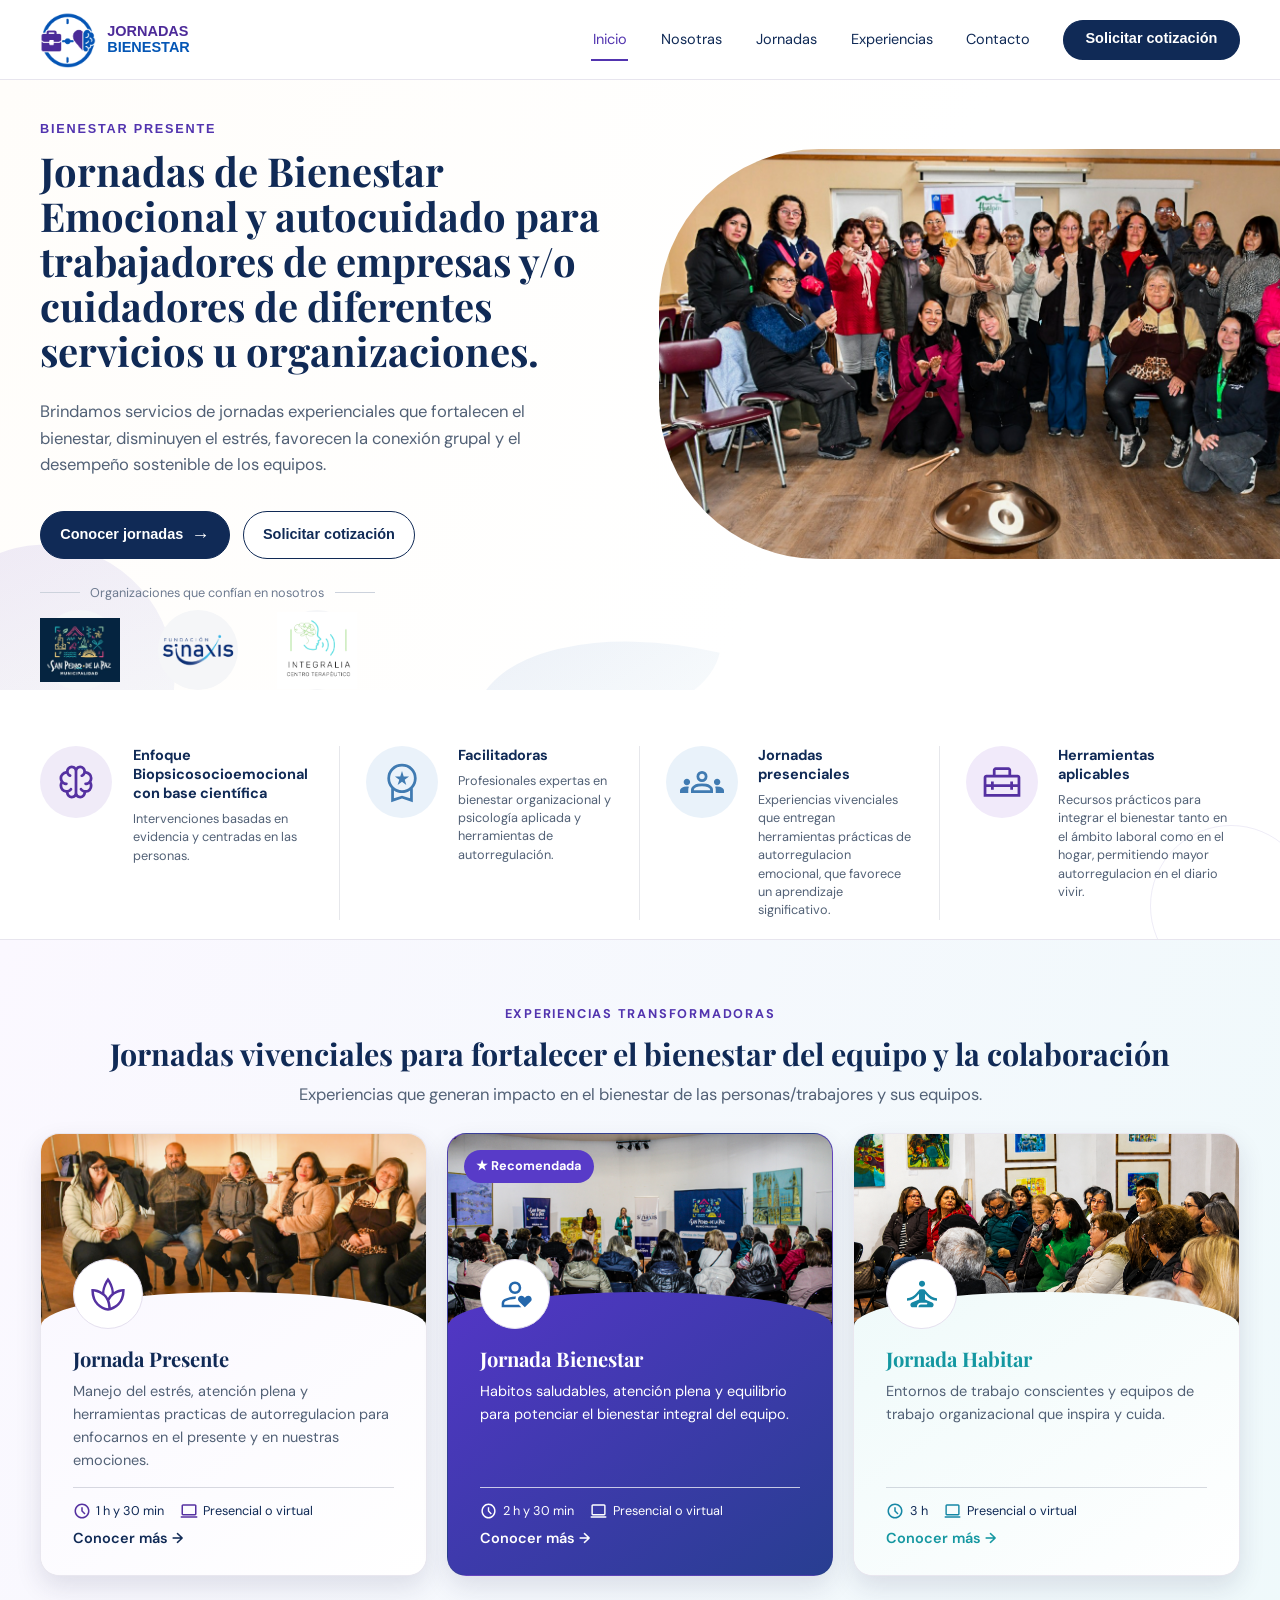
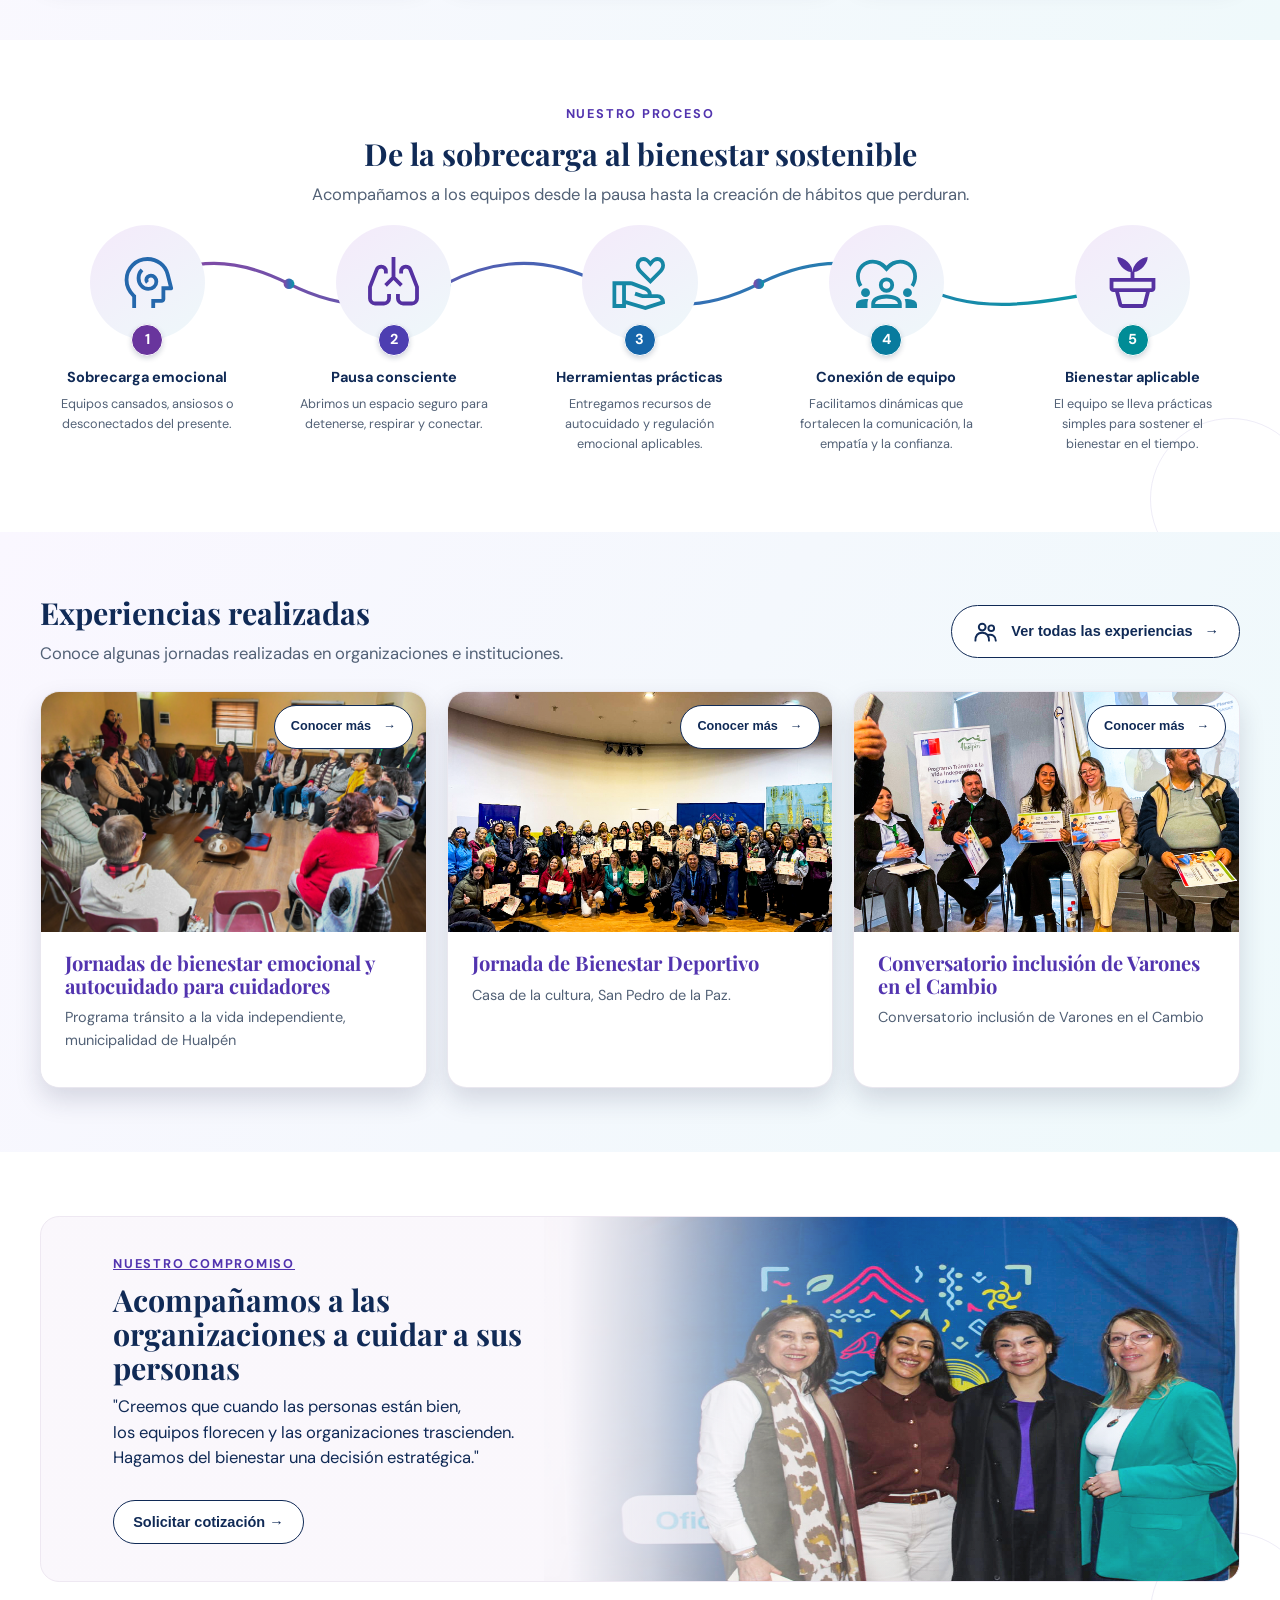
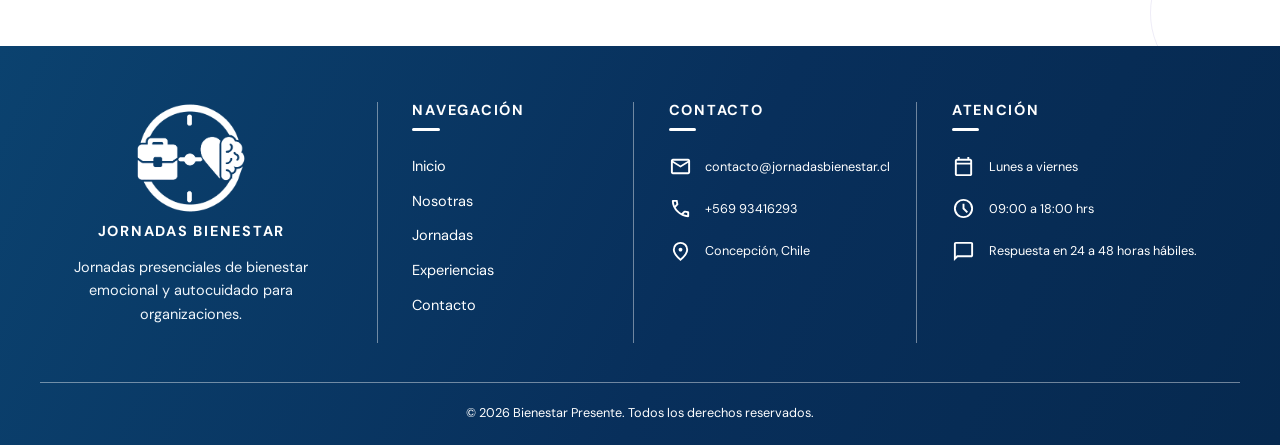
==== commit a5c9b8d5: "cambios hoy" ====
--- a/index.html
+++ b/index.html
@@ -241,7 +241,7 @@
     />
     <link rel="manifest" href="site.webmanifest" />
     <meta name="theme-color" content="#234B78" />
-    <link rel="stylesheet" href="assets/css/styles.css?v=4" />
+    <link rel="stylesheet" href="assets/css/styles.css?v=8" />
   </head>
   <body data-page="inicio">
     <a class="skip" href="#contenido">Saltar al contenido</a>
@@ -381,7 +381,7 @@
               <strong>Facilitadoras</strong>
               <p>
                 Profesionales expertas en bienestar organizacional y psicología
-                aplicada y heraamientas de autorregulación.
+                aplicada y herramientas de autorregulación.
               </p>
             </div>
           </article>
--- a/assets/css/styles.css
+++ b/assets/css/styles.css
@@ -631,6 +631,130 @@
   grid-column: 1/-1;
   min-height: 1.5rem;
 }
+.form-status.is-success {
+  color: #1b7f4d;
+  font-weight: 600;
+}
+.form-status.is-error {
+  color: #b3261e;
+  font-weight: 600;
+}
+.toast-container {
+  position: fixed;
+  inset: 0;
+  display: flex;
+  align-items: center;
+  justify-content: center;
+  padding: clamp(1rem, 4vw, 2rem);
+  z-index: 9999;
+  pointer-events: none;
+  transition:
+    background-color 220ms ease,
+    backdrop-filter 220ms ease;
+}
+.toast-container.has-toast {
+  pointer-events: auto;
+  background: rgba(16, 42, 86, 0.42);
+  backdrop-filter: blur(0.28rem);
+}
+.toast {
+  pointer-events: auto;
+  position: relative;
+  display: grid;
+  justify-items: center;
+  gap: 1rem;
+  width: 100%;
+  max-width: 26.25rem;
+  padding: clamp(2rem, 5vw, 2.45rem) clamp(1.5rem, 5vw, 2.4rem) 1.75rem;
+  background: #fffdf9;
+  border: 1px solid rgba(231, 229, 238, 0.82);
+  border-radius: 0.5rem;
+  box-shadow: 0 1.5rem 4rem rgba(16, 42, 86, 0.22);
+  color: var(--ink);
+  text-align: center;
+  opacity: 0;
+  transform: translateY(0.65rem) scale(0.96);
+  transition:
+    opacity 220ms ease,
+    transform 220ms ease;
+}
+.toast.is-visible {
+  opacity: 1;
+  transform: translateY(0) scale(1);
+}
+.toast-icon {
+  display: grid;
+  place-items: center;
+  width: 3.5rem;
+  height: 3.5rem;
+  border-radius: 50%;
+  background: #edf8fa;
+  color: #1687a5;
+  font-size: 2.15rem;
+  font-family: "Playfair Display", Georgia, serif;
+  line-height: 1;
+}
+.toast-content {
+  display: grid;
+  justify-items: center;
+  gap: 0.75rem;
+}
+.toast-title {
+  margin: 0;
+  color: var(--ink);
+  font-size: clamp(1.65rem, 5vw, 2rem);
+  line-height: 1.1;
+}
+.toast-message {
+  max-width: 22rem;
+  margin: 0;
+  color: #526176;
+  font-size: var(--fs-body);
+  line-height: 1.45;
+}
+.toast-action.button {
+  min-width: 9.5rem;
+  min-height: 2.65rem;
+  margin-top: 0.55rem;
+  border-radius: 0.25rem;
+  box-shadow: none;
+}
+.toast--success {
+  border-top: 0.25rem solid #1687a5;
+}
+.toast--error {
+  border-top: 0.25rem solid #b3261e;
+}
+.toast--error .toast-icon {
+  background: #fff1f0;
+  color: #b3261e;
+}
+.toast-close {
+  position: absolute;
+  top: 1rem;
+  right: 1rem;
+  display: grid;
+  place-items: center;
+  width: 2rem;
+  height: 2rem;
+  padding: 0;
+  background: none;
+  border: 0;
+  border-radius: 50%;
+  cursor: pointer;
+  color: var(--muted);
+  font-size: 1.25rem;
+  line-height: 1;
+}
+.toast-close:hover,
+.toast-close:focus-visible {
+  color: var(--ink);
+  background: #edf8fa;
+}
+.toast-close:focus-visible {
+  outline: 2px solid var(--aqua);
+  outline-offset: 2px;
+}
 .contact-side {
   display: grid;
   gap: 1rem;
@@ -4537,7 +4661,7 @@
     background:
       linear-gradient(rgba(16, 42, 86, 0.86), rgba(16, 42, 86, 0.86)),
       url("../../imagenes/imagenes/pagina nosotras/fundadoras.png") center/cover;
-    color: #ffffff;
+    color: #ffffff !important;
   }
   body[data-page] .cta.about-commitment > div {
     max-width: none;
@@ -4545,6 +4669,11 @@
   body[data-page] .cta.about-commitment h2,
   body[data-page] .cta.about-commitment p:not(.eyebrow) {
     color: #ffffff;
+  }
+  body[data-page] .cta.about-commitment .eyebrow {
+    color: #ffffff !important;
+    text-decoration-color: #ffffff !important;
+    -webkit-text-decoration-color: #ffffff !important;
   }
 }
 
@@ -4915,3 +5044,13 @@
     display: none;
   }
 }
+
+/* Regla definitiva: etiqueta del llamado a la acción blanca en móvil. */
+@media screen and (max-width: 768px) {
+  html body[data-page] main .cta.about-commitment p.eyebrow {
+    color: #ffffff !important;
+    -webkit-text-fill-color: #ffffff !important;
+    text-decoration-color: #ffffff !important;
+    -webkit-text-decoration-color: #ffffff !important;
+  }
+}
